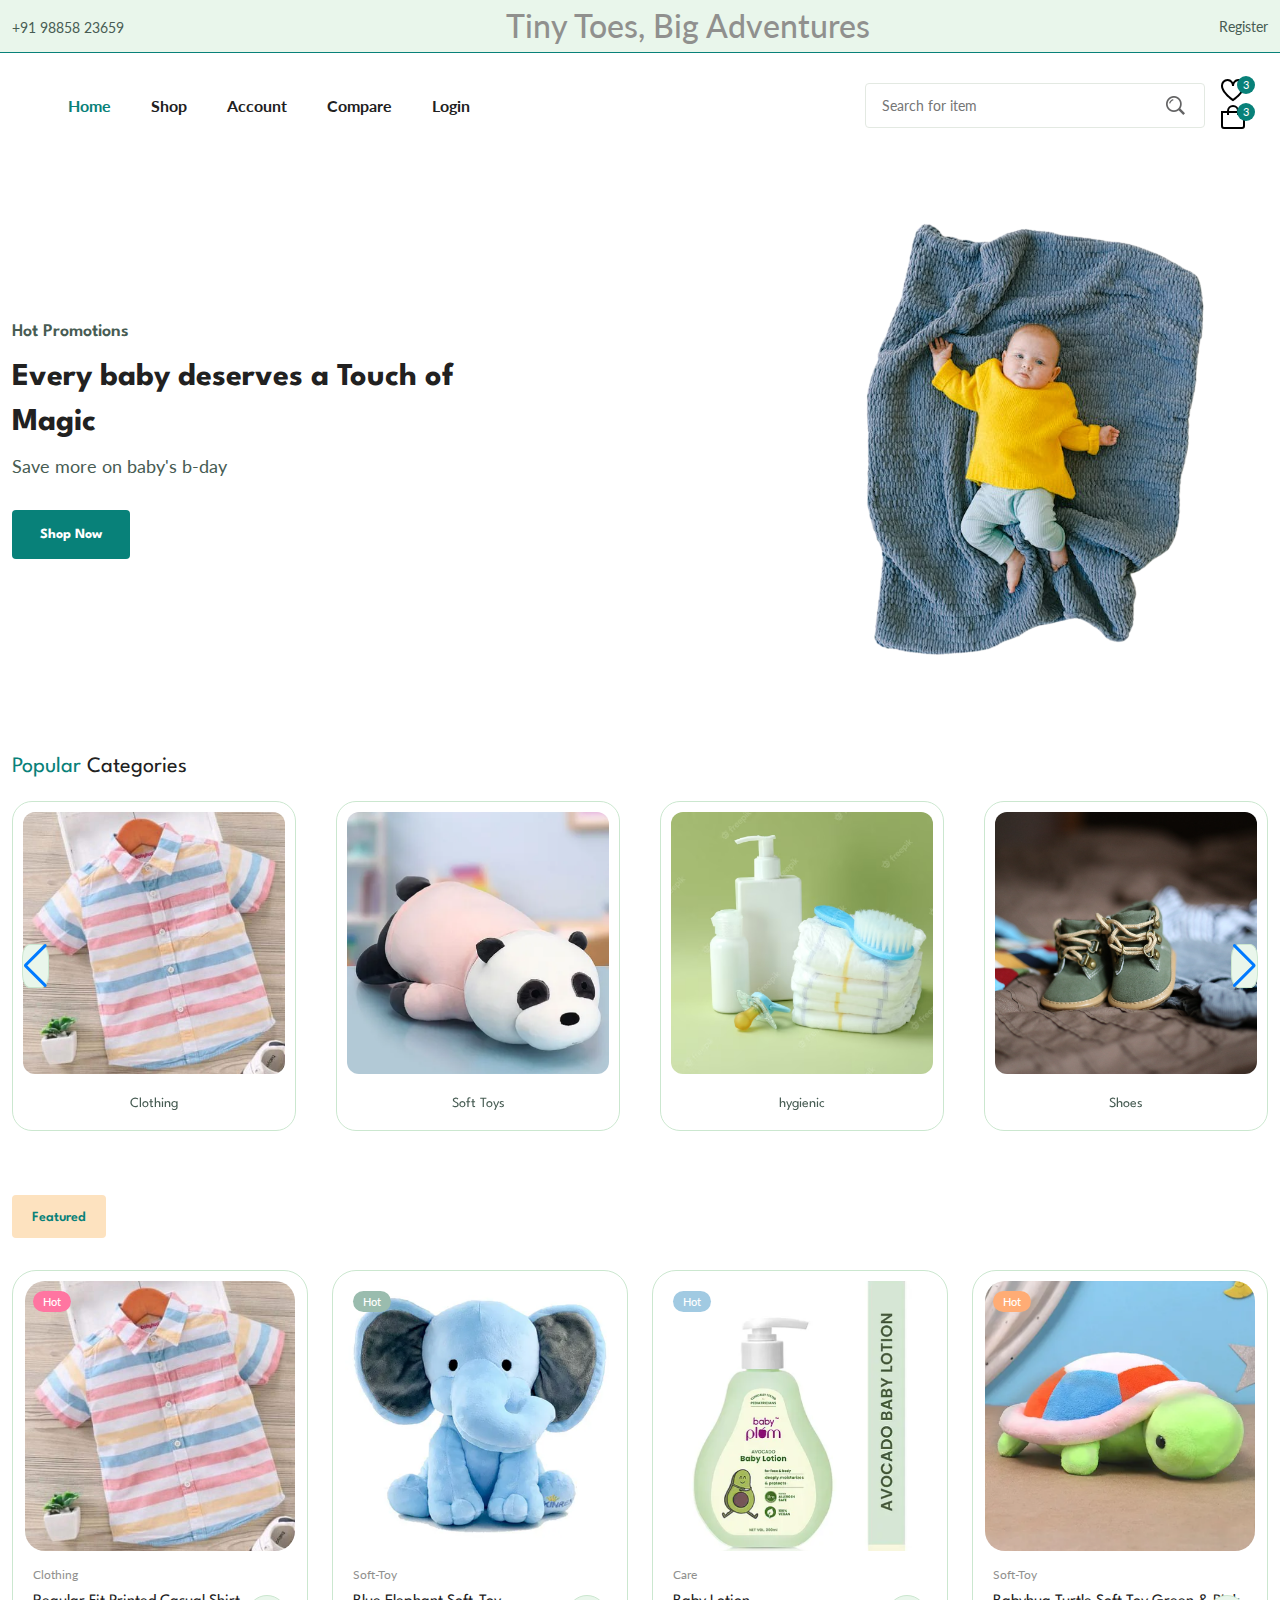
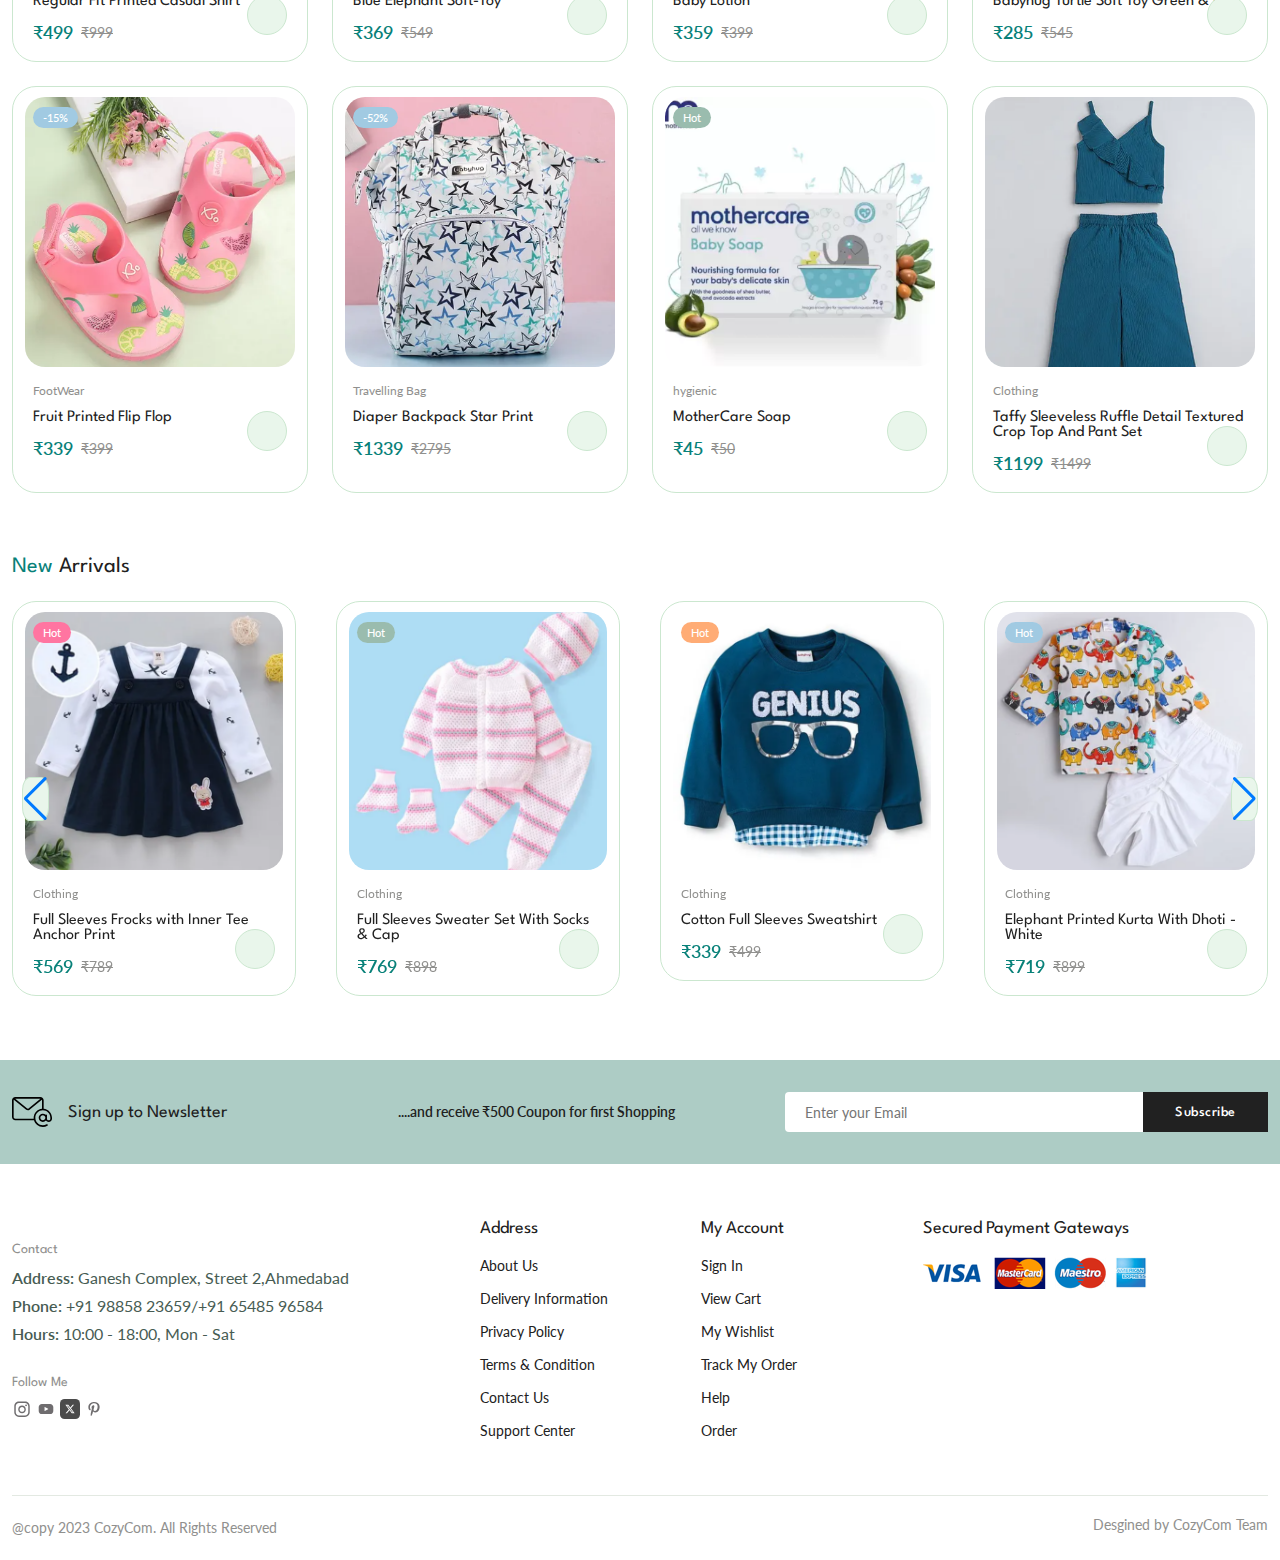
==== index.html @ a5d4d5eb "pages" ====
<!DOCTYPE html>
<html>
    <head>
        <!--CSS-->
        <link rel="stylesheet" href="CSS/style.css"/>

        <!--Swiper CSS-->
        <link
            rel="stylesheet"
            href="https://cdn.jsdelivr.net/npm/swiper@9/swiper-bundle.min.css"/>

        <!---->
        <link rel="stylesheet" 
        href="https://cdn-uicons.flaticon.com/uicons-regular-straight/css/uicons-regular-straight.css"/>

        <title>Cozycom</title>
    </head>
    <body>
        <!--Main JS-->
        <script src="JS/main.js"></script>

        <header class="header">
            <div class="header__top">
                <div class="header__container container">
                    <div class="header__contact">
                        <span>+91 98858 23659</span>

                        <!--<span>Our Location</span>-->
                    </div>
                    <p class="header__alert-news">
                        Tiny Toes, Big Adventures
                    </p>

                    <a href="login-register.html" class="header__top-action">
                        Register
                    </a>
                </div>
            </div>
            <!-- logo-->
            <nav class="nav container">
                <a href="" class="nav__logo">
                    <img src="" alt="" class="nav__log-img">
                </a>

                <!-- All pages-->
                <div class="nav__menu" id="nav-menu">

                    <ul class="nav__list">
                        <li class="nav__items">
                            <a href="index.html" class="nav__link active-link">Home</a>
                        </li>

                        <li class="nav__items">
                            <a href="shop.html" class="nav__link">Shop</a>
                        </li>

                        <li class="nav__items">
                            <a href="accounts.html" class="nav__link">Account</a>
                        </li>

                        <li class="nav__items">
                            <a href="compare.html" class="nav__link">Compare</a>
                        </li>

                        <li class="nav__items">
                            <a href="login.html" class="nav__link">Login</a>
                        </li>
                    </ul>

                    <!--Search Box-->
                    <div class="header__search">
                        <input type="text" class="form__input" placeholder="Search for item"/>

                        <button class="search__btn">
                            <img src="IMG/search.png" alt=""/>
                        </button>
                    </div>
                </div>

                <!--Wishlist-->
                <div class="header__user-actions">
                    <a href="wishlist.html" class="header__action-btn">
                        <img src="IMG/icon-heart.svg" alt="">
                        <span class="count">3</span>
                    </a>

                    <a href="cart.html" class="header__action-btn">
                        <img src="IMG/icon-cart.svg" alt="">
                        <span class="count">3</span>
                    </a>
                </div>
            </nav>
        </header>

        <main class="main">

            <!--Home Section-->
            <section class="home section--lg">
                <div class="home__container container grid">
                    <div class="home__content">
                        <span class="home__subtitle">Hot Promotions</span>
                        <h1 class="home__title">Every baby deserves a Touch of Magic</h1>
                    
                    <p class="home__description">Save more on baby's b-day</p>
                    <a href="shop.html" class="btn">Shop Now</a>
                    </div>

                    <img src="New folder/Coverpage.png" alt="" class="home__img"/>
                </div>
            </section>

            <!--Category Section-->
            <section class="categories container section">
                <h3 class="section__title"><span>Popular</span> Categories</h3>

                <div class="categories__container swiper">
                    <div class="swiper-wrapper">
                        <!--Category 1-->
                        <a href="shop.html" class="category__items swiper-slide">
                            <img src="New folder/Category/category-1.jpg" alt="" class="category__img">

                            <h3 class="category__title">Clothing</h3>
                        </a>

                        <!--Category 2-->
                        <a href="shop.html" class="category__items swiper-slide">
                            <img src="New folder/Category/Category-2.jpg" alt="" class="category__img">

                            <h3 class="category__title">Soft Toys</h3>
                        </a>

                        <!--Category 3-->
                        <a href="shop.html" class="category__items swiper-slide">
                            <img src="New folder/Category/Category-3.jpg" alt="" class="category__img">

                            <h3 class="category__title">hygienic</h3>
                        </a>

                        <!--Category 4-->
                        <a href="shop.html" class="category__items swiper-slide">
                            <img src="New folder/Category/Category-4.png" alt="" class="category__img">

                            <h3 class="category__title">Shoes</h3>
                        </a>

                        <!--Category 5-->
                        <a href="shop.html" class="category__items swiper-slide">
                            <img src="New folder/Category/Category-5.jpg" alt="" class="category__img">

                            <h3 class="category__title">Care</h3>
                        </a>

                        <!--Category 6-->
                        <a href="shop.html" class="category__items swiper-slide">
                            <img src="New folder/Category/Category-6.jpg" alt="" class="category__img">

                            <h3 class="category__title">Travelling Bags</h3>
                        </a>

                        <!--Category 7-->
                        <!--<a href="shop.html" class="category__items swiper-slide">
                            <img src="" alt="" class="category__img">

                            <h3 class="category__title"></h3>
                        </a>

                        Category 8
                        <a href="shop.html" class="category__items swiper-slide">
                            <img src="" alt="" class="category__img">

                            <h3 class="category__title"></h3>
                        </a>-->
                    </div>

                    <div class="swiper-button-next">
                        <!--<i class="fi fi-rs-angle-small-right"></i>-->
                        <i class="fi fi-rs-angle-right"></i>
                    </div>
                    <div class="swiper-button-prev">
                        <!--<i class="fi fi-rs-angle-small-left"></i>-->
                        <i class="fi fi-rs-angle-left"></i>
                    </div>
                </div>
            </section>

            <!--Products Section-->
            <section class="products section container">
                <div class="tab__btns">
                    <span class="tab__btn active-tab" data-target="#featured">Featured</span>
                    <!--<span class="tab__btn" data-target="#popular">Popular</span>
                    <span class="tab__btn" data-target="#new-added">New added</span>-->
                </div>

                <div class="tab__items">
                    <div class="tab__item active-tab" content id="featured">
                        <div class="product__container grid">
                            <!--Product 1-->
                            <div class="product__item">
                                <div class="product__banner">
                                    <a href="details.html" class="product__images">

                                        <!--Product1-->
                                        <img src="New folder/Product/Product-1-1.jpg" alt="" class="product__img default">
                                        <img src="New folder/Product/Product-1-2.jpg" alt="" class="product__img hover">
                                    </a>

                                    <div class="product__actions">
                                        <a href="#" class="action__btn" aria-label="Quick view">
                                            <i class="fi fi-rs-eye"></i>
                                        </a>

                                        <a href="#" class="action__btn" aria-label="Add to Wishlist">
                                            <i class="fi fi-rs-heart"></i>
                                        </a>

                                        <a href="#" class="action__btn" aria-label="Compare">
                                            <i class="fi fi-rs-shuffle"></i>
                                        </a>
                                    </div>

                                    <div class="product__badge light-pink">Hot</div>
                                </div>

                                <div class="product__content">
                                    <span class="product__category">Clothing</span>
                                    <a href="details.html">
                                        <h3 class="product__title">Regular Fit Printed Casual Shirt</h3>
                                    </a>
                                    <div class="product__rating">
                                        <i class="fi fi-rs-star"></i>
                                        <i class="fi fi-rs-star"></i>
                                        <i class="fi fi-rs-star"></i>
                                        <i class="fi fi-rs-star"></i>
                                        <i class="fi fi-rs-star"></i>
                                    </div>
                                    <div class="product__price flex">
                                        <span class="new__price">₹499</span>
                                        <span class="old__price">₹999</span>
                                    </div>

                                    <a href="#" class="action__btn cart__btn" aria-label="Add to Cart">
                                        <i class="fi fi-rs-shopping-bag-add"></i>
                                    </a>
                                </div>
                            </div>

                            <!--Product 2-->
                            <div class="product__item">
                                <div class="product__banner">
                                    <a href="details.html" class="product__images">

                                        <!--Product1-->
                                        <img src="New folder/Product/Product-2-1.jpg" alt="" class="product__img default">
                                        <img src="New folder/Product/Product-2-2.jpg" alt="" class="product__img hover">
                                    </a>

                                    <div class="product__actions">
                                        <a href="#" class="action__btn" aria-label="Quick view">
                                            <i class="fi fi-rs-eye"></i>
                                        </a>

                                        <a href="#" class="action__btn" aria-label="Add to Wishlist">
                                            <i class="fi fi-rs-heart"></i>
                                        </a>

                                        <a href="#" class="action__btn" aria-label="Compare">
                                            <i class="fi fi-rs-shuffle"></i>
                                        </a>
                                    </div>

                                    <div class="product__badge light-green">Hot</div>
                                </div>

                                <div class="product__content">
                                    <span class="product__category">Soft-Toy</span>
                                    <a href="details.html">
                                        <h3 class="product__title"> Blue Elephant Soft-Toy</h3>
                                    </a>
                                    <div class="product__rating">
                                        <i class="fi fi-rs-star"></i>
                                        <i class="fi fi-rs-star"></i>
                                        <i class="fi fi-rs-star"></i>
                                        <i class="fi fi-rs-star"></i>
                                        <i class="fi fi-rs-star"></i>
                                    </div>
                                    <div class="product__price flex">
                                        <span class="new__price">₹369</span>
                                        <span class="old__price">₹549</span>
                                    </div>

                                    <a href="#" class="action__btn cart__btn" aria-label="Add to Cart">
                                        <i class="fi fi-rs-shopping-bag-add"></i>
                                    </a>
                                </div>
                            </div>

                            <!--Product 3-->
                            <div class="product__item">
                                <div class="product__banner">
                                    <a href="details.html" class="product__images">

                                        <!--Product1-->
                                        <img src="New folder/Product/Product-8-1.jpg" alt="" class="product__img default">
                                        <img src="New folder/Product/Product-8-2.jpg" alt="" class="product__img hover">
                                    </a>

                                    <div class="product__actions">
                                        <a href="#" class="action__btn" aria-label="Quick view">
                                            <i class="fi fi-rs-eye"></i>
                                        </a>

                                        <a href="#" class="action__btn" aria-label="Add to Wishlist">
                                            <i class="fi fi-rs-heart"></i>
                                        </a>

                                        <a href="#" class="action__btn" aria-label="Compare">
                                            <i class="fi fi-rs-shuffle"></i>
                                        </a>
                                    </div>

                                    <div class="product__badge light-blue">Hot</div>
                                </div>

                                <div class="product__content">
                                    <span class="product__category">Care</span>
                                    <a href="details.html">
                                        <h3 class="product__title">Baby Lotion</h3>
                                    </a>
                                    <div class="product__rating">
                                        <i class="fi fi-rs-star"></i>
                                        <i class="fi fi-rs-star"></i>
                                        <i class="fi fi-rs-star"></i>
                                        <i class="fi fi-rs-star"></i>
                                        <i class="fi fi-rs-star"></i>
                                    </div>
                                    <div class="product__price flex">
                                        <span class="new__price">₹359</span>
                                        <span class="old__price">₹399</span>
                                    </div>

                                    <a href="#" class="action__btn cart__btn" aria-label="Add to Cart">
                                        <i class="fi fi-rs-shopping-bag-add"></i>
                                    </a>
                                </div>
                            </div>

                            <!--Product 4-->
                            <div class="product__item">
                                <div class="product__banner">
                                    <a href="details.html" class="product__images">

                                        <!--Product1-->
                                        <img src="New folder/Product/Product-4-1.jpg" alt="" class="product__img default">
                                        <img src="New folder/Product/Product-4-2.jpg" alt="" class="product__img hover">
                                    </a>

                                    <div class="product__actions">
                                        <a href="#" class="action__btn" aria-label="Quick view">
                                            <i class="fi fi-rs-eye"></i>
                                        </a>

                                        <a href="#" class="action__btn" aria-label="Add to Wishlist">
                                            <i class="fi fi-rs-heart"></i>
                                        </a>

                                        <a href="#" class="action__btn" aria-label="Compare">
                                            <i class="fi fi-rs-shuffle"></i>
                                        </a>
                                    </div>

                                    <div class="product__badge light-orange">Hot</div>
                                </div>

                                <div class="product__content">
                                    <span class="product__category">Soft-Toy</span>
                                    <a href="details.html">
                                        <h3 class="product__title">Babyhug Turtle Soft Toy Green & Pink </h3>
                                    </a>
                                    <div class="product__rating">
                                        <i class="fi fi-rs-star"></i>
                                        <i class="fi fi-rs-star"></i>
                                        <i class="fi fi-rs-star"></i>
                                        <i class="fi fi-rs-star"></i>
                                        <i class="fi fi-rs-star"></i>
                                    </div>
                                    <div class="product__price flex">
                                        <span class="new__price">₹285</span>
                                        <span class="old__price">₹545</span>
                                    </div>

                                    <a href="#" class="action__btn cart__btn" aria-label="Add to Cart">
                                        <i class="fi fi-rs-shopping-bag-add"></i>
                                    </a>
                                </div>
                            </div>

                            <!--Product 5-->
                            <div class="product__item">
                                <div class="product__banner">
                                    <a href="details.html" class="product__images">

                                        <!--Product1-->
                                        <img src="New folder/Product/Product-9-1.jpg" alt="" class="product__img default">
                                        <img src="New folder/Product/Product-9-2.jpg" alt="" class="product__img hover">
                                    </a>

                                    <div class="product__actions">
                                        <a href="#" class="action__btn" aria-label="Quick view">
                                            <i class="fi fi-rs-eye"></i>
                                        </a>

                                        <a href="#" class="action__btn" aria-label="Add to Wishlist">
                                            <i class="fi fi-rs-heart"></i>
                                        </a>

                                        <a href="#" class="action__btn" aria-label="Compare">
                                            <i class="fi fi-rs-shuffle"></i>
                                        </a>
                                    </div>

                                    <div class="product__badge light-blue">-15%</div>
                                </div>

                                <div class="product__content">
                                    <span class="product__category">FootWear</span>
                                    <a href="details.html">
                                        <h3 class="product__title">Fruit Printed Flip Flop</h3>
                                    </a>
                                    <div class="product__rating">
                                        <i class="fi fi-rs-star"></i>
                                        <i class="fi fi-rs-star"></i>
                                        <i class="fi fi-rs-star"></i>
                                        <i class="fi fi-rs-star"></i>
                                        <i class="fi fi-rs-star"></i>
                                    </div>
                                    <div class="product__price flex">
                                        <span class="new__price">₹339</span>
                                        <span class="old__price">₹399</span>
                                    </div>

                                    <a href="#" class="action__btn cart__btn" aria-label="Add to Cart">
                                        <i class="fi fi-rs-shopping-bag-add"></i>
                                    </a>
                                </div>
                            </div>

                            <!--Product 6-->
                            <div class="product__item">
                                <div class="product__banner">
                                    <a href="details.html" class="product__images">

                                        <!--Product1-->
                                        <img src="New folder/Product/Product-11-1.jpg" alt="" class="product__img default">
                                        <img src="New folder/Product/Product-11-2.jpg" alt="" class="product__img hover">
                                    </a>

                                    <div class="product__actions">
                                        <a href="#" class="action__btn" aria-label="Quick view">
                                            <i class="fi fi-rs-eye"></i>
                                        </a>

                                        <a href="#" class="action__btn" aria-label="Add to Wishlist">
                                            <i class="fi fi-rs-heart"></i>
                                        </a>

                                        <a href="#" class="action__btn" aria-label="Compare">
                                            <i class="fi fi-rs-shuffle"></i>
                                        </a>
                                    </div>

                                    <div class="product__badge light-blue">-52%</div>
                                </div>

                                <div class="product__content">
                                    <span class="product__category">Travelling Bag</span>
                                    <a href="details.html">
                                        <h3 class="product__title">Diaper Backpack Star Print</h3>
                                    </a>
                                    <div class="product__rating">
                                        <i class="fi fi-rs-star"></i>
                                        <i class="fi fi-rs-star"></i>
                                        <i class="fi fi-rs-star"></i>
                                        <i class="fi fi-rs-star"></i>
                                        <i class="fi fi-rs-star"></i>
                                    </div>
                                    <div class="product__price flex">
                                        <span class="new__price">₹1339</span>
                                        <span class="old__price">₹2795</span>
                                    </div>

                                    <a href="#" class="action__btn cart__btn" aria-label="Add to Cart">
                                        <i class="fi fi-rs-shopping-bag-add"></i>
                                    </a>
                                </div>
                            </div>

                            <!--Product 7-->
                            <div class="product__item">
                                <div class="product__banner">
                                    <a href="details.html" class="product__images">

                                        <!--Product1-->
                                        <img src="New folder/Product/Product-14-1.jpg" alt="" class="product__img default">
                                        <img src="New folder/Product/Product-14-1.jpg" alt="" class="product__img hover">
                                    </a>

                                    <div class="product__actions">
                                        <a href="#" class="action__btn" aria-label="Quick view">
                                            <i class="fi fi-rs-eye"></i>
                                        </a>

                                        <a href="#" class="action__btn" aria-label="Add to Wishlist">
                                            <i class="fi fi-rs-heart"></i>
                                        </a>

                                        <a href="#" class="action__btn" aria-label="Compare">
                                            <i class="fi fi-rs-shuffle"></i>
                                        </a>
                                    </div>

                                    <div class="product__badge light-green">Hot</div>
                                </div>

                                <div class="product__content">
                                    <span class="product__category">hygienic</span>
                                    <a href="details.html">
                                        <h3 class="product__title">MotherCare Soap</h3>
                                    </a>
                                    <div class="product__rating">
                                        <i class="fi fi-rs-star"></i>
                                        <i class="fi fi-rs-star"></i>
                                        <i class="fi fi-rs-star"></i>
                                        <i class="fi fi-rs-star"></i>
                                        <i class="fi fi-rs-star"></i>
                                    </div>
                                    <div class="product__price flex">
                                        <span class="new__price">₹45</span>
                                        <span class="old__price">₹50</span>
                                    </div>

                                    <a href="#" class="action__btn cart__btn" aria-label="Add to Cart">
                                        <i class="fi fi-rs-shopping-bag-add"></i>
                                    </a>
                                </div>
                            </div>

                            <!--Product 8-->
                            <div class="product__item">
                                <div class="product__banner">
                                    <a href="details.html" class="product__images">

                                        <!--Product1-->
                                        <img src="New folder/Product/Product-18-1.jpg" class="product__img default">
                                        <img src="New folder/Product/Product-18-2.jpg" class="product__img hover">
                                    </a>

                                    <div class="product__actions">
                                        <a href="#" class="action__btn" aria-label="Quick view">
                                            <i class="fi fi-rs-eye"></i>
                                        </a>

                                        <a href="#" class="action__btn" aria-label="Add to Wishlist">
                                            <i class="fi fi-rs-heart"></i>
                                        </a>

                                        <a href="#" class="action__btn" aria-label="Compare">
                                            <i class="fi fi-rs-shuffle"></i>
                                        </a>
                                    </div>

                                    <!--<div class="product__badge light-blue">-32%</div>-->
                                </div>

                                <div class="product__content">
                                    <span class="product__category">Clothing</span>
                                    <a href="details.html">
                                        <h3 class="product__title">Taffy Sleeveless Ruffle Detail Textured Crop Top And Pant Set </h3>
                                    </a>
                                    <div class="product__rating">
                                        <i class="fi fi-rs-star"></i>
                                        <i class="fi fi-rs-star"></i>
                                        <i class="fi fi-rs-star"></i>
                                        <i class="fi fi-rs-star"></i>
                                        <i class="fi fi-rs-star"></i>
                                    </div>
                                    <div class="product__price flex">
                                        <span class="new__price">₹1199</span>
                                        <span class="old__price">₹1499</span>
                                    </div>

                                    <a href="#" class="action__btn cart__btn" aria-label="Add to Cart">
                                        <i class="fi fi-rs-shopping-bag-add"></i>
                                    </a>
                                </div>
                            </div>
                        </div>
                    </div>

                    <div class="tab__item" content id="popular">
                        <div class="product__container grid">
                            <!--Product 1-->
                            <div class="product__item">
                                <div class="product__banner">
                                    <a href="details.html" class="product__images">

                                        <!--Product1-->
                                        <img src="IMG/product-10-1.jpg" alt="" class="product__img default">
                                        <img src="IMG/product-10-2.jpg" alt="" class="product__img hover">
                                    </a>

                                    <div class="product__actions">
                                        <a href="#" class="action__btn" aria-label="Quick view">
                                            <i class="fi fi-rs-eye"></i>
                                        </a>

                                        <a href="#" class="action__btn" aria-label="Add to Wishlist">
                                            <i class="fi fi-rs-heart"></i>
                                        </a>

                                        <a href="#" class="action__btn" aria-label="Compare">
                                            <i class="fi fi-rs-shuffle"></i>
                                        </a>
                                    </div>

                                    <div class="product__badge light-pink">Hot</div>
                                </div>

                                <div class="product__content">
                                    <span class="product__category">Clothing</span>
                                    <a href="details.html">
                                        <h3 class="product__title">Colorful Shirt</h3>
                                    </a>
                                    <div class="product__rating">
                                        <i class="fi fi-rs-star"></i>
                                        <i class="fi fi-rs-star"></i>
                                        <i class="fi fi-rs-star"></i>
                                        <i class="fi fi-rs-star"></i>
                                        <i class="fi fi-rs-star"></i>
                                    </div>
                                    <div class="product__price flex">
                                        <span class="new__price">₹999</span>
                                        <span class="old__price">₹1499</span>
                                    </div>

                                    <a href="#" class="action__btn cart__btn" aria-label="Add to Cart">
                                        <i class="fi fi-rs-shopping-bag-add"></i>
                                    </a>
                                </div>
                            </div>

                            <!--Product 2-->
                            <div class="product__item">
                                <div class="product__banner">
                                    <a href="details.html" class="product__images">

                                        <!--Product1-->
                                        <img src="IMG/product-2-1.jpg" alt="" class="product__img default">
                                        <img src="IMG/product-2-2.jpg" alt="" class="product__img hover">
                                    </a>

                                    <div class="product__actions">
                                        <a href="#" class="action__btn" aria-label="Quick view">
                                            <i class="fi fi-rs-eye"></i>
                                        </a>

                                        <a href="#" class="action__btn" aria-label="Add to Wishlist">
                                            <i class="fi fi-rs-heart"></i>
                                        </a>

                                        <a href="#" class="action__btn" aria-label="Compare">
                                            <i class="fi fi-rs-shuffle"></i>
                                        </a>
                                    </div>

                                    <div class="product__badge light-green">Hot</div>
                                </div>

                                <div class="product__content">
                                    <span class="product__category">Clothing</span>
                                    <a href="details.html">
                                        <h3 class="product__title">Colorful Shirt</h3>
                                    </a>
                                    <div class="product__rating">
                                        <i class="fi fi-rs-star"></i>
                                        <i class="fi fi-rs-star"></i>
                                        <i class="fi fi-rs-star"></i>
                                        <i class="fi fi-rs-star"></i>
                                        <i class="fi fi-rs-star"></i>
                                    </div>
                                    <div class="product__price flex">
                                        <span class="new__price">₹999</span>
                                        <span class="old__price">₹1499</span>
                                    </div>

                                    <a href="#" class="action__btn cart__btn" aria-label="Add to Cart">
                                        <i class="fi fi-rs-shopping-bag-add"></i>
                                    </a>
                                </div>
                            </div>

                            <!--Product 3-->
                            <div class="product__item">
                                <div class="product__banner">
                                    <a href="details.html" class="product__images">

                                        <!--Product1-->
                                        <img src="IMG/product-3-1.jpg" alt="" class="product__img default">
                                        <img src="IMG/product-3-2.jpg" alt="" class="product__img hover">
                                    </a>

                                    <div class="product__actions">
                                        <a href="#" class="action__btn" aria-label="Quick view">
                                            <i class="fi fi-rs-eye"></i>
                                        </a>

                                        <a href="#" class="action__btn" aria-label="Add to Wishlist">
                                            <i class="fi fi-rs-heart"></i>
                                        </a>

                                        <a href="#" class="action__btn" aria-label="Compare">
                                            <i class="fi fi-rs-shuffle"></i>
                                        </a>
                                    </div>

                                    <div class="product__badge light-orange">Hot</div>
                                </div>

                                <div class="product__content">
                                    <span class="product__category">Clothing</span>
                                    <a href="details.html">
                                        <h3 class="product__title">Colorful Shirt</h3>
                                    </a>
                                    <div class="product__rating">
                                        <i class="fi fi-rs-star"></i>
                                        <i class="fi fi-rs-star"></i>
                                        <i class="fi fi-rs-star"></i>
                                        <i class="fi fi-rs-star"></i>
                                        <i class="fi fi-rs-star"></i>
                                    </div>
                                    <div class="product__price flex">
                                        <span class="new__price">₹999</span>
                                        <span class="old__price">₹1499</span>
                                    </div>

                                    <a href="#" class="action__btn cart__btn" aria-label="Add to Cart">
                                        <i class="fi fi-rs-shopping-bag-add"></i>
                                    </a>
                                </div>
                            </div>

                            <!--Product 4-->
                            <div class="product__item">
                                <div class="product__banner">
                                    <a href="details.html" class="product__images">

                                        <!--Product1-->
                                        <img src="IMG/product-4-1.jpg" alt="" class="product__img default">
                                        <img src="IMG/product-4-2.jpg" alt="" class="product__img hover">
                                    </a>

                                    <div class="product__actions">
                                        <a href="#" class="action__btn" aria-label="Quick view">
                                            <i class="fi fi-rs-eye"></i>
                                        </a>

                                        <a href="#" class="action__btn" aria-label="Add to Wishlist">
                                            <i class="fi fi-rs-heart"></i>
                                        </a>

                                        <a href="#" class="action__btn" aria-label="Compare">
                                            <i class="fi fi-rs-shuffle"></i>
                                        </a>
                                    </div>

                                    <div class="product__badge light-blue">Hot</div>
                                </div>

                                <div class="product__content">
                                    <span class="product__category">Clothing</span>
                                    <a href="details.html">
                                        <h3 class="product__title">Colorful Shirt</h3>
                                    </a>
                                    <div class="product__rating">
                                        <i class="fi fi-rs-star"></i>
                                        <i class="fi fi-rs-star"></i>
                                        <i class="fi fi-rs-star"></i>
                                        <i class="fi fi-rs-star"></i>
                                        <i class="fi fi-rs-star"></i>
                                    </div>
                                    <div class="product__price flex">
                                        <span class="new__price">₹999</span>
                                        <span class="old__price">₹1499</span>
                                    </div>

                                    <a href="#" class="action__btn cart__btn" aria-label="Add to Cart">
                                        <i class="fi fi-rs-shopping-bag-add"></i>
                                    </a>
                                </div>
                            </div>

                            <!--Product 5-->
                            <div class="product__item">
                                <div class="product__banner">
                                    <a href="details.html" class="product__images">

                                        <!--Product1-->
                                        <img src="IMG/product-5-1.jpg" alt="" class="product__img default">
                                        <img src="IMG/product-5-2.jpg" alt="" class="product__img hover">
                                    </a>

                                    <div class="product__actions">
                                        <a href="#" class="action__btn" aria-label="Quick view">
                                            <i class="fi fi-rs-eye"></i>
                                        </a>

                                        <a href="#" class="action__btn" aria-label="Add to Wishlist">
                                            <i class="fi fi-rs-heart"></i>
                                        </a>

                                        <a href="#" class="action__btn" aria-label="Compare">
                                            <i class="fi fi-rs-shuffle"></i>
                                        </a>
                                    </div>

                                    <div class="product__badge light-blue">-30%</div>
                                </div>

                                <div class="product__content">
                                    <span class="product__category">Clothing</span>
                                    <a href="details.html">
                                        <h3 class="product__title">Colorful Shirt</h3>
                                    </a>
                                    <div class="product__rating">
                                        <i class="fi fi-rs-star"></i>
                                        <i class="fi fi-rs-star"></i>
                                        <i class="fi fi-rs-star"></i>
                                        <i class="fi fi-rs-star"></i>
                                        <i class="fi fi-rs-star"></i>
                                    </div>
                                    <div class="product__price flex">
                                        <span class="new__price">₹999</span>
                                        <span class="old__price">₹1499</span>
                                    </div>

                                    <a href="#" class="action__btn cart__btn" aria-label="Add to Cart">
                                        <i class="fi fi-rs-shopping-bag-add"></i>
                                    </a>
                                </div>
                            </div>

                            <!--Product 6-->
                            <div class="product__item">
                                <div class="product__banner">
                                    <a href="details.html" class="product__images">

                                        <!--Product1-->
                                        <img src="IMG/product-6-1.jpg" alt="" class="product__img default">
                                        <img src="IMG/product-6-2.jpg" alt="" class="product__img hover">
                                    </a>

                                    <div class="product__actions">
                                        <a href="#" class="action__btn" aria-label="Quick view">
                                            <i class="fi fi-rs-eye"></i>
                                        </a>

                                        <a href="#" class="action__btn" aria-label="Add to Wishlist">
                                            <i class="fi fi-rs-heart"></i>
                                        </a>

                                        <a href="#" class="action__btn" aria-label="Compare">
                                            <i class="fi fi-rs-shuffle"></i>
                                        </a>
                                    </div>

                                    <div class="product__badge light-blue">-32%</div>
                                </div>

                                <div class="product__content">
                                    <span class="product__category">Clothing</span>
                                    <a href="details.html">
                                        <h3 class="product__title">Colorful Shirt</h3>
                                    </a>
                                    <div class="product__rating">
                                        <i class="fi fi-rs-star"></i>
                                        <i class="fi fi-rs-star"></i>
                                        <i class="fi fi-rs-star"></i>
                                        <i class="fi fi-rs-star"></i>
                                        <i class="fi fi-rs-star"></i>
                                    </div>
                                    <div class="product__price flex">
                                        <span class="new__price">₹999</span>
                                        <span class="old__price">₹1499</span>
                                    </div>

                                    <a href="#" class="action__btn cart__btn" aria-label="Add to Cart">
                                        <i class="fi fi-rs-shopping-bag-add"></i>
                                    </a>
                                </div>
                            </div>

                            <!--Product 7-->
                            <div class="product__item">
                                <div class="product__banner">
                                    <a href="details.html" class="product__images">

                                        <!--Product1-->
                                        <img src="IMG/product-7-1.jpg" alt="" class="product__img default">
                                        <img src="IMG/product-7-2.jpg" alt="" class="product__img hover">
                                    </a>

                                    <div class="product__actions">
                                        <a href="#" class="action__btn" aria-label="Quick view">
                                            <i class="fi fi-rs-eye"></i>
                                        </a>

                                        <a href="#" class="action__btn" aria-label="Add to Wishlist">
                                            <i class="fi fi-rs-heart"></i>
                                        </a>

                                        <a href="#" class="action__btn" aria-label="Compare">
                                            <i class="fi fi-rs-shuffle"></i>
                                        </a>
                                    </div>

                                    <div class="product__badge light-green">Hot</div>
                                </div>

                                <div class="product__content">
                                    <span class="product__category">Clothing</span>
                                    <a href="details.html">
                                        <h3 class="product__title">Colorful Shirt</h3>
                                    </a>
                                    <div class="product__rating">
                                        <i class="fi fi-rs-star"></i>
                                        <i class="fi fi-rs-star"></i>
                                        <i class="fi fi-rs-star"></i>
                                        <i class="fi fi-rs-star"></i>
                                        <i class="fi fi-rs-star"></i>
                                    </div>
                                    <div class="product__price flex">
                                        <span class="new__price">₹999</span>
                                        <span class="old__price">₹1499</span>
                                    </div>

                                    <a href="#" class="action__btn cart__btn" aria-label="Add to Cart">
                                        <i class="fi fi-rs-shopping-bag-add"></i>
                                    </a>
                                </div>
                            </div>

                            <!--Product 8-->
                            <div class="product__item">
                                <div class="product__banner">
                                    <a href="details.html" class="product__images">

                                        <!--Product1-->
                                        <img src="IMG/product-8-1.jpg" class="product__img default">
                                        <img src="IMG/product-8-2.jpg" class="product__img hover">
                                    </a>

                                    <div class="product__actions">
                                        <a href="#" class="action__btn" aria-label="Quick view">
                                            <i class="fi fi-rs-eye"></i>
                                        </a>

                                        <a href="#" class="action__btn" aria-label="Add to Wishlist">
                                            <i class="fi fi-rs-heart"></i>
                                        </a>

                                        <a href="#" class="action__btn" aria-label="Compare">
                                            <i class="fi fi-rs-shuffle"></i>
                                        </a>
                                    </div>

                                    <!--<div class="product__badge light-blue">-32%</div>-->
                                </div>

                                <div class="product__content">
                                    <span class="product__category">Clothing</span>
                                    <a href="details.html">
                                        <h3 class="product__title">Colorful Shirt</h3>
                                    </a>
                                    <div class="product__rating">
                                        <i class="fi fi-rs-star"></i>
                                        <i class="fi fi-rs-star"></i>
                                        <i class="fi fi-rs-star"></i>
                                        <i class="fi fi-rs-star"></i>
                                        <i class="fi fi-rs-star"></i>
                                    </div>
                                    <div class="product__price flex">
                                        <span class="new__price">₹999</span>
                                        <span class="old__price">₹1499</span>
                                    </div>

                                    <a href="#" class="action__btn cart__btn" aria-label="Add to Cart">
                                        <i class="fi fi-rs-shopping-bag-add"></i>
                                    </a>
                                </div>
                            </div>
                        </div>
                    </div>
                    
                    <div class="tab__item" content id="new-added">
                        <div class="product__container grid">
                            <!--Product 1-->
                            <div class="product__item">
                                <div class="product__banner">
                                    <a href="details.html" class="product__images">

                                        <!--Product1-->
                                        <img src="IMG/product-1-1.jpg" alt="" class="product__img default">
                                        <img src="IMG/product-1-2.jpg" alt="" class="product__img hover">
                                    </a>

                                    <div class="product__actions">
                                        <a href="#" class="action__btn" aria-label="Quick view">
                                            <i class="fi fi-rs-eye"></i>
                                        </a>

                                        <a href="#" class="action__btn" aria-label="Add to Wishlist">
                                            <i class="fi fi-rs-heart"></i>
                                        </a>

                                        <a href="#" class="action__btn" aria-label="Compare">
                                            <i class="fi fi-rs-shuffle"></i>
                                        </a>
                                    </div>

                                    <div class="product__badge light-pink">Hot</div>
                                </div>

                                <div class="product__content">
                                    <span class="product__category">Clothing</span>
                                    <a href="details.html">
                                        <h3 class="product__title">Colorful Shirt</h3>
                                    </a>
                                    <div class="product__rating">
                                        <i class="fi fi-rs-star"></i>
                                        <i class="fi fi-rs-star"></i>
                                        <i class="fi fi-rs-star"></i>
                                        <i class="fi fi-rs-star"></i>
                                        <i class="fi fi-rs-star"></i>
                                    </div>
                                    <div class="product__price flex">
                                        <span class="new__price">₹999</span>
                                        <span class="old__price">₹1499</span>
                                    </div>

                                    <a href="#" class="action__btn cart__btn" aria-label="Add to Cart">
                                        <i class="fi fi-rs-shopping-bag-add"></i>
                                    </a>
                                </div>
                            </div>

                            <!--Product 2-->
                            <div class="product__item">
                                <div class="product__banner">
                                    <a href="details.html" class="product__images">

                                        <!--Product1-->
                                        <img src="IMG/product-2-1.jpg" alt="" class="product__img default">
                                        <img src="IMG/product-2-2.jpg" alt="" class="product__img hover">
                                    </a>

                                    <div class="product__actions">
                                        <a href="#" class="action__btn" aria-label="Quick view">
                                            <i class="fi fi-rs-eye"></i>
                                        </a>

                                        <a href="#" class="action__btn" aria-label="Add to Wishlist">
                                            <i class="fi fi-rs-heart"></i>
                                        </a>

                                        <a href="#" class="action__btn" aria-label="Compare">
                                            <i class="fi fi-rs-shuffle"></i>
                                        </a>
                                    </div>

                                    <div class="product__badge light-green">Hot</div>
                                </div>

                                <div class="product__content">
                                    <span class="product__category">Clothing</span>
                                    <a href="details.html">
                                        <h3 class="product__title">Colorful Shirt</h3>
                                    </a>
                                    <div class="product__rating">
                                        <i class="fi fi-rs-star"></i>
                                        <i class="fi fi-rs-star"></i>
                                        <i class="fi fi-rs-star"></i>
                                        <i class="fi fi-rs-star"></i>
                                        <i class="fi fi-rs-star"></i>
                                    </div>
                                    <div class="product__price flex">
                                        <span class="new__price">₹999</span>
                                        <span class="old__price">₹1499</span>
                                    </div>

                                    <a href="#" class="action__btn cart__btn" aria-label="Add to Cart">
                                        <i class="fi fi-rs-shopping-bag-add"></i>
                                    </a>
                                </div>
                            </div>

                            <!--Product 3-->
                            <div class="product__item">
                                <div class="product__banner">
                                    <a href="details.html" class="product__images">

                                        <!--Product1-->
                                        <img src="IMG/product-3-1.jpg" alt="" class="product__img default">
                                        <img src="IMG/product-3-2.jpg" alt="" class="product__img hover">
                                    </a>

                                    <div class="product__actions">
                                        <a href="#" class="action__btn" aria-label="Quick view">
                                            <i class="fi fi-rs-eye"></i>
                                        </a>

                                        <a href="#" class="action__btn" aria-label="Add to Wishlist">
                                            <i class="fi fi-rs-heart"></i>
                                        </a>

                                        <a href="#" class="action__btn" aria-label="Compare">
                                            <i class="fi fi-rs-shuffle"></i>
                                        </a>
                                    </div>

                                    <div class="product__badge light-orange">Hot</div>
                                </div>

                                <div class="product__content">
                                    <span class="product__category">Clothing</span>
                                    <a href="details.html">
                                        <h3 class="product__title">Colorful Shirt</h3>
                                    </a>
                                    <div class="product__rating">
                                        <i class="fi fi-rs-star"></i>
                                        <i class="fi fi-rs-star"></i>
                                        <i class="fi fi-rs-star"></i>
                                        <i class="fi fi-rs-star"></i>
                                        <i class="fi fi-rs-star"></i>
                                    </div>
                                    <div class="product__price flex">
                                        <span class="new__price">₹999</span>
                                        <span class="old__price">₹1499</span>
                                    </div>

                                    <a href="#" class="action__btn cart__btn" aria-label="Add to Cart">
                                        <i class="fi fi-rs-shopping-bag-add"></i>
                                    </a>
                                </div>
                            </div>

                            <!--Product 4-->
                            <div class="product__item">
                                <div class="product__banner">
                                    <a href="details.html" class="product__images">

                                        <!--Product1-->
                                        <img src="IMG/product-4-1.jpg" alt="" class="product__img default">
                                        <img src="IMG/product-4-2.jpg" alt="" class="product__img hover">
                                    </a>

                                    <div class="product__actions">
                                        <a href="#" class="action__btn" aria-label="Quick view">
                                            <i class="fi fi-rs-eye"></i>
                                        </a>

                                        <a href="#" class="action__btn" aria-label="Add to Wishlist">
                                            <i class="fi fi-rs-heart"></i>
                                        </a>

                                        <a href="#" class="action__btn" aria-label="Compare">
                                            <i class="fi fi-rs-shuffle"></i>
                                        </a>
                                    </div>

                                    <div class="product__badge light-blue">Hot</div>
                                </div>

                                <div class="product__content">
                                    <span class="product__category">Clothing</span>
                                    <a href="details.html">
                                        <h3 class="product__title">Colorful Shirt</h3>
                                    </a>
                                    <div class="product__rating">
                                        <i class="fi fi-rs-star"></i>
                                        <i class="fi fi-rs-star"></i>
                                        <i class="fi fi-rs-star"></i>
                                        <i class="fi fi-rs-star"></i>
                                        <i class="fi fi-rs-star"></i>
                                    </div>
                                    <div class="product__price flex">
                                        <span class="new__price">₹999</span>
                                        <span class="old__price">₹1499</span>
                                    </div>

                                    <a href="#" class="action__btn cart__btn" aria-label="Add to Cart">
                                        <i class="fi fi-rs-shopping-bag-add"></i>
                                    </a>
                                </div>
                            </div>

                            <!--Product 5-->
                            <div class="product__item">
                                <div class="product__banner">
                                    <a href="details.html" class="product__images">

                                        <!--Product1-->
                                        <img src="IMG/product-5-1.jpg" alt="" class="product__img default">
                                        <img src="IMG/product-5-2.jpg" alt="" class="product__img hover">
                                    </a>

                                    <div class="product__actions">
                                        <a href="#" class="action__btn" aria-label="Quick view">
                                            <i class="fi fi-rs-eye"></i>
                                        </a>

                                        <a href="#" class="action__btn" aria-label="Add to Wishlist">
                                            <i class="fi fi-rs-heart"></i>
                                        </a>

                                        <a href="#" class="action__btn" aria-label="Compare">
                                            <i class="fi fi-rs-shuffle"></i>
                                        </a>
                                    </div>

                                    <div class="product__badge light-blue">-30%</div>
                                </div>

                                <div class="product__content">
                                    <span class="product__category">Clothing</span>
                                    <a href="details.html">
                                        <h3 class="product__title">Colorful Shirt</h3>
                                    </a>
                                    <div class="product__rating">
                                        <i class="fi fi-rs-star"></i>
                                        <i class="fi fi-rs-star"></i>
                                        <i class="fi fi-rs-star"></i>
                                        <i class="fi fi-rs-star"></i>
                                        <i class="fi fi-rs-star"></i>
                                    </div>
                                    <div class="product__price flex">
                                        <span class="new__price">₹999</span>
                                        <span class="old__price">₹1499</span>
                                    </div>

                                    <a href="#" class="action__btn cart__btn" aria-label="Add to Cart">
                                        <i class="fi fi-rs-shopping-bag-add"></i>
                                    </a>
                                </div>
                            </div>

                            <!--Product 6-->
                            <div class="product__item">
                                <div class="product__banner">
                                    <a href="details.html" class="product__images">

                                        <!--Product1-->
                                        <img src="IMG/product-6-1.jpg" alt="" class="product__img default">
                                        <img src="IMG/product-6-2.jpg" alt="" class="product__img hover">
                                    </a>

                                    <div class="product__actions">
                                        <a href="#" class="action__btn" aria-label="Quick view">
                                            <i class="fi fi-rs-eye"></i>
                                        </a>

                                        <a href="#" class="action__btn" aria-label="Add to Wishlist">
                                            <i class="fi fi-rs-heart"></i>
                                        </a>

                                        <a href="#" class="action__btn" aria-label="Compare">
                                            <i class="fi fi-rs-shuffle"></i>
                                        </a>
                                    </div>

                                    <div class="product__badge light-blue">-32%</div>
                                </div>

                                <div class="product__content">
                                    <span class="product__category">Clothing</span>
                                    <a href="details.html">
                                        <h3 class="product__title">Colorful Shirt</h3>
                                    </a>
                                    <div class="product__rating">
                                        <i class="fi fi-rs-star"></i>
                                        <i class="fi fi-rs-star"></i>
                                        <i class="fi fi-rs-star"></i>
                                        <i class="fi fi-rs-star"></i>
                                        <i class="fi fi-rs-star"></i>
                                    </div>
                                    <div class="product__price flex">
                                        <span class="new__price">₹999</span>
                                        <span class="old__price">₹1499</span>
                                    </div>

                                    <a href="#" class="action__btn cart__btn" aria-label="Add to Cart">
                                        <i class="fi fi-rs-shopping-bag-add"></i>
                                    </a>
                                </div>
                            </div>

                            <!--Product 7-->
                            <div class="product__item">
                                <div class="product__banner">
                                    <a href="details.html" class="product__images">

                                        <!--Product1-->
                                        <img src="IMG/product-7-1.jpg" alt="" class="product__img default">
                                        <img src="IMG/product-7-2.jpg" alt="" class="product__img hover">
                                    </a>

                                    <div class="product__actions">
                                        <a href="#" class="action__btn" aria-label="Quick view">
                                            <i class="fi fi-rs-eye"></i>
                                        </a>

                                        <a href="#" class="action__btn" aria-label="Add to Wishlist">
                                            <i class="fi fi-rs-heart"></i>
                                        </a>

                                        <a href="#" class="action__btn" aria-label="Compare">
                                            <i class="fi fi-rs-shuffle"></i>
                                        </a>
                                    </div>

                                    <div class="product__badge light-green">Hot</div>
                                </div>

                                <div class="product__content">
                                    <span class="product__category">Clothing</span>
                                    <a href="details.html">
                                        <h3 class="product__title">Colorful Shirt</h3>
                                    </a>
                                    <div class="product__rating">
                                        <i class="fi fi-rs-star"></i>
                                        <i class="fi fi-rs-star"></i>
                                        <i class="fi fi-rs-star"></i>
                                        <i class="fi fi-rs-star"></i>
                                        <i class="fi fi-rs-star"></i>
                                    </div>
                                    <div class="product__price flex">
                                        <span class="new__price">₹999</span>
                                        <span class="old__price">₹1499</span>
                                    </div>

                                    <a href="#" class="action__btn cart__btn" aria-label="Add to Cart">
                                        <i class="fi fi-rs-shopping-bag-add"></i>
                                    </a>
                                </div>
                            </div>

                            <!--Product 8-->
                            <div class="product__item">
                                <div class="product__banner">
                                    <a href="details.html" class="product__images">

                                        <!--Product1-->
                                        <img src="IMG/product-8-1.jpg" class="product__img default">
                                        <img src="IMG/product-8-2.jpg" class="product__img hover">
                                    </a>

                                    <div class="product__actions">
                                        <a href="#" class="action__btn" aria-label="Quick view">
                                            <i class="fi fi-rs-eye"></i>
                                        </a>

                                        <a href="#" class="action__btn" aria-label="Add to Wishlist">
                                            <i class="fi fi-rs-heart"></i>
                                        </a>

                                        <a href="#" class="action__btn" aria-label="Compare">
                                            <i class="fi fi-rs-shuffle"></i>
                                        </a>
                                    </div>

                                    <!--<div class="product__badge light-blue">-32%</div>-->
                                </div>

                                <div class="product__content">
                                    <span class="product__category">Clothing</span>
                                    <a href="details.html">
                                        <h3 class="product__title">Colorful Shirt</h3>
                                    </a>
                                    <div class="product__rating">
                                        <i class="fi fi-rs-star"></i>
                                        <i class="fi fi-rs-star"></i>
                                        <i class="fi fi-rs-star"></i>
                                        <i class="fi fi-rs-star"></i>
                                        <i class="fi fi-rs-star"></i>
                                    </div>
                                    <div class="product__price flex">
                                        <span class="new__price">₹999</span>
                                        <span class="old__price">₹1499</span>
                                    </div>

                                    <a href="#" class="action__btn cart__btn" aria-label="Add to Cart">
                                        <i class="fi fi-rs-shopping-bag-add"></i>
                                    </a>
                                </div>
                            </div>
                        </div>
                    </div>
                </div>
            </section>

            <!--Deals Section-->
            <!--<section class="deals section">
                <div class="details__container container grid">
                    <div class="deals__item">
                        <div class="deals__group">
                            <h3 class="deals__brand">Deal of the Day</h3>
                            <span class="deals__category">Limited Quantities</span>    
                        </div>
                        
                        <h4 class="deals__title">Summer Collection New Modern Design</h4>

                        <div class="deals__price flex">
                            <span class="new__price">₹599</span>
                            <span class="old__price">₹999</span>
                        </div>

                        <div class="deals__group">
                            <p class="deals__countdown-text">Hurry Up! Offer End In:</p>

                            <div class="countdown">
                                <div class="countdown__amount">
                                    <p class="countdown__period">02</p>
                                    <span class="unit">Days</span>
                                </div>

                                <div class="countdown__amount">
                                    <p class="countdown__period">22</p>
                                    <span class="unit">Hours</span>
                                </div>


                                <div class="countdown__amount">
                                    <p class="countdown__period">57</p>
                                    <span class="unit">Mins</span>
                                </div>

                                <div class="countdown__amount">
                                    <p class="countdown__period">24</p>
                                    <span class="unit">Second</span>
                                </div>
                            </div>
                        </div>

                        <div class="deals__btn">
                            <a href="details.html" class="btn btn--md">Shop Now</a>
                        </div>
                    </div>

                    <div class="deals__item">
                        <div class="deals__group">
                            <h3 class="deals__brand">Baby Collection</h3>
                            <span class="deals__category">Limited Quantities</span>    
                        </div>
                        
                        <h4 class="deals__title">Try Something New</h4>

                        <div class="deals__price flex">
                            <span class="new__price">₹599</span>
                            <span class="old__price">₹999</span>
                        </div>

                        <div class="deals__group">
                            <p class="deals__countdown-text">Hurry Up! Offer End In:</p>

                            <div class="countdown">
                                <div class="countdown__amount">
                                    <p class="countdown__period">02</p>
                                    <span class="unit">Days</span>
                                </div>

                                <div class="countdown__amount">
                                    <p class="countdown__period">22</p>
                                    <span class="unit">Hours</span>
                                </div>


                                <div class="countdown__amount">
                                    <p class="countdown__period">57</p>
                                    <span class="unit">Mins</span>
                                </div>

                                <div class="countdown__amount">
                                    <p class="countdown__period">24</p>
                                    <span class="unit">Second</span>
                                </div>
                            </div>
                        </div>

                        <div class="deals__btn">
                            <a href="details.html" class="btn btn--md">Shop Now</a>
                        </div>
                    </div>
                </div>
            </section>-->

            <!--New Arrivals-->
            <section class="new__arrivals container section">
                <h3 class="section__title"><span>New</span> Arrivals</h3>

                <div class="new__container swiper">
                    <div class="swiper-wrapper">
                        <div class="product__item swiper-slide">
                            <div class="product__banner">
                                <a href="details.html" class="product__images">

                                    <!--Product1-->
                                    <img src="New folder/Newarrivals/new_arrivals1.jpg" alt="" class="product__img default">
                                    <img src="New folder/Newarrivals/new_arrivals1.jpg" alt="" class="product__img hover">
                                </a>

                                <div class="product__actions">
                                    <a href="#" class="action__btn" aria-label="Quick view">
                                        <i class="fi fi-rs-eye"></i>
                                    </a>

                                    <a href="#" class="action__btn" aria-label="Add to Wishlist">
                                        <i class="fi fi-rs-heart"></i>
                                    </a>

                                    <a href="#" class="action__btn" aria-label="Compare">
                                        <i class="fi fi-rs-shuffle"></i>
                                    </a>
                                </div>

                                <div class="product__badge light-pink">Hot</div>
                            </div>

                            <div class="product__content">
                                <span class="product__category">Clothing</span>
                                <a href="details.html">
                                    <h3 class="product__title">Full Sleeves Frocks with Inner Tee Anchor Print</h3>
                                </a>
                                <div class="product__rating">
                                    <i class="fi fi-rs-star"></i>
                                    <i class="fi fi-rs-star"></i>
                                    <i class="fi fi-rs-star"></i>
                                    <i class="fi fi-rs-star"></i>
                                    <i class="fi fi-rs-star"></i>
                                </div>
                                <div class="product__price flex">
                                    <span class="new__price">₹569</span>
                                    <span class="old__price">₹789</span>
                                </div>

                                <a href="#" class="action__btn cart__btn" aria-label="Add to Cart">
                                    <i class="fi fi-rs-shopping-bag-add"></i>
                                </a>
                            </div>
                        </div>

                        <!--Product 2-->
                        <div class="product__item swiper-slide">
                            <div class="product__banner">
                                <a href="details.html" class="product__images">

                                    <!--Product1-->
                                    <img src="New folder/Newarrivals/new_arrivals2.jpg" alt="" class="product__img default">
                                    <img src="New folder/Newarrivals/new_arrivals2.jpg" alt="" class="product__img hover">
                                </a>

                                <div class="product__actions">
                                    <a href="#" class="action__btn" aria-label="Quick view">
                                        <i class="fi fi-rs-eye"></i>
                                    </a>

                                    <a href="#" class="action__btn" aria-label="Add to Wishlist">
                                        <i class="fi fi-rs-heart"></i>
                                    </a>

                                    <a href="#" class="action__btn" aria-label="Compare">
                                        <i class="fi fi-rs-shuffle"></i>
                                    </a>
                                </div>

                                <div class="product__badge light-green">Hot</div>
                            </div>

                            <div class="product__content">
                                <span class="product__category">Clothing</span>
                                <a href="details.html">
                                    <h3 class="product__title">Full Sleeves Sweater Set With Socks & Cap</h3>
                                </a>
                                <div class="product__rating">
                                    <i class="fi fi-rs-star"></i>
                                    <i class="fi fi-rs-star"></i>
                                    <i class="fi fi-rs-star"></i>
                                    <i class="fi fi-rs-star"></i>
                                    <i class="fi fi-rs-star"></i>
                                </div>
                                <div class="product__price flex">
                                    <span class="new__price">₹769</span>
                                    <span class="old__price">₹898</span>
                                </div>

                                <a href="#" class="action__btn cart__btn" aria-label="Add to Cart">
                                    <i class="fi fi-rs-shopping-bag-add"></i>
                                </a>
                            </div>
                        </div>

                        <!--Product 3-->
                        <div class="product__item swiper-slide">
                            <div class="product__banner">
                                <a href="details.html" class="product__images">

                                    <!--Product1-->
                                    <img src="New folder/Newarrivals/new_arrivals3.jpg" alt="" class="product__img default">
                                    <img src="New folder/Newarrivals/new_arrivals3.jpg" alt="" class="product__img hover">
                                </a>

                                <div class="product__actions">
                                    <a href="#" class="action__btn" aria-label="Quick view">
                                        <i class="fi fi-rs-eye"></i>
                                    </a>

                                    <a href="#" class="action__btn" aria-label="Add to Wishlist">
                                        <i class="fi fi-rs-heart"></i>
                                    </a>

                                    <a href="#" class="action__btn" aria-label="Compare">
                                        <i class="fi fi-rs-shuffle"></i>
                                    </a>
                                </div>

                                <div class="product__badge light-orange">Hot</div>
                            </div>

                            <div class="product__content">
                                <span class="product__category">Clothing</span>
                                <a href="details.html">
                                    <h3 class="product__title">Cotton Full Sleeves Sweatshirt</h3>
                                </a>
                                <div class="product__rating">
                                    <i class="fi fi-rs-star"></i>
                                    <i class="fi fi-rs-star"></i>
                                    <i class="fi fi-rs-star"></i>
                                    <i class="fi fi-rs-star"></i>
                                    <i class="fi fi-rs-star"></i>
                                </div>
                                <div class="product__price flex">
                                    <span class="new__price">₹339</span>
                                    <span class="old__price">₹499</span>
                                </div>

                                <a href="#" class="action__btn cart__btn" aria-label="Add to Cart">
                                    <i class="fi fi-rs-shopping-bag-add"></i>
                                </a>
                            </div>
                        </div>

                        <!--Product 4-->
                        <div class="product__item swiper-slide">
                            <div class="product__banner">
                                <a href="details.html" class="product__images">

                                    <!--Product1-->
                                    <img src="New folder/Newarrivals/new_arrivals4.jpg" alt="" class="product__img default">
                                    <img src="New folder/Newarrivals/new_arrivals4.jpg" alt="" class="product__img hover">
                                </a>

                                <div class="product__actions">
                                    <a href="#" class="action__btn" aria-label="Quick view">
                                        <i class="fi fi-rs-eye"></i>
                                    </a>

                                    <a href="#" class="action__btn" aria-label="Add to Wishlist">
                                        <i class="fi fi-rs-heart"></i>
                                    </a>

                                    <a href="#" class="action__btn" aria-label="Compare">
                                        <i class="fi fi-rs-shuffle"></i>
                                    </a>
                                </div>

                                <div class="product__badge light-blue">Hot</div>
                            </div>

                            <div class="product__content">
                                <span class="product__category">Clothing</span>
                                <a href="details.html">
                                    <h3 class="product__title">Elephant Printed Kurta With Dhoti - White</h3>
                                </a>
                                <div class="product__rating">
                                    <i class="fi fi-rs-star"></i>
                                    <i class="fi fi-rs-star"></i>
                                    <i class="fi fi-rs-star"></i>
                                    <i class="fi fi-rs-star"></i>
                                    <i class="fi fi-rs-star"></i>
                                </div>
                                <div class="product__price flex">
                                    <span class="new__price">₹719</span>
                                    <span class="old__price">₹899</span>
                                </div>

                                <a href="#" class="action__btn cart__btn" aria-label="Add to Cart">
                                    <i class="fi fi-rs-shopping-bag-add"></i>
                                </a>
                            </div>
                        </div>

                        <!--Product 5-->
                        <div class="product__item swiper-slide">
                            <div class="product__banner">
                                <a href="details.html" class="product__images">

                                    <!--Product1-->
                                    <img src="New folder/Newarrivals/new_arrivals5.jpg" alt="" class="product__img default">
                                    <img src="New folder/Newarrivals/new_arrivals5.jpg" alt="" class="product__img hover">
                                </a>

                                <div class="product__actions">
                                    <a href="#" class="action__btn" aria-label="Quick view">
                                        <i class="fi fi-rs-eye"></i>
                                    </a>

                                    <a href="#" class="action__btn" aria-label="Add to Wishlist">
                                        <i class="fi fi-rs-heart"></i>
                                    </a>

                                    <a href="#" class="action__btn" aria-label="Compare">
                                        <i class="fi fi-rs-shuffle"></i>
                                    </a>
                                </div>

                                <div class="product__badge light-blue">Hot</div>
                            </div>

                            <div class="product__content">
                                <span class="product__category"></span>
                                <a href="details.html">
                                    <h3 class="product__title">Full Sleeves Vests Animals Printed &  Blue Baby Peach</h3>
                                </a>
                                <div class="product__rating">
                                    <i class="fi fi-rs-star"></i>
                                    <i class="fi fi-rs-star"></i>
                                    <i class="fi fi-rs-star"></i>
                                    <i class="fi fi-rs-star"></i>
                                    <i class="fi fi-rs-star"></i>
                                </div>
                                <div class="product__price flex">
                                    <span class="new__price">₹399</span>
                                    <span class="old__price">₹699</span>
                                </div>

                                <a href="#" class="action__btn cart__btn" aria-label="Add to Cart">
                                    <i class="fi fi-rs-shopping-bag-add"></i>
                                </a>
                            </div>
                        </div>

                        <!--Product 6-->
                        <div class="product__item swiper-slide">
                            <div class="product__banner">
                                <a href="details.html" class="product__images">

                                    <!--Product1-->
                                    <img src="New folder/Newarrivals/new_arrivals6.jpg" alt="" class="product__img default">
                                    <img src="New folder/Newarrivals/new_arrivals6.jpg" alt="" class="product__img hover">
                                </a>

                                <div class="product__actions">
                                    <a href="#" class="action__btn" aria-label="Quick view">
                                        <i class="fi fi-rs-eye"></i>
                                    </a>

                                    <a href="#" class="action__btn" aria-label="Add to Wishlist">
                                        <i class="fi fi-rs-heart"></i>
                                    </a>

                                    <a href="#" class="action__btn" aria-label="Compare">
                                        <i class="fi fi-rs-shuffle"></i>
                                    </a>
                                </div>

                                <div class="product__badge light-blue">-50%</div>
                            </div>

                            <div class="product__content">
                                <span class="product__category">Clothing</span>
                                <a href="details.html">
                                    <h3 class="product__title">Full Sleeves Night Suit Giraffe & Elephant</h3>
                                </a>
                                <div class="product__rating">
                                    <i class="fi fi-rs-star"></i>
                                    <i class="fi fi-rs-star"></i>
                                    <i class="fi fi-rs-star"></i>
                                    <i class="fi fi-rs-star"></i>
                                    <i class="fi fi-rs-star"></i>
                                </div>
                                <div class="product__price flex">
                                    <span class="new__price">₹249</span>
                                    <span class="old__price">₹499</span>
                                </div>

                                <a href="#" class="action__btn cart__btn" aria-label="Add to Cart">
                                    <i class="fi fi-rs-shopping-bag-add"></i>
                                </a>
                            </div>
                        </div>

                        <!--Product 7-->
                        <div class="product__item swiper-slide">
                            <div class="product__banner">
                                <a href="details.html" class="product__images">

                                    <img src="New folder/Newarrivals/new_arrivals7.jpg" alt="" class="product__img default">
                                    <img src="New folder/Newarrivals/new_arrivals7.jpg" alt="" class="product__img hover">
                                </a>

                                <div class="product__actions">
                                    <a href="#" class="action__btn" aria-label="Quick view">
                                        <i class="fi fi-rs-eye"></i>
                                    </a>

                                    <a href="#" class="action__btn" aria-label="Add to Wishlist">
                                        <i class="fi fi-rs-heart"></i>
                                    </a>

                                    <a href="#" class="action__btn" aria-label="Compare">
                                        <i class="fi fi-rs-shuffle"></i>
                                    </a>
                                </div>

                                <div class="product__badge light-green">Hot</div>
                            </div>

                            <div class="product__content">
                                <span class="product__category">Clothing</span>
                                <a href="details.html">
                                    <h3 class="product__title">Full Sleeves Footed Sleep Suits</h3>
                                </a>
                                <div class="product__rating">
                                    <i class="fi fi-rs-star"></i>
                                    <i class="fi fi-rs-star"></i>
                                    <i class="fi fi-rs-star"></i>
                                    <i class="fi fi-rs-star"></i>
                                    <i class="fi fi-rs-star"></i>
                                </div>
                                <div class="product__price flex">
                                    <span class="new__price">₹1449</span>
                                    <span class="old__price">₹1999</span>
                                </div>

                                <a href="#" class="action__btn cart__btn" aria-label="Add to Cart">
                                    <i class="fi fi-rs-shopping-bag-add"></i>
                                </a>
                            </div>
                        </div>
                    </div>
                        
                    <div class="swiper-button-next">
                        <!--<i class="fi fi-rs-angle-small-right"></i>-->
                        <i class="fi fi-rs-angle-right"></i>
                    </div>
                    <div class="swiper-button-prev">
                        <!--<i class="fi fi-rs-angle-small-left"></i>-->
                        <i class="fi fi-rs-angle-left"></i>
                    </div>
                </div>
            </section>

            <!--Showcase Section-->
            <!--<section class="showcase section">
                <div class="showcase__container container grid">
                    <div class="showcase__wrapper">
                        <h3 class="section__title">Hot Releases</h3>

                        <div class="showcase__item">
                            <a href="details.html" class="showcase___img-box">
                                <img src="IMG/showcase-img-1.jpg" alt="" class="showcase__img"/>
                            </a>

                            <div class="showcase__content">
                                <a href="details.html">
                                    <h4 class="showcase__title">Bag</h4>
                                </a>

                                <div class="showcase__price flex">
                                    <span class="new__price">₹599</span>
                                    <span class="old__price">₹999</span>
                                </div>
                            </div>
                        </div>

                        <div class="showcase__item">
                            <a href="details.html" class="showcase___img-box">
                                <img src="IMG/showcase-img-2.jpg" alt="" class="showcase__img"/>
                            </a>

                            <div class="showcase__content">
                                <a href="details.html">
                                    <h4 class="showcase__title">PillowCase</h4>
                                </a>

                                <div class="showcase__price flex">
                                    <span class="new__price">₹599</span>
                                    <span class="old__price">₹999</span>
                                </div>
                            </div>
                        </div>

                        <div class="showcase__item">
                            <a href="details.html" class="showcase___img-box">
                                <img src="IMG/showcase-img-3.jpg" alt="" class="showcase__img"/>
                            </a>

                            <div class="showcase__content">
                                <a href="details.html">
                                    <h4 class="showcase__title">Bags</h4>
                                </a>

                                <div class="showcase__price flex">
                                    <span class="new__price">₹599</span>
                                    <span class="old__price">₹999</span>
                                </div>
                            </div>
                        </div>
                    </div>

                    <div class="showcase__wrapper">
                        <h3 class="section__title">Deals & Outlet</h3>

                        <div class="showcase__item">
                            <a href="details.html" class="showcase___img-box">
                                <img src="IMG/showcase-img-4.jpg" alt="" class="showcase__img"/>
                            </a>

                            <div class="showcase__content">
                                <a href="details.html">
                                    <h4 class="showcase__title">Bag</h4>
                                </a>

                                <div class="showcase__price flex">
                                    <span class="new__price">₹599</span>
                                    <span class="old__price">₹999</span>
                                </div>
                            </div>
                        </div>

                        <div class="showcase__item">
                            <a href="details.html" class="showcase___img-box">
                                <img src="IMG/showcase-img-5.jpg" alt="" class="showcase__img"/>
                            </a>

                            <div class="showcase__content">
                                <a href="details.html">
                                    <h4 class="showcase__title">PillowCase</h4>
                                </a>

                                <div class="showcase__price flex">
                                    <span class="new__price">₹599</span>
                                    <span class="old__price">₹999</span>
                                </div>
                            </div>
                        </div>

                        <div class="showcase__item">
                            <a href="details.html" class="showcase___img-box">
                                <img src="IMG/showcase-img-6.jpg" alt="" class="showcase__img"/>
                            </a>

                            <div class="showcase__content">
                                <a href="details.html">
                                    <h4 class="showcase__title">Bags</h4>
                                </a>

                                <div class="showcase__price flex">
                                    <span class="new__price">₹599</span>
                                    <span class="old__price">₹999</span>
                                </div>
                            </div>
                        </div>
                    </div>

                    <div class="showcase__wrapper">
                        <h3 class="section__title">Top Selling</h3>

                        <div class="showcase__item">
                            <a href="details.html" class="showcase___img-box">
                                <img src="IMG/showcase-img-7.jpg" alt="" class="showcase__img"/>
                            </a>

                            <div class="showcase__content">
                                <a href="details.html">
                                    <h4 class="showcase__title">Bag</h4>
                                </a>

                                <div class="showcase__price flex">
                                    <span class="new__price">₹599</span>
                                    <span class="old__price">₹999</span>
                                </div>
                            </div>
                        </div>

                        <div class="showcase__item">
                            <a href="details.html" class="showcase___img-box">
                                <img src="IMG/showcase-img-8.jpg" alt="" class="showcase__img"/>
                            </a>

                            <div class="showcase__content">
                                <a href="details.html">
                                    <h4 class="showcase__title">PillowCase</h4>
                                </a>

                                <div class="showcase__price flex">
                                    <span class="new__price">₹599</span>
                                    <span class="old__price">₹999</span>
                                </div>
                            </div>
                        </div>

                        <div class="showcase__item">
                            <a href="details.html" class="showcase___img-box">
                                <img src="IMG/showcase-img-9.jpg" alt="" class="showcase__img"/>
                            </a>

                            <div class="showcase__content">
                                <a href="details.html">
                                    <h4 class="showcase__title">Bags</h4>
                                </a>

                                <div class="showcase__price flex">
                                    <span class="new__price">₹599</span>
                                    <span class="old__price">₹999</span>
                                </div>
                            </div>
                        </div>
                    </div>

                    <div class="showcase__wrapper">
                        <h3 class="section__title">Trendy</h3>

                        <div class="showcase__item">
                            <a href="details.html" class="showcase___img-box">
                                <img src="IMG/showcase-img-7.jpg" alt="" class="showcase__img"/>
                            </a>

                            <div class="showcase__content">
                                <a href="details.html">
                                    <h4 class="showcase__title">Bag</h4>
                                </a>

                                <div class="showcase__price flex">
                                    <span class="new__price">₹599</span>
                                    <span class="old__price">₹999</span>
                                </div>
                            </div>
                        </div>

                        <div class="showcase__item">
                            <a href="details.html" class="showcase___img-box">
                                <img src="IMG/showcase-img-8.jpg" alt="" class="showcase__img"/>
                            </a>

                            <div class="showcase__content">
                                <a href="details.html">
                                    <h4 class="showcase__title">PillowCase</h4>
                                </a>

                                <div class="showcase__price flex">
                                    <span class="new__price">₹599</span>
                                    <span class="old__price">₹999</span>
                                </div>
                            </div>
                        </div>

                        <div class="showcase__item">
                            <a href="details.html" class="showcase___img-box">
                                <img src="IMG/showcase-img-9.jpg" alt="" class="showcase__img"/>
                            </a>

                            <div class="showcase__content">
                                <a href="details.html">
                                    <h4 class="showcase__title">Bags</h4>
                                </a>

                                <div class="showcase__price flex">
                                    <span class="new__price">₹599</span>
                                    <span class="old__price">₹999</span>
                                </div>
                            </div>
                        </div>
                    </div>

                </div>
            </section>-->        

            <!--Newsletter Section-->
            <section class="newsletter section home__newsletter">
                <div class="newsletter__container container grid">
                    <h3 class="newsletter__title flex">
                        <img src="IMG/icon-email.svg" class="newsletter__icon">Sign up to Newsletter
                    </h3>

                    <p class="newsletter__description">
                        ....and receive ₹500 Coupon for first Shopping
                    </p>

                    <form action="" class="newsletter__form">
                        <input type="text" class="newsletter__input" 
                        placeholder="Enter your Email"/>

                        <button type="submit" class="newsletter__btn">Subscribe</button>
                    </form>
                </div>
            </section>
        </main>

            <!--Footer Section-->
            <footer class="footer container">
                <div class="footer__container grid">
                    <div class="footer__content">
                        <a href="index.html" class="footer__logo">
                            <img src="" alt="" class="footer__logo">
                        </a>

                        <h4 class="footer__subtitle">Contact</h4>

                        <p class="footer__description">
                            <span>Address:</span> Ganesh Complex, Street 2,Ahmedabad
                        </p>

                        <p class="footer__description">
                            <span>Phone:</span> +91 98858 23659/+91 65485 96584
                        </p>

                        <p class="footer__description">
                            <span>Hours:</span> 10:00 - 18:00, Mon - Sat
                        </p>

                        <div class="footer__social">
                            <h4 class="footer__subtitle">Follow Me</h4>

                            <div class="footer__social-links flex">
                                <a href="" >
                                    <img src="IMG/icon-instagram.svg" alt="" class="footer__social-icon">
                                </a>
                            
                                <a href="" >
                                    <img src="IMG/icon-youtube.svg" alt="" class="footer__social-icon">
                                </a>
                
                                <a href="" >
                                    <img src="IMG/icon-x.svg" alt="" class="footer__social-icon ">
                                </a>

                                <a href="" >
                                    <img src="IMG/icon-pinterest.svg" alt="" class="footer__social-icon ">
                                </a>

                            </div>
                        </div>

                    </div>

                    <div class="footer__content">
                        <h3 class="footer__title">Address</h3>

                        <ul class="footer__links">
                            <li><a href="" class="footer___link">About Us</a></li>
                            <li><a href="" class="footer___link">Delivery Information</a></li>
                            <li><a href="" class="footer___link">Privacy Policy</a></li>
                            <li><a href="" class="footer___link">Terms & Condition</a></li>
                            <li><a href="" class="footer___link">Contact Us</a></li>
                            <li><a href="" class="footer___link">Support Center</a></li>
                        </ul>
                    </div>

                    <div class="footer__content">
                        <h3 class="footer__title">My Account</h3>

                        <ul class="footer__links">
                            <li><a href="" class="footer___link">Sign In</a></li>
                            <li><a href="" class="footer___link">View Cart</a></li>
                            <li><a href="" class="footer___link">My Wishlist</a></li>
                            <li><a href="" class="footer___link">Track My Order</a></li>
                            <li><a href="" class="footer___link">Help</a></li>
                            <li><a href="" class="footer___link">Order</a></li>
                        </ul>
                    </div>

                    <div class="footer__content">
                        <h3 class="footer__title">Secured Payment Gateways</h3>

                        <img src="IMG/payment-method.png" alt="" class="payment__img">
                    </div>
                </div>

                <div class="footer__bottom">
                    <p class="copyright">@copy 2023 CozyCom. All Rights Reserved</p>
                    <span class="designer">Desgined by CozyCom Team</span>
                </div>
            </footer>
        

        <!--Swiper JS-->
        <script src="https://cdn.jsdelivr.net/npm/swiper@9/swiper-bundle.min.js"></script>

        <!--Swiper JS-->
        <script>
        var swiperCategories = new Swiper(".categories__container", {
            spaceBetween: 24,
            loop: true,
            
            navigation: {
                nextEl: ".swiper-button-next",
                prevEl: ".swiper-button-prev",
            },

            breakpoints: {
            640: {
                slidesPerView: 2,
                spaceBetween: 20,
             },
            768: {
                slidesPerView: 4,
                spaceBetween: 40,
            },
            1400: {
                slidesPerView: 6,
                spaceBetween: 24,
            },
        }
    });

    //Product JS
        const tabs = document.querySelectorAll('[data-target]'),
            tabContents = document.querySelectorAll('[content]');

        tabs.forEach((tab) =>{
            tab.addEventListener('click', () =>{
                const target = document.querySelector(tab.dataset.target);
                tabContents.forEach((tabContent) => {
                    tabContent.classList.remove('active-tab');
                });

                target.classList.add('active-tab');

                tabs.forEach((tab) => {
                    tab.classList.remove('active-tab');
                });
                tab.classList.add('active-tab');

            });
        });

        var swiperProducts = new Swiper(".new__container", {
            spaceBetween: 24,
            loop: true,
            
            navigation: {
                nextEl: ".swiper-button-next",
                prevEl: ".swiper-button-prev",
            },

            breakpoints: {
            640: {
                slidesPerView: 2,
                spaceBetween: 20,
             },
            768: {
                slidesPerView: 4,
                spaceBetween: 40,
            },
            1400: {
                slidesPerView: 5,
                spaceBetween: 24,
            },
        }
    });
        </script>
    </body>
</html>
---- CSS/style.css ----
/*Font*/
@import url('https://fonts.googleapis.com/css2?family=Lato:wght@400;700&family=Spartan:wght@400;500;600;700&display=swap');
/*Css Variable*/
/*hsl(176, 88% ,27%)*/
:root{

    --header-height: 4rem;

    --first-color: hsl(176, 88% ,27%);
    --first-color-alt: hsl(129, 44% ,94%);
    --second-color: hsl(34, 94% ,87%);
    --title-color: hsl(0, 0% ,13%);
    --text-color: hsl(154, 13% ,32%);
    --text-color-light: hsl(60, 1% ,56%);
    --body-color: hsl(0, 0% ,100%);
    --container-color: hsl(0, 0% ,93%);
    --border-color: hsl(129, 36% ,85%);
    --border-color-alt: hsl(113, 15% ,90%);

    --body-font: 'Lato', sans-serif;
    --second-font: 'Spartan', sans-serif;
    --big-font-size: 3.5rem;
    --h1-font-size: 2.75rem;
    --h2-font-size: 2rem;
    --h3-font-size: 1.75rem;
    --h4-font-size: 1.378rem;
    --large-font-size: 1.125rem;
    --normal-font-size: 1rem;
    --small-font-size: 0.875rem;
    --smaller-font-size: 0.75rem;
    --tiny-font-size: 0.6875rem;

    --weight-400: 400;
    --weight-500: 500;
    --weight-600: 600;
    --weight-700: 700;

    --transition: cubic-bezier(0,0,0.05,1);
}

/*Responsive Typography*/
@media screen and (max-width: 1200px){
    :root {
        --big-font-size: 3.5rem;
        --h1-font-size: 2.75rem;
        --h2-font-size: 2rem;
        --h3-font-size: 1.75rem;
        --h4-font-size: 1.378rem;
        --large-font-size: 1.125rem;
        --normal-font-size: 1rem;
        --small-font-size: 0.875rem;
        --smaller-font-size: 0.75rem;
        --tiny-font-size: 0.6875rem;
        
    }
}

/*BASE*/
*{
    margin: 0;
    padding: 0;
    box-sizing: border-box;
}

input,textarea,
body{
    color: var(--text-color);
    font-family: var(--body-font);
    font-size: var(--normal-font-size);
    font-weight: var(--weight-400);
}

body{
    background-color: var(--body-color);
}

h1,h2,h3,h4{
    font-family: var(--second-font);
    color: var(--title-color);
    font-weight: var(--weight-400);
}

ul{
    list-style: none;
}

a{
    text-decoration: none;
}

p{
    line-height: 1.5rem;
}

img{
    max-width: 100%;
}

button,textarea,
input{
    background-color: transparent;
    border: none;
    outline: none;
}

.header__top{
    background-color: var(--first-color-alt);
    border-bottom: 1px solid var(--first-color);
    padding-block: 0.875rem;
}

.header__container{
    display: flex;
    align-items: center;
    justify-content: space-between;
}

.header__contact span:first-child{
    margin-right: 2rem;
}

.header__contact span,
.header__top-action{
    font-size: var(--small-font-size);
}

.header__alert-news{
    font-size: 2rem;
}

.header__alert-news{
    color: var(--text-color-light);
    font-weight: var(--weight-500);
}

.header__top-action{
    color: var(--text-color);
}

.form__input{
    border: 1px solid var(--border-color-alt);
    padding-inline: 1rem;
    height: 45px;
    border-radius: .25rem;
    font-size: var(--small-font-size);
}

.container{
    /*background-color: var(--first-color);*/
    max-width: 1320px;
    margin-inline: auto;
    padding-inline: .75rem;
}

.nav,
.nav__menu,
.nav__list,
.header__user-action{
    display: flex;
    align-items: center;
}

.nav{
    /*background-color: var(--first-color);*/
    height: 6.5rem;
    justify-content: space-between;
    column-gap: 1rem;
}

.nav__logo-img{
    width: 150px;
}

.nav__menu{
    /*background-color: var(--first-color);*/
    flex-grow: 1;
    width: 100%;
    margin-left: 2.5rem;
}

.nav__list{
    column-gap: 2.5rem;
    margin-right: auto;
}

.nav__link{
    color: var(--title-color);
    font-weight: var(--weight-700);
    transition: all 0.2s var(--transition);
}

.header__search{
    width: 340px;
    position: relative;
}

.header__search .form__input{
    /*border: 1px solid var(--border-color-alt);*/
    width: 100%;
}

.search__btn{
    position: absolute;
    top: 24%;
    right: 1.25rem;
    cursor: pointer;
}

.header__user-actions {
    column-gap: 1.25rem;
}

.header__action-btn{
    position: relative;
}

.header__action-btn img {
    width: 24px;
}

.header__action-btn .count{
    position: absolute;
    top: -0.625rem;
    right: -0.625rem;
    background-color: var(--first-color);
    color: var(--body-color);
    height: 18px;
    width: 18px;
    line-height: 18px;
    border-radius: 50%;
    text-align: center;
    font-size: var(--tiny-font-size);
}

/*link*/
.active-link,
.nav__link:hover{
    color: var(--first-color);
}

/*Home Css*/
.grid{
    display: grid;
    gap: 1.5rem;
}

.section{
    padding-block: 2rem;
}

.section--lg{
    padding-block: 4rem;
}

.section__title{
    font-size: var(--h4-font-size);
    margin-bottom: 1.5rem;
}

.section__title span{
    color: var(--first-color);
}

.home__container{
    grid-template-columns: 5fr 7fr;
    align-items: center;
}

.home__subtitle,
.home__description{
    font-size: var(--large-font-size);
}

.home__subtitle{
    font-family: var(--second-font);
    font-weight: var(--weight-600);
    margin-bottom: 1rem;
    display: block;
}

.home__title{
    font-size: var(--h2-font-size);
    font-weight: var(--weight-700);
    line-height: 1.4;
}

.home__title span{
    color: var(--first-color);
    font-size: var(--big-font-size);
}

.home__description{
    margin-block: .5rem 2rem;
}

.home__img{
    justify-self: flex-end;
}

.btn{
    display: inline-block;
    background-color: var(--first-color);
    border: var(--first-color);
    color: var(--body-color);
    padding-inline: 1.75rem;
    height: 49px;
    line-height: 49px;
    border-radius: .25rem;
    font-family: var(--second-font);
    font-size: var(--small-font-size);
    font-weight: var(--weight-700);
    transition: all 0.4s var(--transition);
}

.btn:hover{
    background-color: transparent;
    color: var(--first-color);
}

/*Category CSS*/
.categories{
    overflow: hidden;
}

.category__items{
    text-align: center;
    border: 1px solid var(--border-color);
    padding: 0.625rem 0.625rem 1.25rem;
    border-radius: 1.25rem;
}

.category__img{
    border-radius: 0.75rem;
    margin-bottom: 1.25rem;
}

.category__title{
    color: var(--text-color);
    font-size: var(--small-font-size);
}

.swiper-button-next::after,
.swiper-button-prev::after{
    content: '';
}

.swiper-button-next,
.swiper-button-prev{
    top: -1.875rem;
    background-color: var(--first-color-alt);
    border: 1px solid var(--border-color);
    width: 30px;
    height: 30px;
    border-radius: 30%;
    color: var(--first-color);
    font-size: var(--tiny-font-size);
}

.swiper-button-prev{
    left: initial;
    right: 2.5rem;
}

.tab__btns{
    display: flex;
    column-gap: 0.75rem;
    margin-bottom: 2rem;
}

.tab__btn{
    background-color: var(--container-color);
    color: var(--title-color);
    padding: 1rem 1.25rem .875rem;
    border-radius: .25rem;
    font-family: var(--second-font);
    font-size: var(--small-font-size);
    font-weight: var(--weight-600);
    cursor: pointer;
}

.product__container{
    grid-template-columns: repeat(4, 1fr);
}

.product__item{
    border: 1px solid var(--border-color);
    border-radius: 1.5rem;
    transition: all 0.2s var(--transition);
}

.product__banner{
    padding: 0.625rem 0.75rem 0.75rem;
}

.product__banner,
.product__images{
    position: relative;
}

.product__images{
    display: block;
    overflow: hidden;
    border-radius: 1.25rem;
}

.product__img{
    vertical-align: middle;
    transition: all 1.5s var(--transition);
}

.product__img.hover .product__img{
    transform: scale(1.1);
}

.product__img.hover{
    position: absolute;
    top: 0;
    left: 0;
}

.product__actions{
    position: absolute;
    top: 50%;
    left: 50%;
    transform: translate(-50%,-50%);
    display: flex;
    column-gap: 0.5rem;
    transition: all .2s var(--transition);
}

.action__btn{
    width: 40px;
    height: 40px;
    line-height: 42px;
    text-align: center;
    border-radius: 50%;
    background-color: var(--first-color-alt);
    border: 1px solid var(--border-color);
    color: var(--text-color);
    position: relative;
    
}

.action__btn::before,
.action__btn::after{
    position: absolute;
    left: 50%;
    transform: translateX(-50%);
    transition: all .3s cubic-bezier(0.71, 1.7, 0.77, 1.24);
}

.action__btn::before{
    content: '';
    top: -2px;
    border: .5rem solid transparent;/*--border-color*/
    border-top-color: var(--first-color);
}

.action__btn::after{
    content: attr(aria-label);
    bottom: 100%;
    background-color: var(--first-color);
    color: var(--body-color);
    font-size: var(--tiny-font-size);
    /*font-weight: var(--weight-500);*/
    white-space: nowrap;
    padding-inline: .625rem ;
    border-radius: 0.25rem;
    line-height: 2.58;
}

.tab__btn.active-tab{
    color: var(--first-color);
    background-color: var(--second-color);
}

.tab__item:not(.active-tab){
    display: none;
}

.product__img.hover,
.product__actions,
.action__btn::before,
.action__btn::after,
.product__item:hover .product__img.default {
    opacity: 0;
}

.product__badge{
    position: absolute;
    left: 1.25rem;
    top: 1.25rem;
    background-color: var(--first-color);
    color: var(--body-color);
    padding: .25rem .625rem;
    border-radius: 2.5rem;
    font-size: var(--tiny-font-size);
    font-weight: var(--weight-500);
}

.product__badge.light-pink{
    background-color: hsl(341,100%,73%);
}

.product__badge.light-green{
    background-color: hsl(155,20%,67%);
}

.product__badge.light-orange{
    background-color: hsl(24,100%,73%);
}

.product__badge.light-blue{
    background-color: hsl(202,53%,76%);
}

.product__content{
    padding: 0 1.25rem 1.125rem;
    position: relative;
}

.product__category{
    color: var(--text-color-light);
    font-size: var(--smaller-font-size);
}

.product__title{
    font-size: var(--normal-font-size);
    margin-block: .75rem .5rem;
}

.product__rating{
    color: hsl(42,100%,50%);
    font-size: var(--smaller-font-size);
    margin-bottom: 0.75rem;
}

.cart__btn{
    position: absolute;
    bottom: 1.6rem;
    right: 1.25rem;
}

.flex{
    display: flex;
    align-items: center;
    column-gap: .5rem;
}

.new__price{
    color: var(--first-color);
    font-weight: var(--weight-600);
}

.old__price{
    color: var(--text-color-light);
    font-size: var(--small-font-size);
    text-decoration: line-through;
}

.product__price .new__price{
    font-size: var(--large-font-size);
}

.product__item:hover{
    box-shadow: 0 0 10px hsla(0%,0%,0%,0.1);

}

.product__item:hover .product__img.hover,
.product__item:hover .product__actions,
.action__btn:hover::before,
.action__btn:hover::after{
    opacity: 1;
}

.action__btn:hover::after,
.action__btn:hover::before{
    transform: translateX(-50%) translateY(-0.5rem);
}

.action__btn:hover{
    background-color: var(--first-color);
    border-color: var(--first-color);
    color: var(--body-color);
}

.details__container{
    grid-template-columns: repeat(2, 1fr);
}

.deals__item:nth-child(1){
    background-image: url(../IMG/deals-1.jpg);
}

.deals__item:nth-child(2){
    background-image: url(../IMG/deals-2.png);
}

.deals__item{
    padding: 3rem;
    background-size: cover;
    background-position: center;
    display: flex;
    row-gap: 1.5rem;
    flex-direction: column;
}

.deals__brand{
    color: var(--first-color);
    font-size: var(--h3-font-size);
    margin-bottom: .25rem;
}

.deals__category{
    font-family: var(--second-color);
    font-size: var(--small-font-size);
}

.deals__title{
    max-width: 240px;
    font-size: var(--large-font-size);
    font-weight: var(--weight-400);
    line-height: 1.3;
}

.deals__price .new__price,
.deals__price .old__price{
    font-size: var(--large-font-size);
}

.deals__price .new__price{
    color: hsl(352, 100%, 60%);
}

.deals__countdown-text{
    margin-bottom: 0.25rem;
}

.countdown{
    display: flex;
    column-gap: 1.5rem;
}

.countdown__amount{
    position: relative;
}

.countdown__amount::after{
    content: ':';
    color: var(--title-color);
    font-size: var(--large-font-size);
    position: absolute;
    right: -25%;
    top: 20%;
}

.countdown__period{
    background-color: var(--first-color);
    color: var(--body-color);
    width: 60px;
    height: 50px;
    text-align: center;
    line-height: 50px;
    border-radius: .25rem;
    font-size: var(--large-font-size);
    font-weight: var(--weight-600);
    margin-bottom: .5rem;
}

.unit{
    font-size: var(--small-font-size);
    text-align: center;
    display: block;
}

.deals__btn .btn{
    background-color: transparent;
    color: var(--first-color);
}

.btn--md{
    font-family: var(--body-font);
    height: 45px;
    line-height: 42px;
}

.new__arrivals{
    overflow: hidden;
}

/*Showcase*/
.showcase__container{
    grid-template-columns: repeat(4,1fr);
}
.showcase__wrapper .section__title{
    font-size: var(--normal-font-size);
    border-bottom: 1px solid var(--border-color-alt);
    padding-bottom: .75rem;
    margin-bottom: 2rem;
    position: relative;
}

.showcase__wrapper .section__title::before{
    content: '';
    position: absolute;
    left: 0;
    bottom: -1.3px;
    width: 50px;
    height: 2px;
    background-color: var(--first-color);
}

.showcase__item{
    display: flex;
    align-items: center;
    column-gap: 1.5rem;
}

.showcase__item:not(:last-child){
    margin-bottom: 1.5rem;

}

.showcase__img{
    width: 86px;
}

.showcase__content{
    width: calc(100% - 110px);
}

.showcase__title{
    font-size: var(--small-font-size);
    font-weight: var(--weight-500);
    white-space: nowrap;
    overflow: hidden;
    text-overflow: ellipsis;
    margin-bottom: .5rem;
}

/*Newsletter CSS*/
.newsletter{
    background-color: hsl(166,23%,74%);
}

.home__newsletter{
    margin-top: 2rem;
}

.newsletter__container{
    grid-template-columns: repeat(2, 3.5fr) 5fr;
    align-items: center;
    column-gap: 3rem;
}

.newsletter__title{
    column-gap: 1rem;
    font-size: var(--large-font-size);
}

.newsletter__icon{
    width: 40px;
}

.newsletter__description{
    color: var(--title-color);
    font-family: var(--second-color);
    font-size: var(--small-font-size);
    font-weight: var(--weight-600);
}

.newsletter__form{
    display: flex;
}

.newsletter__input{
    background-color: var(--body-color);
    padding-inline: 1.25rem;
    width: 100%;
    height: 40px;
    border-radius: .25rem 0 0 .25rem;
}

.newsletter__input,
.newsletter__btn{
    font-size: var(--small-font-size);
}

.newsletter__btn{
    background-color: var(--title-color);
    color: var(--body-color);
    padding-inline: 2rem;
    border-radius: 0 0 .25rem .25rem 0;
    font-family: var(--second-font);
    font-weight: var(--weight-500);
    letter-spacing: .5px;
    cursor: pointer;
    transition: all .3s var(--transition);
}

.newsletter__btn:hover{
    background-color: var(--first-color);
}

.footer__container{
    grid-template-columns: 4.5fr repeat(2, 2fr) 3.5fr;
    padding-block: 2.5rem;
}

.footer__logo-img{
    width: 120px;
}

.footer__subtitle{
    color: var(--text-color-light);
    font-size: var(--small-font-size);
    margin-block: 1.25rem 0.625rem;
}

.footer__description{
    margin-bottom: 0.25rem;
}

.footer__description span{
    font-weight: var(--weight-600);
}

.footer__social .footer__subtitle{
    margin-top: 1.875rem;
}

.footer__social-links{
    column-gap: 0.25rem;
}

.footer__social-icon{
    width: 20px;
    opacity: 0.7;
}

.footer__title{
    font-size: var(--large-font-size);
    margin-block: 1rem 1.25rem;
}

.footer___link{
    color: var(--title-color);
    font-size: var(--small-font-size);
    margin-bottom: 1rem;
    display: block;
    transition: all .3s var(--transition);
}

.footer___link:hover{
    color: var(--first-color);
    margin-left: .25rem;
}

.footer__bottom{
    display: flex;
    justify-content: space-between;
    padding-block: 1.25rem;
    border-top: 1px solid var(--border-color-alt);
}

.copyright,
.designer{
    color: var(--text-color-light);
    font-size: var(--small-font-size);
}

/*Breadcrumb*/
.breadcrumb{
    background-color: var(--container-color);
    padding-block: 1.5rem;
}

.breadcrumb__list{
    column-gap: .75rem;
}

.breadcrumb__link{
    color: var(--text-color);
    font-size: var(--small-font-size);
}

/*Shop*/
.total__products{
    margin-bottom: 2.5rem;
}

.total__products span{
    color: var(--first-color);
    font: var(--weight-600);
}

.pagination{
    display: flex;
    column-gap: 0.625rem;
    margin-top: 2.75rem;
}

.pagination__link{
    display: inline-block;
    width: 34px;
    height: 34px;
    line-height: 34px;
    text-align: center;
    border-radius: .25rem;
    color: var(--text-color);
    font-size: var(--small-font-size);
    font-weight: var(--weight-700);
    transition: all 0.15s var(--transition);
}

.pagination__link.active,
.pagination__link:hover{
    background-color: var(--first-color);
    color: var(--body-color);
}

.pagination__link.icon{
    border-top-right-radius: 50%;
    border-bottom-right-radius: 50%;
}

.details__container{
    grid-template-columns: 5.5fr 6.5fr;
}

.details__img{
    margin-bottom: 0.5rem;
}

.details_small-images{
    grid-template-columns: repeat(4,1fr);
    column-gap: .625rem;
}

.details__small-img {
    cursor: pointer;
}

.details__title{
    font-size: var(--h2-font-size);
}

.details__brand{
    font-size: var(--small-font-size);
    margin-block: 1rem;
}

.details__brand span{
    color: var(--first-color);
}

.details__price {
    border-top: 1px solid var(--border-color-alt);
    border-bottom: 1px solid var(--border-color-alt);
    padding-block: 1rem;
    column-gap: 1rem;
}

.details__price .new__price {
    font-size: var(--h3-font-size);
}

.details__price .old__price {
    font-size: var(--normal-font-size);
    font-weight: var(--weight-500);
}

.short__description {
    margin-block: 1rem 2rem;
}

.list__item,
.meta__list{
    font-size: var(--small-font-size);
    margin-bottom: 0.75rem;
}

.details__color,
.details__size{
    column-gap: .75rem;
}

.details__color {
    margin-block: 2rem 1.5rem;
}

.details__size{
    margin-bottom: 2.5rem;
}

.details_color-title,
.details_size-title{
    font-size: var(--small-font-size);
    font-weight: var(--weight-600);
}

.color__list,
.size__list {
    display: flex;
    column-gap: .25rem;
}

.color__link{
    width: 26px;
    height: 26px;
    border-radius: 50%;
    display: block;
}

.size__link{
    border: 1px solid var(--border-color-alt);
    padding: 0.375rem 0.75rem 0.5rem;
    color: var(--text-color);
    font-size: var(--small-font-size);
}

.size-active{
    background-color: var(--first-color);
    color: var(--body-color);
}

.details__action {
    display: flex;
    column-gap: 0.357rem;
    margin-bottom: 3.25rem;
}

.quantity,
.details__action-btn{
    border: 1px solid var(--border-color-alt);
    font-size: var(--small-font-size);
}

.quantity {
    max-width: 80px;
    padding-block: .5rem;
    padding-inline: 1rem 0.5rem;
    border-radius: .25rem;
}

.details__action-btn{
    color: var(--text-color);
    line-height: 50px;
    padding-inline: 0.75rem;
}

.btn--sm{
    height: 40px;
    line-height: 40px;
}

.btn--md,
.btn--sm{
    font-family: var(--body-font);
}

.details__meta{
    border-top: 1px solid var(--border-color-alt);
    padding-top: 1rem;
}

.detail__tabs{
    display: flex;
    column-gap: 1.75rem;
    margin-bottom: 3rem;
}

.details__tab {
    font-family: var(--second-color);
    font-size: var(--large-font-size);
    font-weight: var(--weight-600);
    cursor: pointer;
}

.detail__tab.active-tab {
    color: var(--first-color);
}

.details__tab-content:not(.active-tab) {
    display: none;
}

.info__table tr th,
.info__table tr td{
    border: 1px solid var(--border-color-alt);
    padding: .625rem 1.25rem;
}

table{
    width: 100%;
    border-collapse: collapse;
}

.info__table tr th{
    font-weight: var(--weight-500);
    text-align: left;
}

.info__table tr td{
    columns: var(--text-color-light);
}

.reviews__container{
    padding: 3rem;
    row-gap: 1.2rem;
}

.reviews__single{
    border-bottom: 1px solid var(--border-color-alt);
    padding-bottom: 1.25rem;
    display: flex;
    align-items: flex-start;
    column-gap: 1.5rem;
}

.reviews__single:last-child{
    padding-bottom: 3rem;
    
}

.reviews__img{
    width: 70px;
    border-radius: 50%;
    margin-bottom: 0.5rem;
}

.review__title {
    font-size: var(--tiny-font-size);
}

.review__data {
    width: calc(100% - 94px);
}

.review__description{
    margin-bottom: 0.5rem;
}

.review__rating {
    color: hsl(42, 100%, 50%);
    margin-bottom: 0.25rem;
}

.review__rating,
.review__date{
    font-size: var(--small-font-size);
}

.review__form-title {
    font-size: var(--large-font-size);
    margin-bottom: 1rem;
}

.rate__Product{
    margin-bottom: 2rem;
}

.form {
    row-gap: 1rrem;
}

.form__group{
    grid-template-columns: repeat(2,1fr);
    gap: 1rem;
}

.textarea{
    height: 200px;
    padding-block: 1rem;
    resize: none;
}
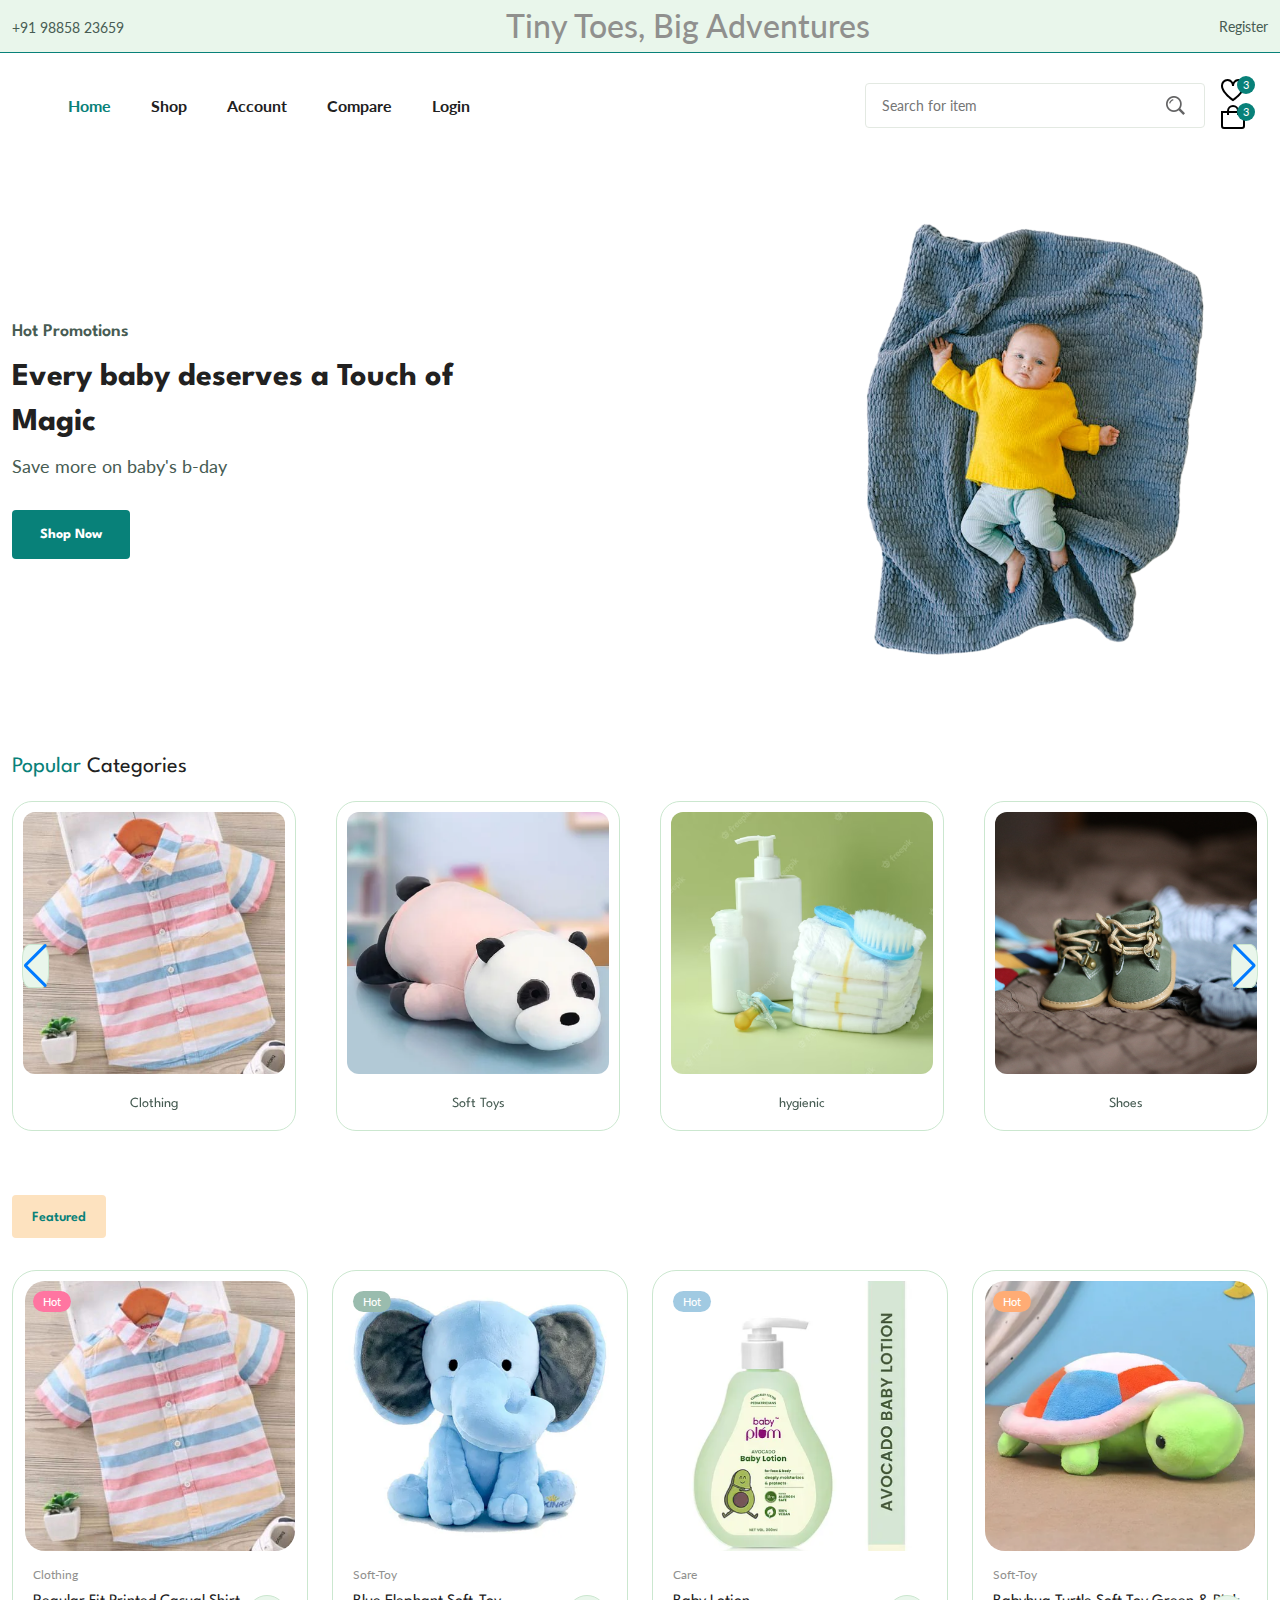
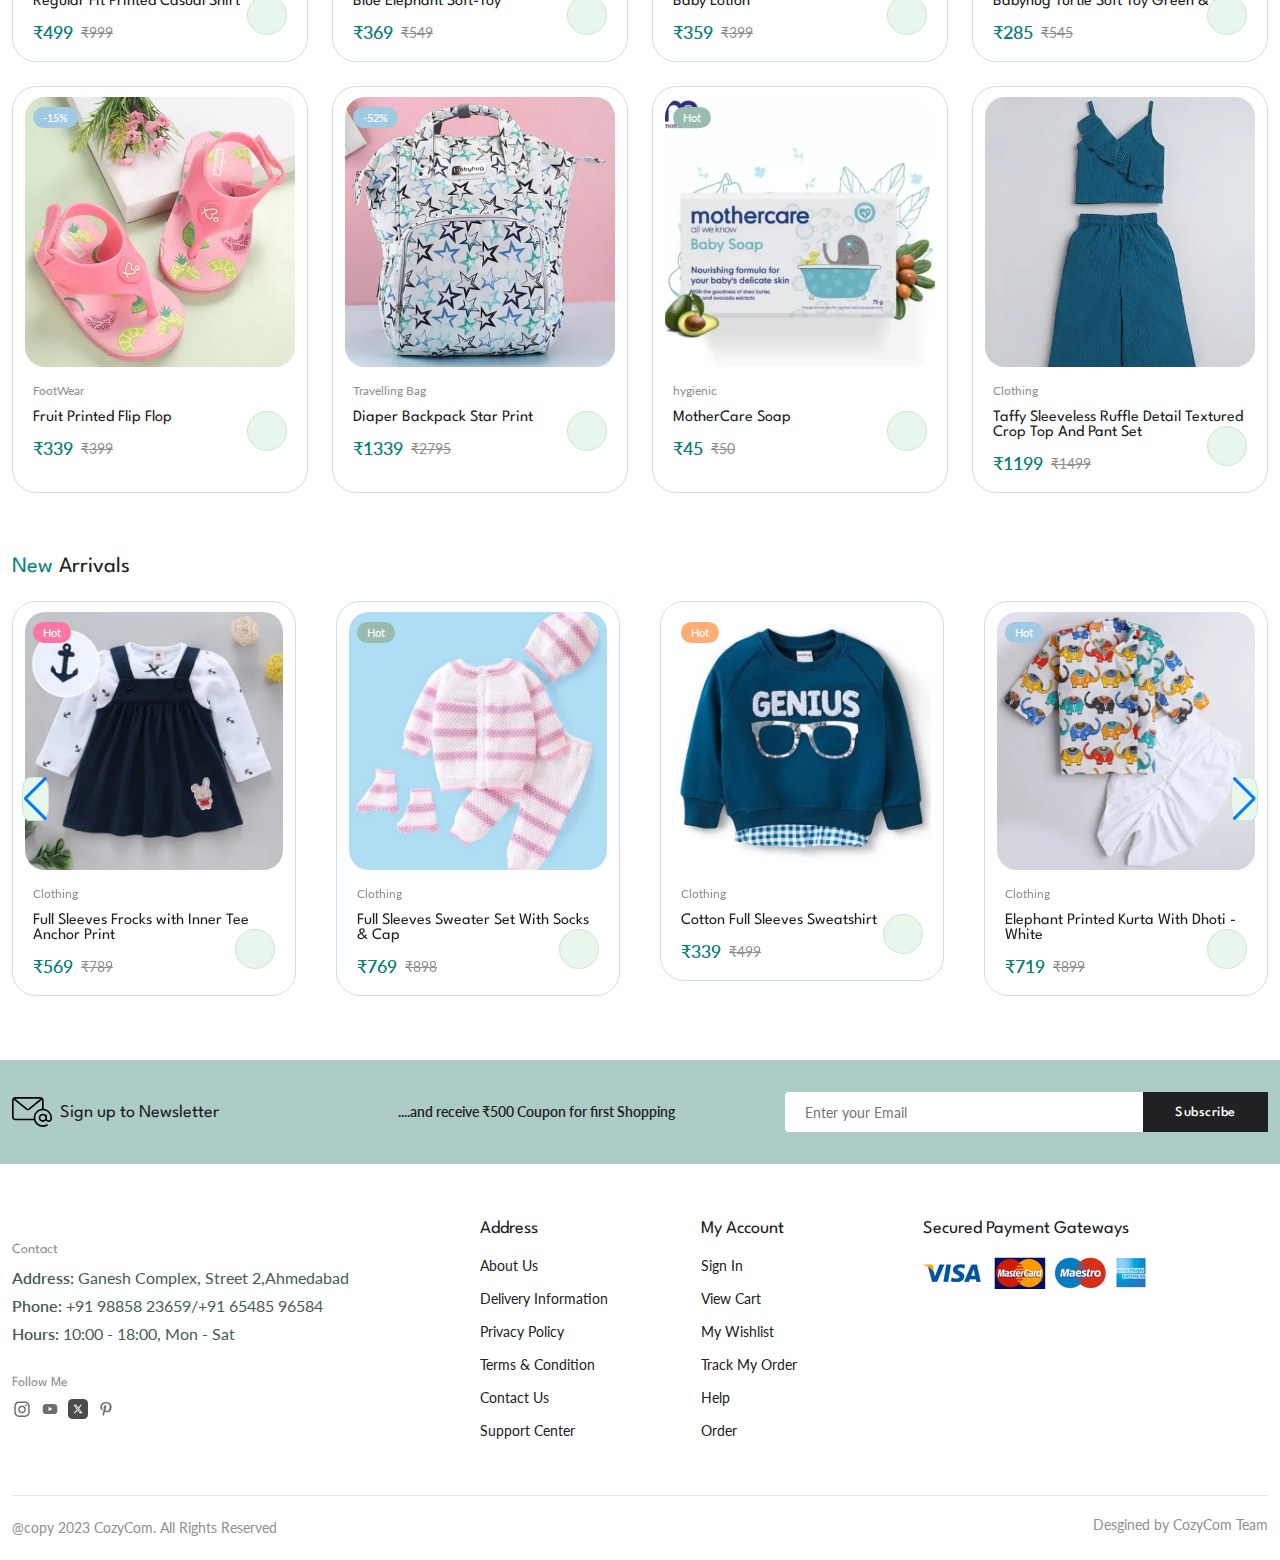
==== commit 44580b3d: "cart" ====
--- a/index.html
+++ b/index.html
@@ -238,7 +238,7 @@
                                         <span class="old__price">₹999</span>
                                     </div>
 
-                                    <a href="#" class="action__btn cart__btn" aria-label="Add to Cart">
+                                    <a href="cart.html" class="action__btn cart__btn" aria-label="Add to Cart">
                                         <i class="fi fi-rs-shopping-bag-add"></i>
                                     </a>
                                 </div>
--- a/CSS/style.css
+++ b/CSS/style.css
@@ -541,12 +541,6 @@
     right: 1.25rem;
 }
 
-.flex{
-    display: flex;
-    align-items: center;
-    column-gap: .5rem;
-}
-
 .new__price{
     color: var(--first-color);
     font-weight: var(--weight-600);
@@ -886,6 +880,7 @@
 }
 
 /*Shop*/
+
 .total__products{
     margin-bottom: 2.5rem;
 }
@@ -1055,6 +1050,11 @@
     line-height: 40px;
 }
 
+.flex{
+    display: flex;
+    align-items: center;
+    column-gap: .5rem;
+}
 .btn--md,
 .btn--sm{
     font-family: var(--body-font);
@@ -1174,4 +1174,114 @@
     height: 200px;
     padding-block: 1rem;
     resize: none;
+}
+
+/*Cart*/
+.table__container{
+    overflow-x: auto;
+}
+
+.table{
+    table-layout: fixed;
+    margin-bottom: 2rem;
+}
+
+.table tr {
+    border-top: 1px solid var(--border-color-alt);
+}
+
+.table tr:last-child{
+    border-bottom: 1px solid var(--border-color-alt);
+}
+
+.table tr th:nth-child(1),
+.table tr td:nth-child(1) {
+    width: 216px;
+}
+
+.table tr th:nth-child(2),
+.table tr td:nth-child(2) {
+    width: 400px;
+}
+
+.table tr th:nth-child(3),
+.table tr td:nth-child(3) {
+    width: 108px;
+}
+
+.table tr th:nth-child(4),
+.table tr td:nth-child(4) {
+    width: 220px;
+}
+
+.table tr th:nth-child(5),
+.table tr td:nth-child(5) {
+    width: 200px;
+}
+
+.table tr th:nth-child(6),
+.table tr td:nth-child(6) {
+    width: 152px;
+}
+
+.table__img {
+    width: 80px;
+}
+
+.table tr th,
+.table tr td {
+    padding: .5rem;
+    text-align: center;
+}
+
+.table__title,
+.table__description,
+.table__price,
+.table__subtotal,
+.table__trash {
+    font-size: var(--small-font-size);
+}
+
+.table__title{
+    color: var(--first-color);
+}
+
+.table__description{
+    max-width: 250px;
+    margin-inline: auto;
+}
+
+.tanle__trash{
+    color: var(--text-color-light);
+}
+
+.cart__actions{
+    display: flex;
+    justify-content: flex-end;
+    gap: .75rem;
+    margin-top: 1.5rem;
+}
+
+.divider{
+    position: relative;
+    text-align: center;
+    margin-block: 3rem;
+}
+
+.divider::before{
+    content: '';
+    position: absolute;
+    top: 50%;
+    left: 0;
+    width: 100%;
+    border-top: 2px solid var(--border-color-alt);
+}
+
+.divider i{
+    color: var(--text-color-light);
+    background-color: var(--body-color);
+    font-size: 1.25rem;
+    padding-inline: 1.25rem;
+    position: relative;
+    z-index: 10;
 }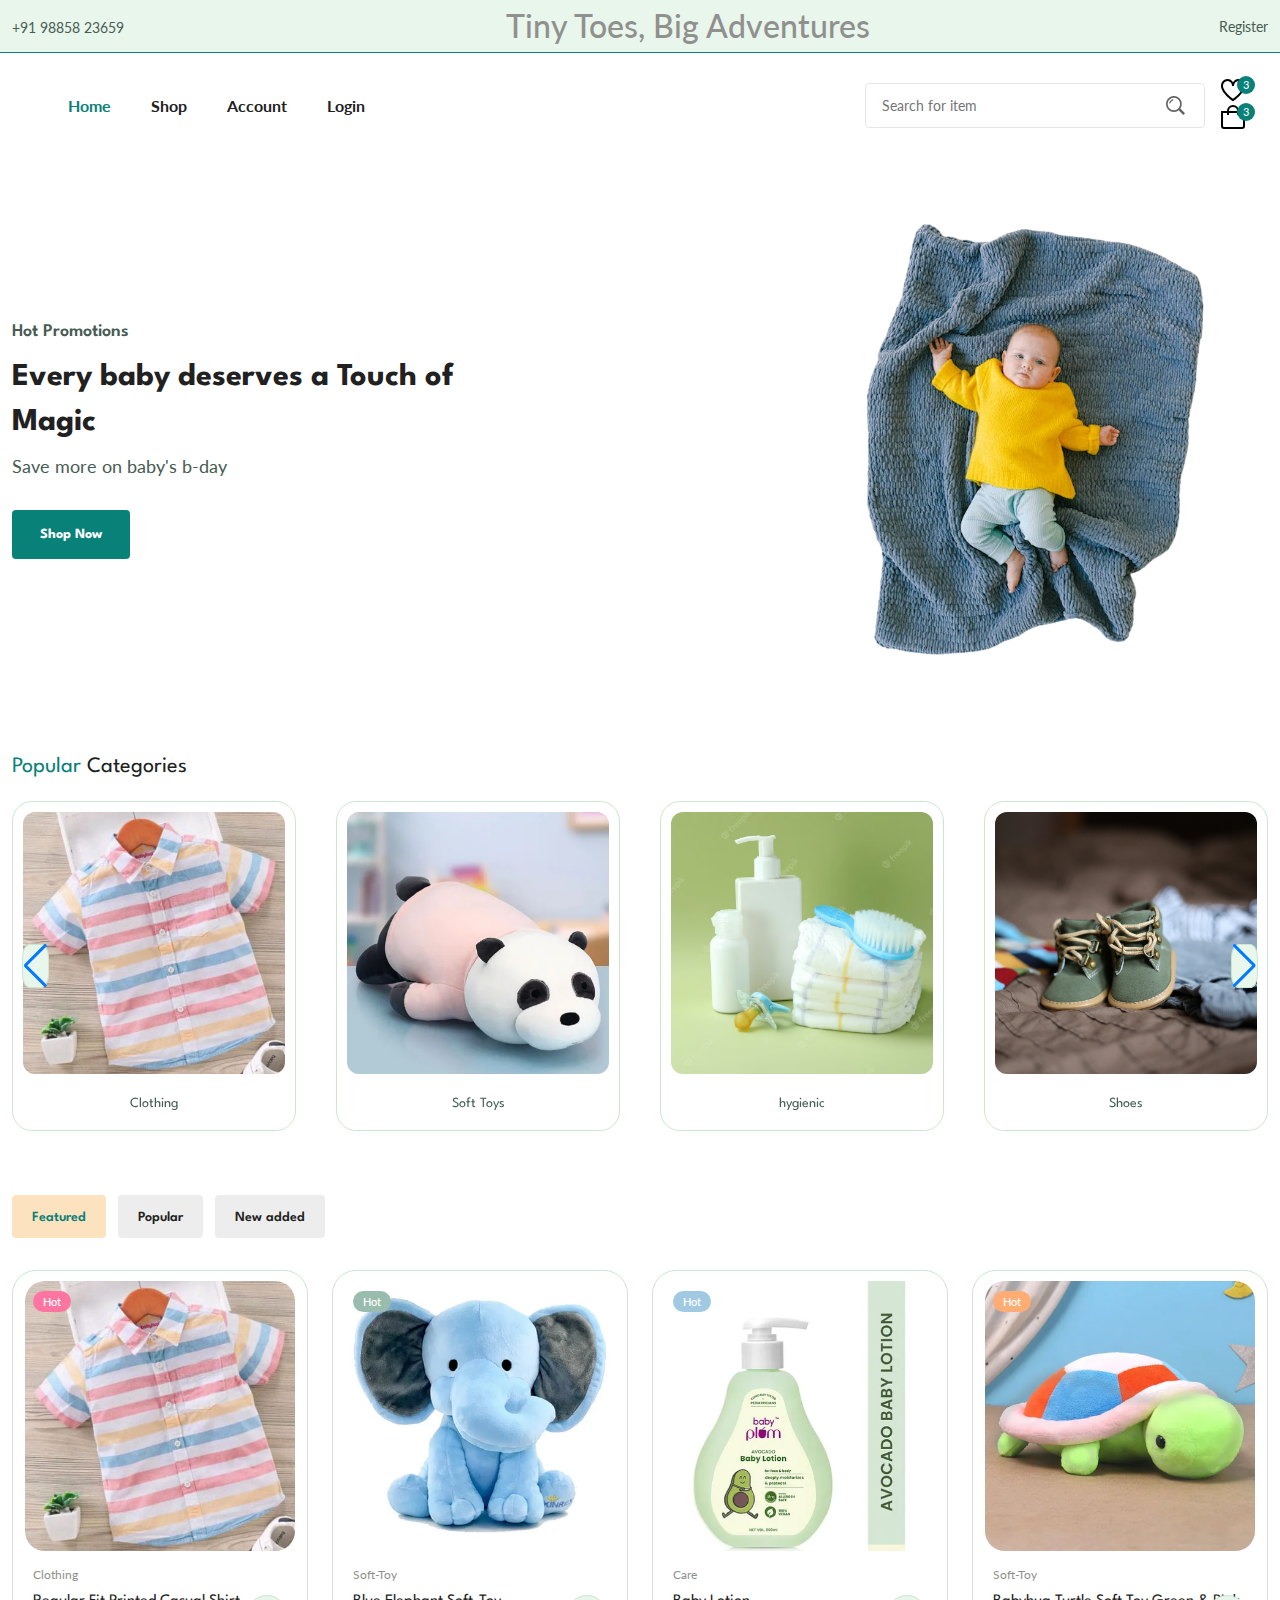
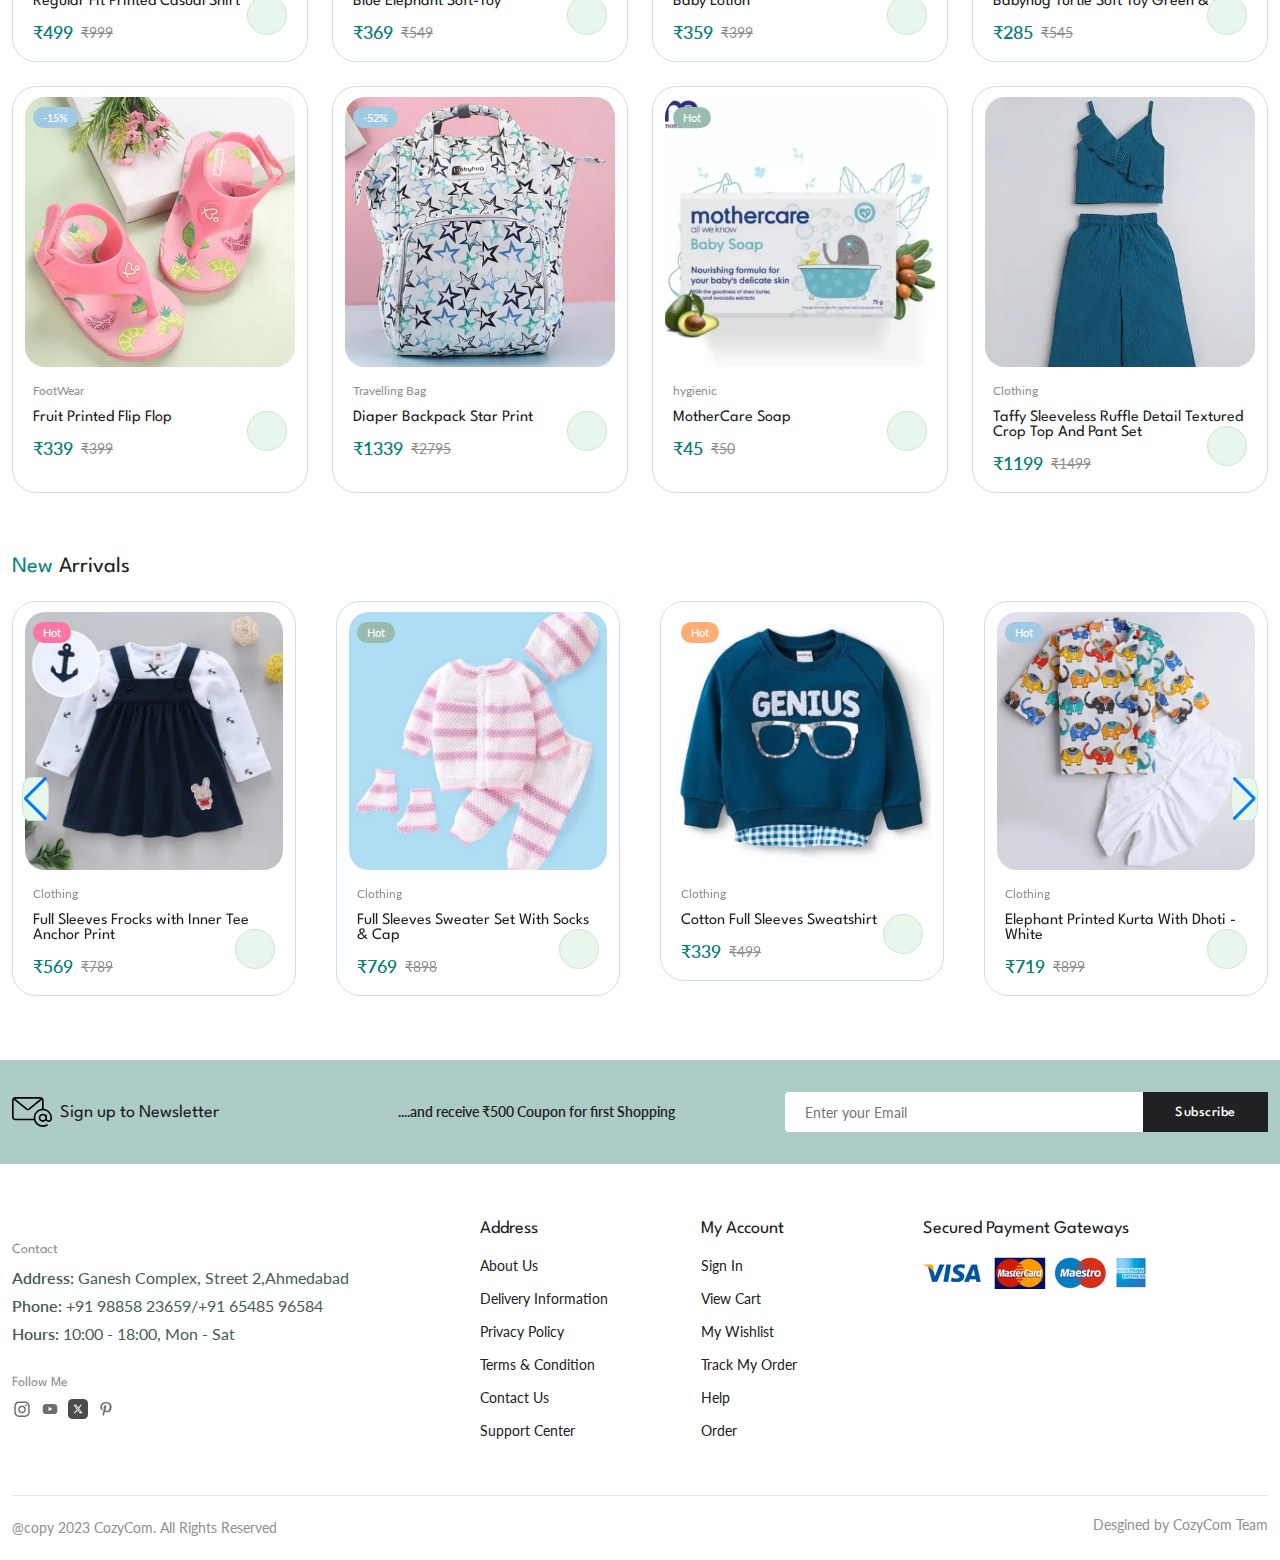
==== commit 6241516a: "accounts & deleted a compare" ====
--- a/index.html
+++ b/index.html
@@ -13,19 +13,15 @@
         <link rel="stylesheet" 
         href="https://cdn-uicons.flaticon.com/uicons-regular-straight/css/uicons-regular-straight.css"/>
 
-        <title>Cozycom</title>
+        <title>Dashboard - Cozycom</title>
     </head>
     <body>
         <!--Main JS-->
-        <script src="JS/main.js"></script>
-
         <header class="header">
             <div class="header__top">
                 <div class="header__container container">
                     <div class="header__contact">
                         <span>+91 98858 23659</span>
-
-                        <!--<span>Our Location</span>-->
                     </div>
                     <p class="header__alert-news">
                         Tiny Toes, Big Adventures
@@ -58,9 +54,9 @@
                             <a href="accounts.html" class="nav__link">Account</a>
                         </li>
 
-                        <li class="nav__items">
+                        <!--<li class="nav__items">
                             <a href="compare.html" class="nav__link">Compare</a>
-                        </li>
+                        </li>-->
 
                         <li class="nav__items">
                             <a href="login.html" class="nav__link">Login</a>
@@ -100,11 +96,9 @@
                     <div class="home__content">
                         <span class="home__subtitle">Hot Promotions</span>
                         <h1 class="home__title">Every baby deserves a Touch of Magic</h1>
-                    
-                    <p class="home__description">Save more on baby's b-day</p>
-                    <a href="shop.html" class="btn">Shop Now</a>
+                        <p class="home__description">Save more on baby's b-day</p>
+                        <a href="shop.html" class="btn">Shop Now</a>
                     </div>
-
                     <img src="New folder/Coverpage.png" alt="" class="home__img"/>
                 </div>
             </section>
@@ -156,28 +150,12 @@
 
                             <h3 class="category__title">Travelling Bags</h3>
                         </a>
-
-                        <!--Category 7-->
-                        <!--<a href="shop.html" class="category__items swiper-slide">
-                            <img src="" alt="" class="category__img">
-
-                            <h3 class="category__title"></h3>
-                        </a>
-
-                        Category 8
-                        <a href="shop.html" class="category__items swiper-slide">
-                            <img src="" alt="" class="category__img">
-
-                            <h3 class="category__title"></h3>
-                        </a>-->
                     </div>
 
                     <div class="swiper-button-next">
-                        <!--<i class="fi fi-rs-angle-small-right"></i>-->
                         <i class="fi fi-rs-angle-right"></i>
                     </div>
                     <div class="swiper-button-prev">
-                        <!--<i class="fi fi-rs-angle-small-left"></i>-->
                         <i class="fi fi-rs-angle-left"></i>
                     </div>
                 </div>
@@ -187,8 +165,8 @@
             <section class="products section container">
                 <div class="tab__btns">
                     <span class="tab__btn active-tab" data-target="#featured">Featured</span>
-                    <!--<span class="tab__btn" data-target="#popular">Popular</span>
-                    <span class="tab__btn" data-target="#new-added">New added</span>-->
+                    <span class="tab__btn" data-target="#popular">Popular</span>
+                    <span class="tab__btn" data-target="#new-added">New added</span>
                 </div>
 
                 <div class="tab__items">
@@ -198,8 +176,6 @@
                             <div class="product__item">
                                 <div class="product__banner">
                                     <a href="details.html" class="product__images">
-
-                                        <!--Product1-->
                                         <img src="New folder/Product/Product-1-1.jpg" alt="" class="product__img default">
                                         <img src="New folder/Product/Product-1-2.jpg" alt="" class="product__img hover">
                                     </a>
@@ -248,8 +224,6 @@
                             <div class="product__item">
                                 <div class="product__banner">
                                     <a href="details.html" class="product__images">
-
-                                        <!--Product1-->
                                         <img src="New folder/Product/Product-2-1.jpg" alt="" class="product__img default">
                                         <img src="New folder/Product/Product-2-2.jpg" alt="" class="product__img hover">
                                     </a>
@@ -298,8 +272,6 @@
                             <div class="product__item">
                                 <div class="product__banner">
                                     <a href="details.html" class="product__images">
-
-                                        <!--Product1-->
                                         <img src="New folder/Product/Product-8-1.jpg" alt="" class="product__img default">
                                         <img src="New folder/Product/Product-8-2.jpg" alt="" class="product__img hover">
                                     </a>
@@ -348,8 +320,6 @@
                             <div class="product__item">
                                 <div class="product__banner">
                                     <a href="details.html" class="product__images">
-
-                                        <!--Product1-->
                                         <img src="New folder/Product/Product-4-1.jpg" alt="" class="product__img default">
                                         <img src="New folder/Product/Product-4-2.jpg" alt="" class="product__img hover">
                                     </a>
@@ -398,8 +368,6 @@
                             <div class="product__item">
                                 <div class="product__banner">
                                     <a href="details.html" class="product__images">
-
-                                        <!--Product1-->
                                         <img src="New folder/Product/Product-9-1.jpg" alt="" class="product__img default">
                                         <img src="New folder/Product/Product-9-2.jpg" alt="" class="product__img hover">
                                     </a>
@@ -448,8 +416,6 @@
                             <div class="product__item">
                                 <div class="product__banner">
                                     <a href="details.html" class="product__images">
-
-                                        <!--Product1-->
                                         <img src="New folder/Product/Product-11-1.jpg" alt="" class="product__img default">
                                         <img src="New folder/Product/Product-11-2.jpg" alt="" class="product__img hover">
                                     </a>
@@ -498,8 +464,6 @@
                             <div class="product__item">
                                 <div class="product__banner">
                                     <a href="details.html" class="product__images">
-
-                                        <!--Product1-->
                                         <img src="New folder/Product/Product-14-1.jpg" alt="" class="product__img default">
                                         <img src="New folder/Product/Product-14-1.jpg" alt="" class="product__img hover">
                                     </a>
@@ -548,8 +512,6 @@
                             <div class="product__item">
                                 <div class="product__banner">
                                     <a href="details.html" class="product__images">
-
-                                        <!--Product1-->
                                         <img src="New folder/Product/Product-18-1.jpg" class="product__img default">
                                         <img src="New folder/Product/Product-18-2.jpg" class="product__img hover">
                                     </a>
@@ -1406,116 +1368,17 @@
                 </div>
             </section>
 
-            <!--Deals Section-->
-            <!--<section class="deals section">
-                <div class="details__container container grid">
-                    <div class="deals__item">
-                        <div class="deals__group">
-                            <h3 class="deals__brand">Deal of the Day</h3>
-                            <span class="deals__category">Limited Quantities</span>    
-                        </div>
-                        
-                        <h4 class="deals__title">Summer Collection New Modern Design</h4>
-
-                        <div class="deals__price flex">
-                            <span class="new__price">₹599</span>
-                            <span class="old__price">₹999</span>
-                        </div>
-
-                        <div class="deals__group">
-                            <p class="deals__countdown-text">Hurry Up! Offer End In:</p>
-
-                            <div class="countdown">
-                                <div class="countdown__amount">
-                                    <p class="countdown__period">02</p>
-                                    <span class="unit">Days</span>
-                                </div>
-
-                                <div class="countdown__amount">
-                                    <p class="countdown__period">22</p>
-                                    <span class="unit">Hours</span>
-                                </div>
-
-
-                                <div class="countdown__amount">
-                                    <p class="countdown__period">57</p>
-                                    <span class="unit">Mins</span>
-                                </div>
-
-                                <div class="countdown__amount">
-                                    <p class="countdown__period">24</p>
-                                    <span class="unit">Second</span>
-                                </div>
-                            </div>
-                        </div>
-
-                        <div class="deals__btn">
-                            <a href="details.html" class="btn btn--md">Shop Now</a>
-                        </div>
-                    </div>
-
-                    <div class="deals__item">
-                        <div class="deals__group">
-                            <h3 class="deals__brand">Baby Collection</h3>
-                            <span class="deals__category">Limited Quantities</span>    
-                        </div>
-                        
-                        <h4 class="deals__title">Try Something New</h4>
-
-                        <div class="deals__price flex">
-                            <span class="new__price">₹599</span>
-                            <span class="old__price">₹999</span>
-                        </div>
-
-                        <div class="deals__group">
-                            <p class="deals__countdown-text">Hurry Up! Offer End In:</p>
-
-                            <div class="countdown">
-                                <div class="countdown__amount">
-                                    <p class="countdown__period">02</p>
-                                    <span class="unit">Days</span>
-                                </div>
-
-                                <div class="countdown__amount">
-                                    <p class="countdown__period">22</p>
-                                    <span class="unit">Hours</span>
-                                </div>
-
-
-                                <div class="countdown__amount">
-                                    <p class="countdown__period">57</p>
-                                    <span class="unit">Mins</span>
-                                </div>
-
-                                <div class="countdown__amount">
-                                    <p class="countdown__period">24</p>
-                                    <span class="unit">Second</span>
-                                </div>
-                            </div>
-                        </div>
-
-                        <div class="deals__btn">
-                            <a href="details.html" class="btn btn--md">Shop Now</a>
-                        </div>
-                    </div>
-                </div>
-            </section>-->
-
             <!--New Arrivals-->
             <section class="new__arrivals container section">
                 <h3 class="section__title"><span>New</span> Arrivals</h3>
-
                 <div class="new__container swiper">
                     <div class="swiper-wrapper">
                         <div class="product__item swiper-slide">
                             <div class="product__banner">
                                 <a href="details.html" class="product__images">
-
-                                    <!--Product1-->
                                     <img src="New folder/Newarrivals/new_arrivals1.jpg" alt="" class="product__img default">
                                     <img src="New folder/Newarrivals/new_arrivals1.jpg" alt="" class="product__img hover">
                                 </a>
-
                                 <div class="product__actions">
                                     <a href="#" class="action__btn" aria-label="Quick view">
                                         <i class="fi fi-rs-eye"></i>
@@ -1529,7 +1392,6 @@
                                         <i class="fi fi-rs-shuffle"></i>
                                     </a>
                                 </div>
-
                                 <div class="product__badge light-pink">Hot</div>
                             </div>
 
@@ -1560,8 +1422,6 @@
                         <div class="product__item swiper-slide">
                             <div class="product__banner">
                                 <a href="details.html" class="product__images">
-
-                                    <!--Product1-->
                                     <img src="New folder/Newarrivals/new_arrivals2.jpg" alt="" class="product__img default">
                                     <img src="New folder/Newarrivals/new_arrivals2.jpg" alt="" class="product__img hover">
                                 </a>
@@ -1610,8 +1470,6 @@
                         <div class="product__item swiper-slide">
                             <div class="product__banner">
                                 <a href="details.html" class="product__images">
-
-                                    <!--Product1-->
                                     <img src="New folder/Newarrivals/new_arrivals3.jpg" alt="" class="product__img default">
                                     <img src="New folder/Newarrivals/new_arrivals3.jpg" alt="" class="product__img hover">
                                 </a>
@@ -1660,8 +1518,6 @@
                         <div class="product__item swiper-slide">
                             <div class="product__banner">
                                 <a href="details.html" class="product__images">
-
-                                    <!--Product1-->
                                     <img src="New folder/Newarrivals/new_arrivals4.jpg" alt="" class="product__img default">
                                     <img src="New folder/Newarrivals/new_arrivals4.jpg" alt="" class="product__img hover">
                                 </a>
@@ -1710,8 +1566,6 @@
                         <div class="product__item swiper-slide">
                             <div class="product__banner">
                                 <a href="details.html" class="product__images">
-
-                                    <!--Product1-->
                                     <img src="New folder/Newarrivals/new_arrivals5.jpg" alt="" class="product__img default">
                                     <img src="New folder/Newarrivals/new_arrivals5.jpg" alt="" class="product__img hover">
                                 </a>
@@ -1760,8 +1614,6 @@
                         <div class="product__item swiper-slide">
                             <div class="product__banner">
                                 <a href="details.html" class="product__images">
-
-                                    <!--Product1-->
                                     <img src="New folder/Newarrivals/new_arrivals6.jpg" alt="" class="product__img default">
                                     <img src="New folder/Newarrivals/new_arrivals6.jpg" alt="" class="product__img hover">
                                 </a>
@@ -1857,241 +1709,13 @@
                     </div>
                         
                     <div class="swiper-button-next">
-                        <!--<i class="fi fi-rs-angle-small-right"></i>-->
                         <i class="fi fi-rs-angle-right"></i>
                     </div>
                     <div class="swiper-button-prev">
-                        <!--<i class="fi fi-rs-angle-small-left"></i>-->
                         <i class="fi fi-rs-angle-left"></i>
                     </div>
                 </div>
             </section>
-
-            <!--Showcase Section-->
-            <!--<section class="showcase section">
-                <div class="showcase__container container grid">
-                    <div class="showcase__wrapper">
-                        <h3 class="section__title">Hot Releases</h3>
-
-                        <div class="showcase__item">
-                            <a href="details.html" class="showcase___img-box">
-                                <img src="IMG/showcase-img-1.jpg" alt="" class="showcase__img"/>
-                            </a>
-
-                            <div class="showcase__content">
-                                <a href="details.html">
-                                    <h4 class="showcase__title">Bag</h4>
-                                </a>
-
-                                <div class="showcase__price flex">
-                                    <span class="new__price">₹599</span>
-                                    <span class="old__price">₹999</span>
-                                </div>
-                            </div>
-                        </div>
-
-                        <div class="showcase__item">
-                            <a href="details.html" class="showcase___img-box">
-                                <img src="IMG/showcase-img-2.jpg" alt="" class="showcase__img"/>
-                            </a>
-
-                            <div class="showcase__content">
-                                <a href="details.html">
-                                    <h4 class="showcase__title">PillowCase</h4>
-                                </a>
-
-                                <div class="showcase__price flex">
-                                    <span class="new__price">₹599</span>
-                                    <span class="old__price">₹999</span>
-                                </div>
-                            </div>
-                        </div>
-
-                        <div class="showcase__item">
-                            <a href="details.html" class="showcase___img-box">
-                                <img src="IMG/showcase-img-3.jpg" alt="" class="showcase__img"/>
-                            </a>
-
-                            <div class="showcase__content">
-                                <a href="details.html">
-                                    <h4 class="showcase__title">Bags</h4>
-                                </a>
-
-                                <div class="showcase__price flex">
-                                    <span class="new__price">₹599</span>
-                                    <span class="old__price">₹999</span>
-                                </div>
-                            </div>
-                        </div>
-                    </div>
-
-                    <div class="showcase__wrapper">
-                        <h3 class="section__title">Deals & Outlet</h3>
-
-                        <div class="showcase__item">
-                            <a href="details.html" class="showcase___img-box">
-                                <img src="IMG/showcase-img-4.jpg" alt="" class="showcase__img"/>
-                            </a>
-
-                            <div class="showcase__content">
-                                <a href="details.html">
-                                    <h4 class="showcase__title">Bag</h4>
-                                </a>
-
-                                <div class="showcase__price flex">
-                                    <span class="new__price">₹599</span>
-                                    <span class="old__price">₹999</span>
-                                </div>
-                            </div>
-                        </div>
-
-                        <div class="showcase__item">
-                            <a href="details.html" class="showcase___img-box">
-                                <img src="IMG/showcase-img-5.jpg" alt="" class="showcase__img"/>
-                            </a>
-
-                            <div class="showcase__content">
-                                <a href="details.html">
-                                    <h4 class="showcase__title">PillowCase</h4>
-                                </a>
-
-                                <div class="showcase__price flex">
-                                    <span class="new__price">₹599</span>
-                                    <span class="old__price">₹999</span>
-                                </div>
-                            </div>
-                        </div>
-
-                        <div class="showcase__item">
-                            <a href="details.html" class="showcase___img-box">
-                                <img src="IMG/showcase-img-6.jpg" alt="" class="showcase__img"/>
-                            </a>
-
-                            <div class="showcase__content">
-                                <a href="details.html">
-                                    <h4 class="showcase__title">Bags</h4>
-                                </a>
-
-                                <div class="showcase__price flex">
-                                    <span class="new__price">₹599</span>
-                                    <span class="old__price">₹999</span>
-                                </div>
-                            </div>
-                        </div>
-                    </div>
-
-                    <div class="showcase__wrapper">
-                        <h3 class="section__title">Top Selling</h3>
-
-                        <div class="showcase__item">
-                            <a href="details.html" class="showcase___img-box">
-                                <img src="IMG/showcase-img-7.jpg" alt="" class="showcase__img"/>
-                            </a>
-
-                            <div class="showcase__content">
-                                <a href="details.html">
-                                    <h4 class="showcase__title">Bag</h4>
-                                </a>
-
-                                <div class="showcase__price flex">
-                                    <span class="new__price">₹599</span>
-                                    <span class="old__price">₹999</span>
-                                </div>
-                            </div>
-                        </div>
-
-                        <div class="showcase__item">
-                            <a href="details.html" class="showcase___img-box">
-                                <img src="IMG/showcase-img-8.jpg" alt="" class="showcase__img"/>
-                            </a>
-
-                            <div class="showcase__content">
-                                <a href="details.html">
-                                    <h4 class="showcase__title">PillowCase</h4>
-                                </a>
-
-                                <div class="showcase__price flex">
-                                    <span class="new__price">₹599</span>
-                                    <span class="old__price">₹999</span>
-                                </div>
-                            </div>
-                        </div>
-
-                        <div class="showcase__item">
-                            <a href="details.html" class="showcase___img-box">
-                                <img src="IMG/showcase-img-9.jpg" alt="" class="showcase__img"/>
-                            </a>
-
-                            <div class="showcase__content">
-                                <a href="details.html">
-                                    <h4 class="showcase__title">Bags</h4>
-                                </a>
-
-                                <div class="showcase__price flex">
-                                    <span class="new__price">₹599</span>
-                                    <span class="old__price">₹999</span>
-                                </div>
-                            </div>
-                        </div>
-                    </div>
-
-                    <div class="showcase__wrapper">
-                        <h3 class="section__title">Trendy</h3>
-
-                        <div class="showcase__item">
-                            <a href="details.html" class="showcase___img-box">
-                                <img src="IMG/showcase-img-7.jpg" alt="" class="showcase__img"/>
-                            </a>
-
-                            <div class="showcase__content">
-                                <a href="details.html">
-                                    <h4 class="showcase__title">Bag</h4>
-                                </a>
-
-                                <div class="showcase__price flex">
-                                    <span class="new__price">₹599</span>
-                                    <span class="old__price">₹999</span>
-                                </div>
-                            </div>
-                        </div>
-
-                        <div class="showcase__item">
-                            <a href="details.html" class="showcase___img-box">
-                                <img src="IMG/showcase-img-8.jpg" alt="" class="showcase__img"/>
-                            </a>
-
-                            <div class="showcase__content">
-                                <a href="details.html">
-                                    <h4 class="showcase__title">PillowCase</h4>
-                                </a>
-
-                                <div class="showcase__price flex">
-                                    <span class="new__price">₹599</span>
-                                    <span class="old__price">₹999</span>
-                                </div>
-                            </div>
-                        </div>
-
-                        <div class="showcase__item">
-                            <a href="details.html" class="showcase___img-box">
-                                <img src="IMG/showcase-img-9.jpg" alt="" class="showcase__img"/>
-                            </a>
-
-                            <div class="showcase__content">
-                                <a href="details.html">
-                                    <h4 class="showcase__title">Bags</h4>
-                                </a>
-
-                                <div class="showcase__price flex">
-                                    <span class="new__price">₹599</span>
-                                    <span class="old__price">₹999</span>
-                                </div>
-                            </div>
-                        </div>
-                    </div>
-
-                </div>
-            </section>-->        
 
             <!--Newsletter Section-->
             <section class="newsletter section home__newsletter">
@@ -2199,8 +1823,7 @@
                     <span class="designer">Desgined by CozyCom Team</span>
                 </div>
             </footer>
-        
-
+            
         <!--Swiper JS-->
         <script src="https://cdn.jsdelivr.net/npm/swiper@9/swiper-bundle.min.js"></script>
 
--- a/CSS/style.css
+++ b/CSS/style.css
@@ -1,5 +1,5 @@
 /*Font*/
-@import url('https://fonts.googleapis.com/css2?family=Lato:wght@400;700&family=Spartan:wght@400;500;600;700&display=swap');
+@import url('https://fonts.googleapis.com/css2?family=Lato:wght@400;700&family=League+Spartan:wght@400;500;600;700&display=swap');@import url('https://fonts.googleapis.com/css2?family=Lato:wght@400;700&family=Spartan:wght@400;500;600;700&display=swap');
 /*Css Variable*/
 /*hsl(176, 88% ,27%)*/
 :root{
@@ -1238,11 +1238,13 @@
 .table__description,
 .table__price,
 .table__subtotal,
-.table__trash {
-    font-size: var(--small-font-size);
-}
-
-.table__title{
+.table__trash,
+.table__stock {
+    font-size: var(--small-font-size);
+}
+
+.table__title,
+.table__stock{
     color: var(--first-color);
 }
 
@@ -1284,4 +1286,118 @@
     padding-inline: 1.25rem;
     position: relative;
     z-index: 10;
-}+}
+
+.cart__group{
+    grid-template-columns: repeat(2,1fr);
+    align-items: flex-start;
+}
+
+.cart__shipping .section__title,
+.cart__coupon .section__title,
+.cart__total .section__title{
+    font-size: var(--large-font-size);
+    margin-bottom: 1rem;
+}
+
+.cart__coupon{
+    margin-top: 3rem;
+}
+
+.coupon__form .form__group{
+    align-items: center;
+}
+
+.cart__total{
+    border: 1px solid var(--border-color-alt);
+    border-radius: 0.25rem;
+    padding: 1.75rem;
+}
+
+.cart__total-table{
+    margin-bottom: 1rem;
+}
+
+.cart__total-table tr td {
+    border: 1px solid var(--border-color-alt);
+    padding: .75rem .5rem;
+    width: 50%;
+}
+
+.cart__total-title{
+    font-size: var(--small-font-size);
+}
+
+.cart__total-table {
+    color: var(--first-color);
+    font-weight: var(--weight-700);
+}
+
+.cart__total .btn {
+    display: inline-flex;
+}
+
+.checkout__container {
+    grid-template-columns: repeat(2,1fr);
+}
+
+.checkout__group:nth-child(2){
+    border: 1px solid var(--border-color-alt);
+    padding: 2rem;
+    border-radius: 0.5rem;
+}
+
+.checkout__group .section__title{
+    font-size: var(--large-font-size);
+}
+.checkout__title{
+    font-size: var(--small-font-size);
+}
+
+.order__table tr th,
+.order__table tr td {
+    border: 1px solid var(--border-color-alt);
+    padding: .5rem;
+    text-align: center;
+}
+
+.order__table tr th {
+    color: var(--title-color);
+    font-size: var(--small-font-size);
+}
+
+.order__img{
+    width: 80px;
+}
+
+.table__quantity,
+.order__subtitle{
+    font-size: var(--small-font-size);
+}
+
+.order__grand-total{
+    font-variant: var(--first-color);
+    font-size: var(--large-font-size);
+    font-weight: var(--weight-700);
+}
+
+.payment__methods{
+    margin-block: 2.5rem 2.75rem;
+}
+
+.payment__title{
+    margin-bottom: 1.5rem;
+}
+
+.payment__option {
+    margin-bottom: 1rem;
+}
+
+.payment__input{
+    accent-color: var(--first-color);
+}
+
+.payment__label{
+    font-size: var(--small-font-size);
+}
+
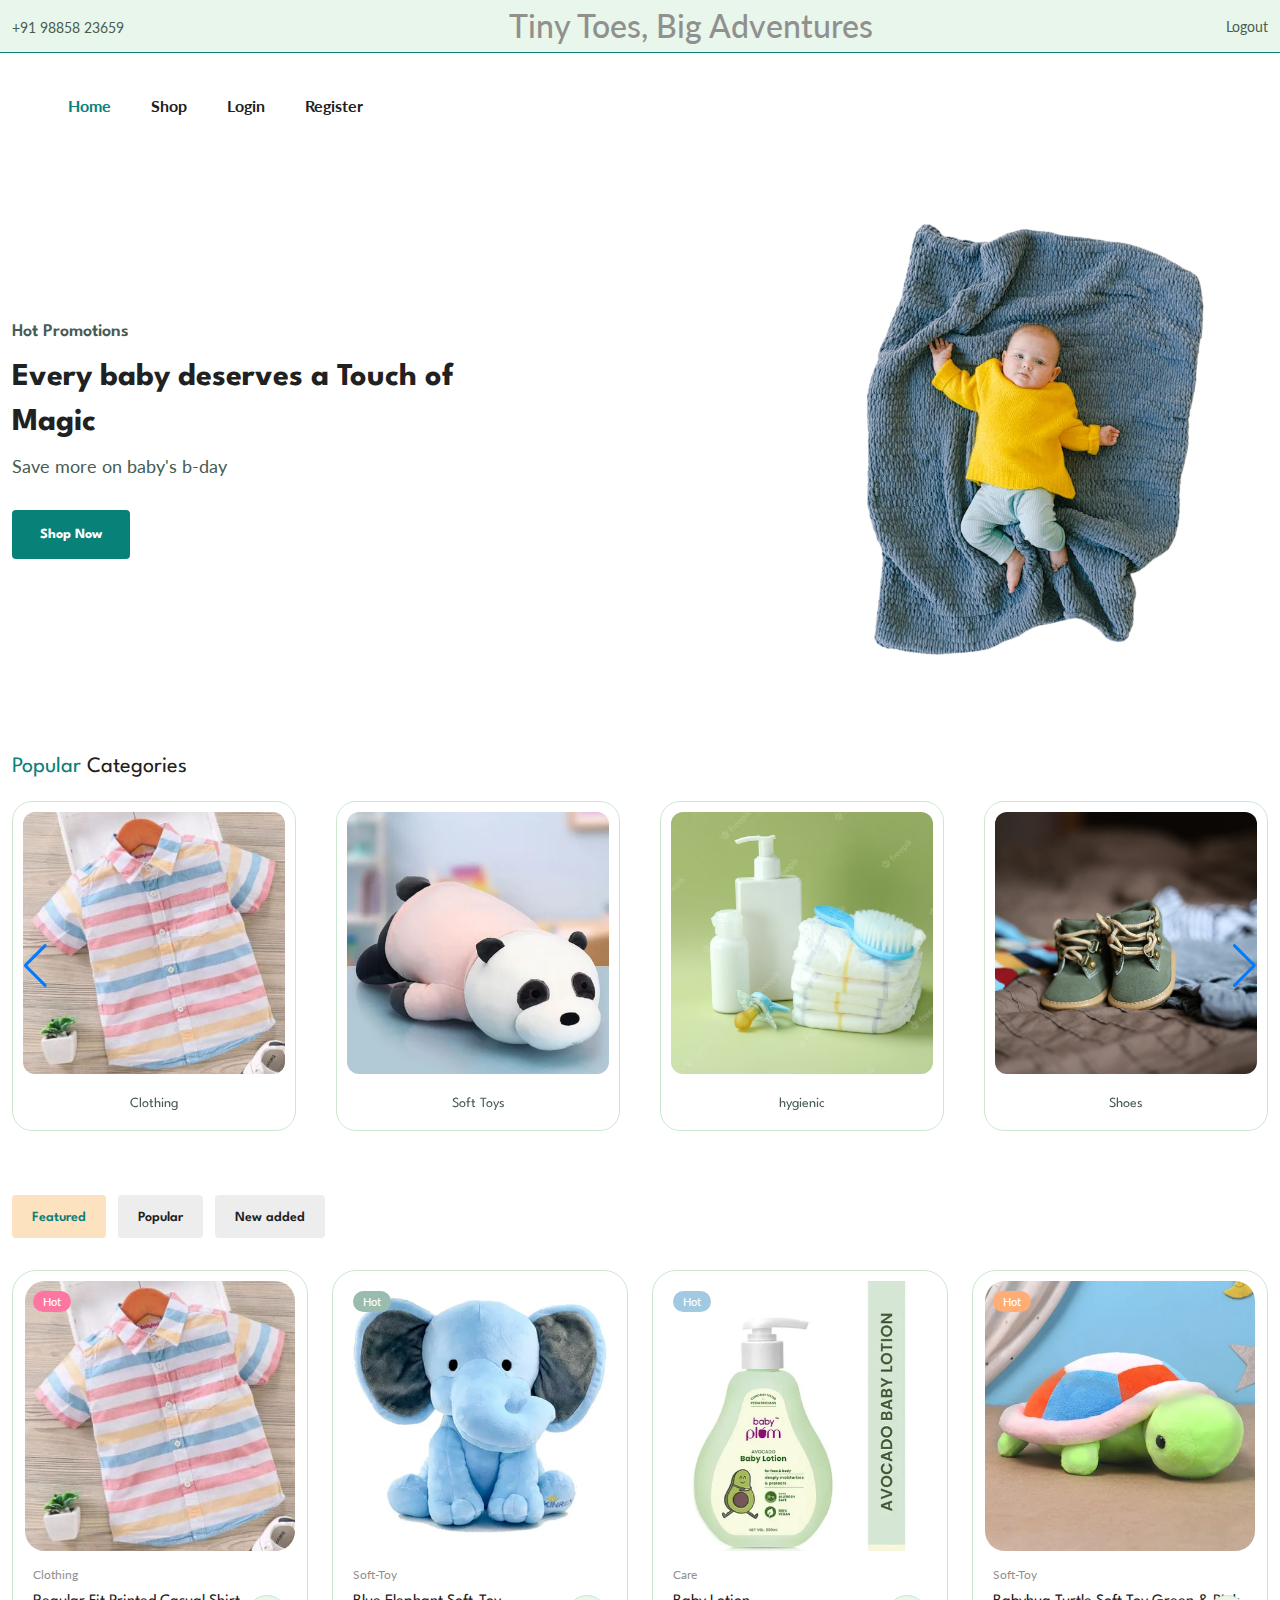
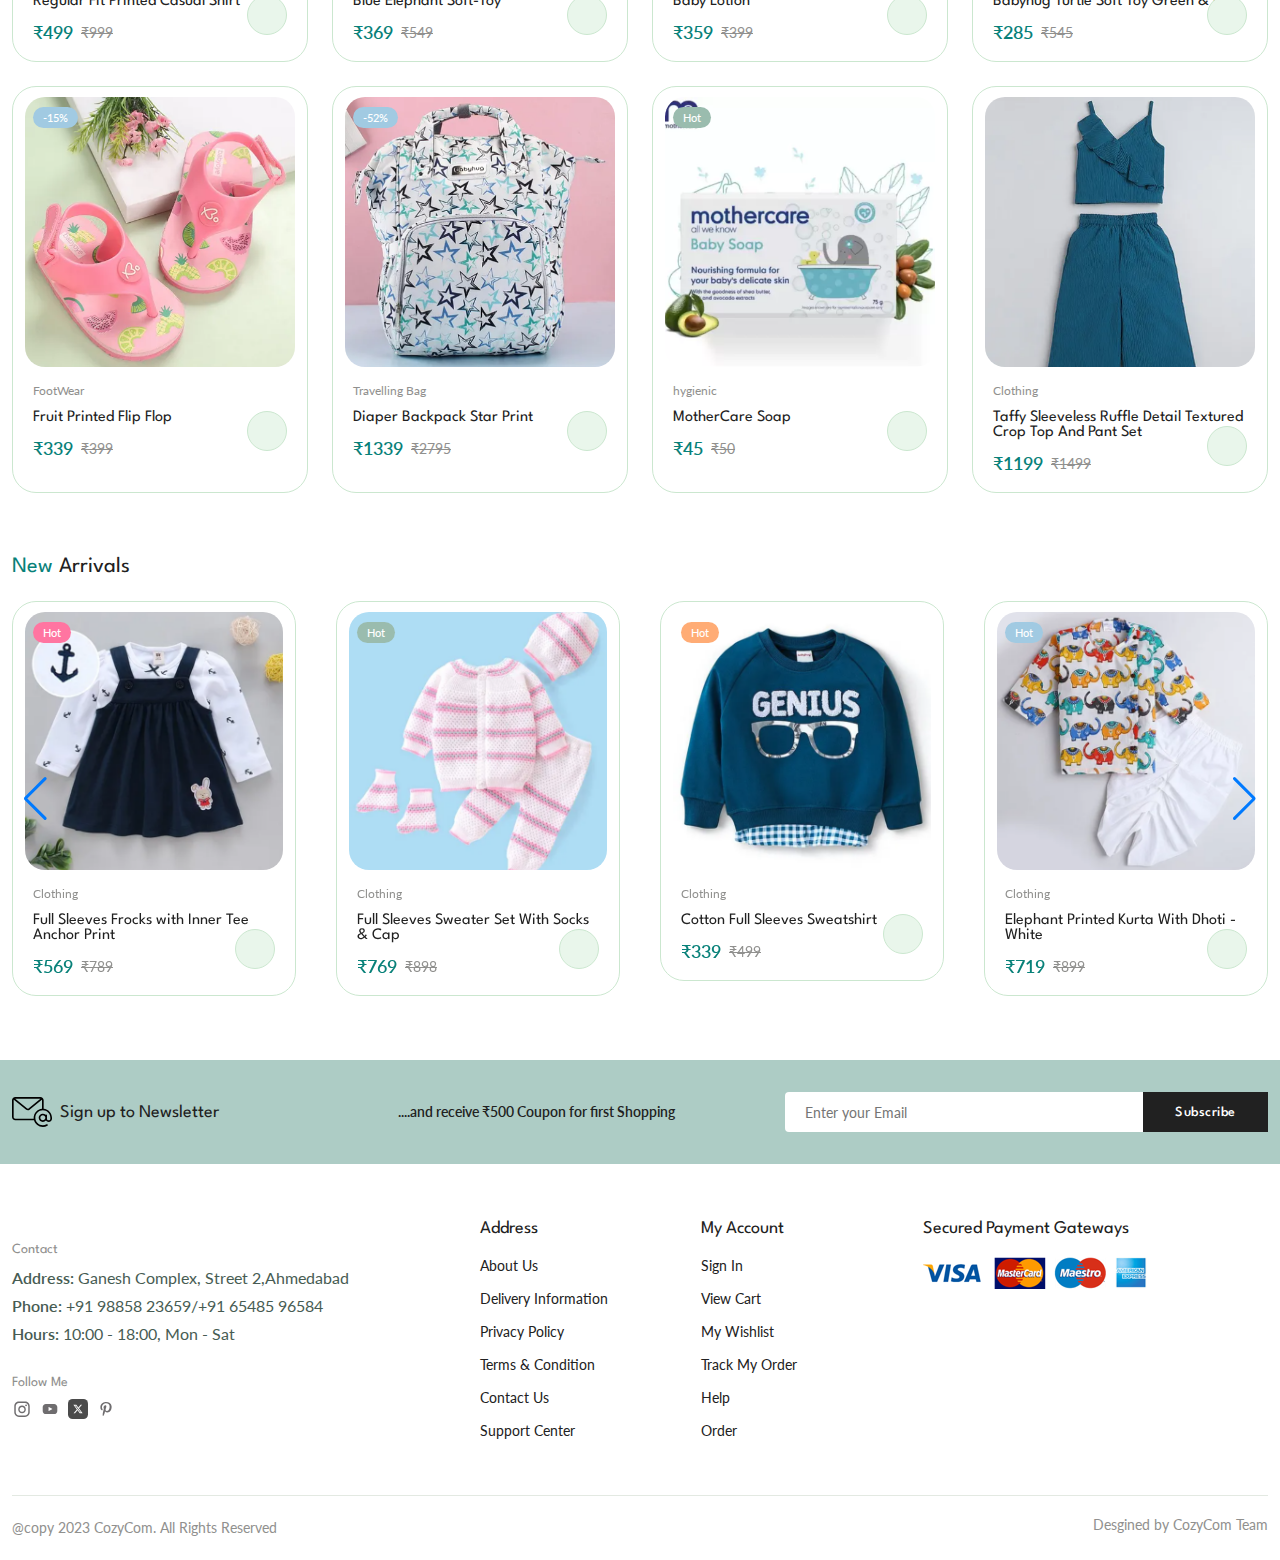
==== commit 1e7cc9aa: "delete files" ====
--- a/index.html
+++ b/index.html
@@ -27,8 +27,8 @@
                         Tiny Toes, Big Adventures
                     </p>
 
-                    <a href="login-register.html" class="header__top-action">
-                        Register
+                    <a href="logout.html" class="header__top-action">
+                       Logout
                     </a>
                 </div>
             </div>
@@ -40,7 +40,6 @@
 
                 <!-- All pages-->
                 <div class="nav__menu" id="nav-menu">
-
                     <ul class="nav__list">
                         <li class="nav__items">
                             <a href="index.html" class="nav__link active-link">Home</a>
@@ -51,39 +50,13 @@
                         </li>
 
                         <li class="nav__items">
-                            <a href="accounts.html" class="nav__link">Account</a>
+                            <a href="login-register.html" class="nav__link">Login</a>
                         </li>
 
-                        <!--<li class="nav__items">
-                            <a href="compare.html" class="nav__link">Compare</a>
-                        </li>-->
-
                         <li class="nav__items">
-                            <a href="login.html" class="nav__link">Login</a>
+                            <a href="login.html" class="nav__link">Register</a>
                         </li>
                     </ul>
-
-                    <!--Search Box-->
-                    <div class="header__search">
-                        <input type="text" class="form__input" placeholder="Search for item"/>
-
-                        <button class="search__btn">
-                            <img src="IMG/search.png" alt=""/>
-                        </button>
-                    </div>
-                </div>
-
-                <!--Wishlist-->
-                <div class="header__user-actions">
-                    <a href="wishlist.html" class="header__action-btn">
-                        <img src="IMG/icon-heart.svg" alt="">
-                        <span class="count">3</span>
-                    </a>
-
-                    <a href="cart.html" class="header__action-btn">
-                        <img src="IMG/icon-cart.svg" alt="">
-                        <span class="count">3</span>
-                    </a>
                 </div>
             </nav>
         </header>
@@ -1709,10 +1682,10 @@
                     </div>
                         
                     <div class="swiper-button-next">
-                        <i class="fi fi-rs-angle-right"></i>
+                       
                     </div>
                     <div class="swiper-button-prev">
-                        <i class="fi fi-rs-angle-left"></i>
+                        
                     </div>
                 </div>
             </section>
--- a/CSS/style.css
+++ b/CSS/style.css
@@ -347,8 +347,6 @@
 .swiper-button-next,
 .swiper-button-prev{
     top: -1.875rem;
-    background-color: var(--first-color-alt);
-    border: 1px solid var(--border-color);
     width: 30px;
     height: 30px;
     border-radius: 30%;
@@ -1401,3 +1399,6 @@
     font-size: var(--small-font-size);
 }
 
+.placed__order-table tr td .table{
+    text-align: center;
+}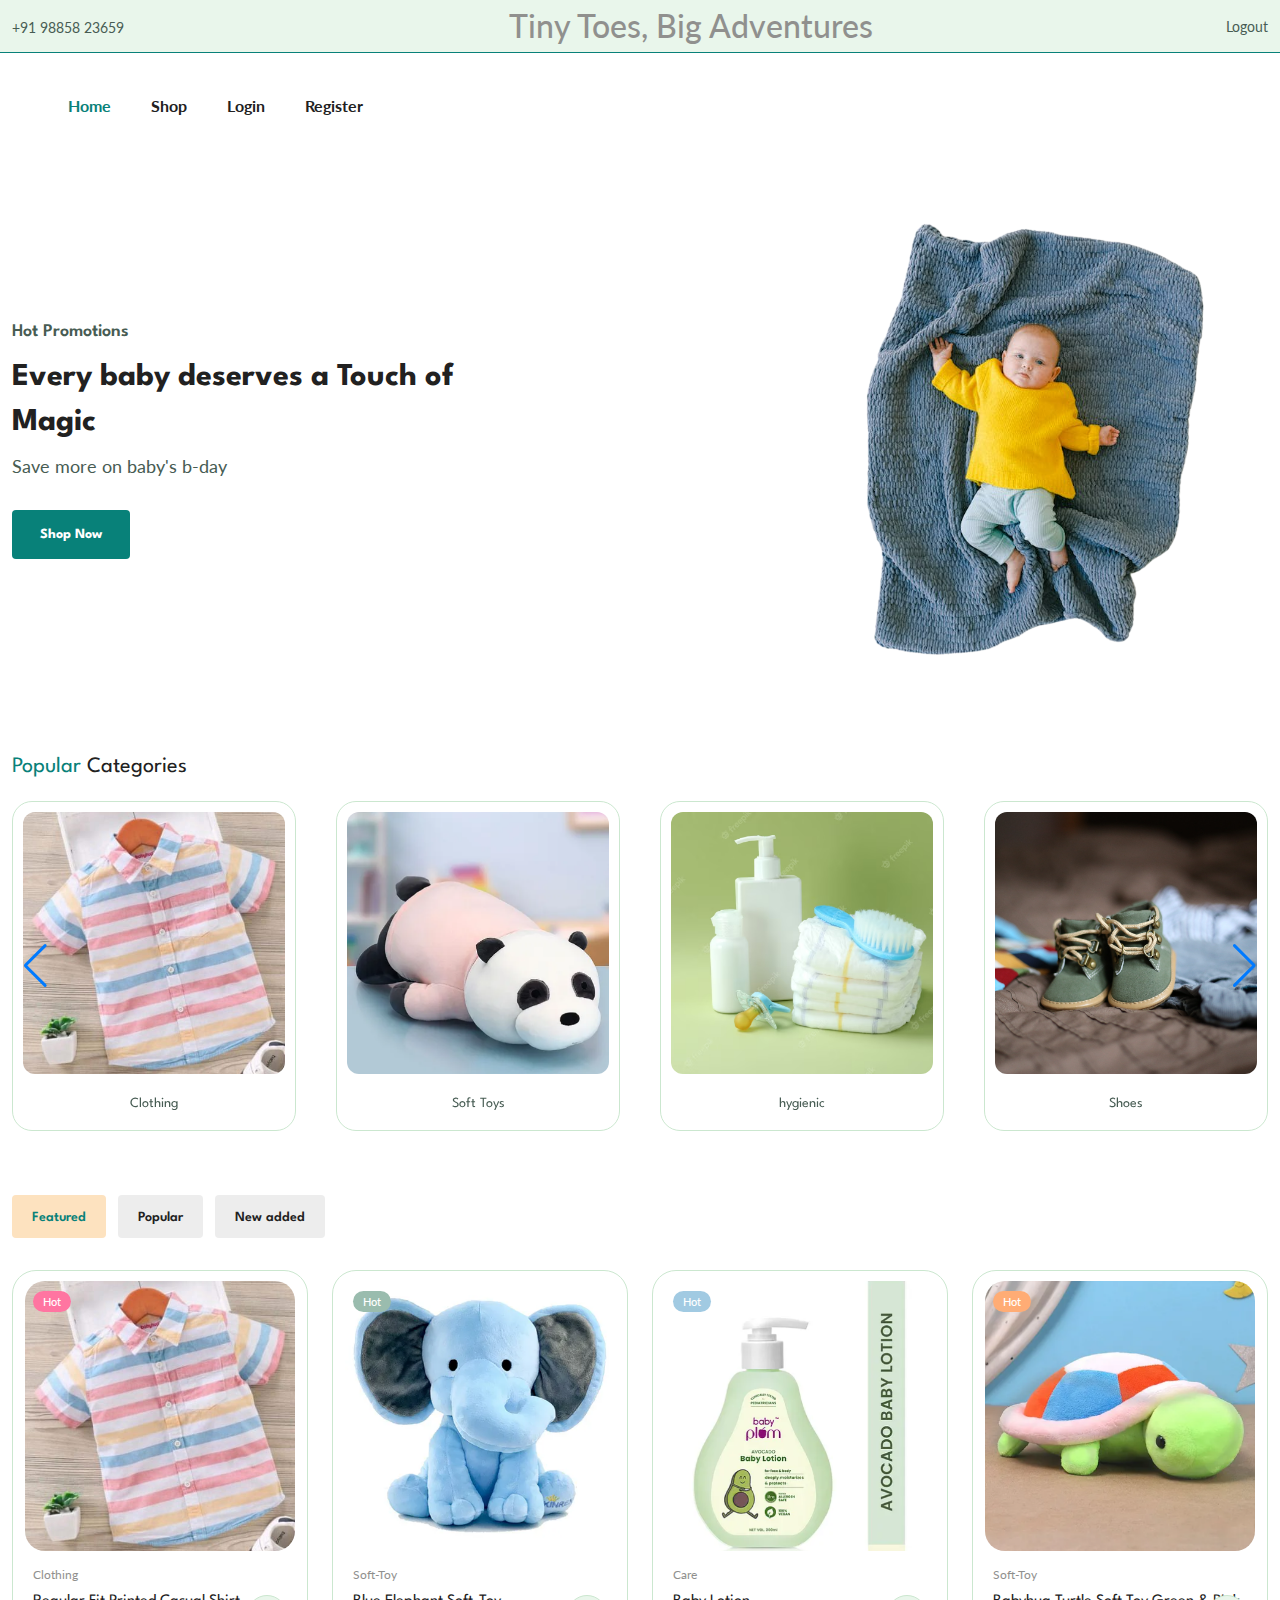
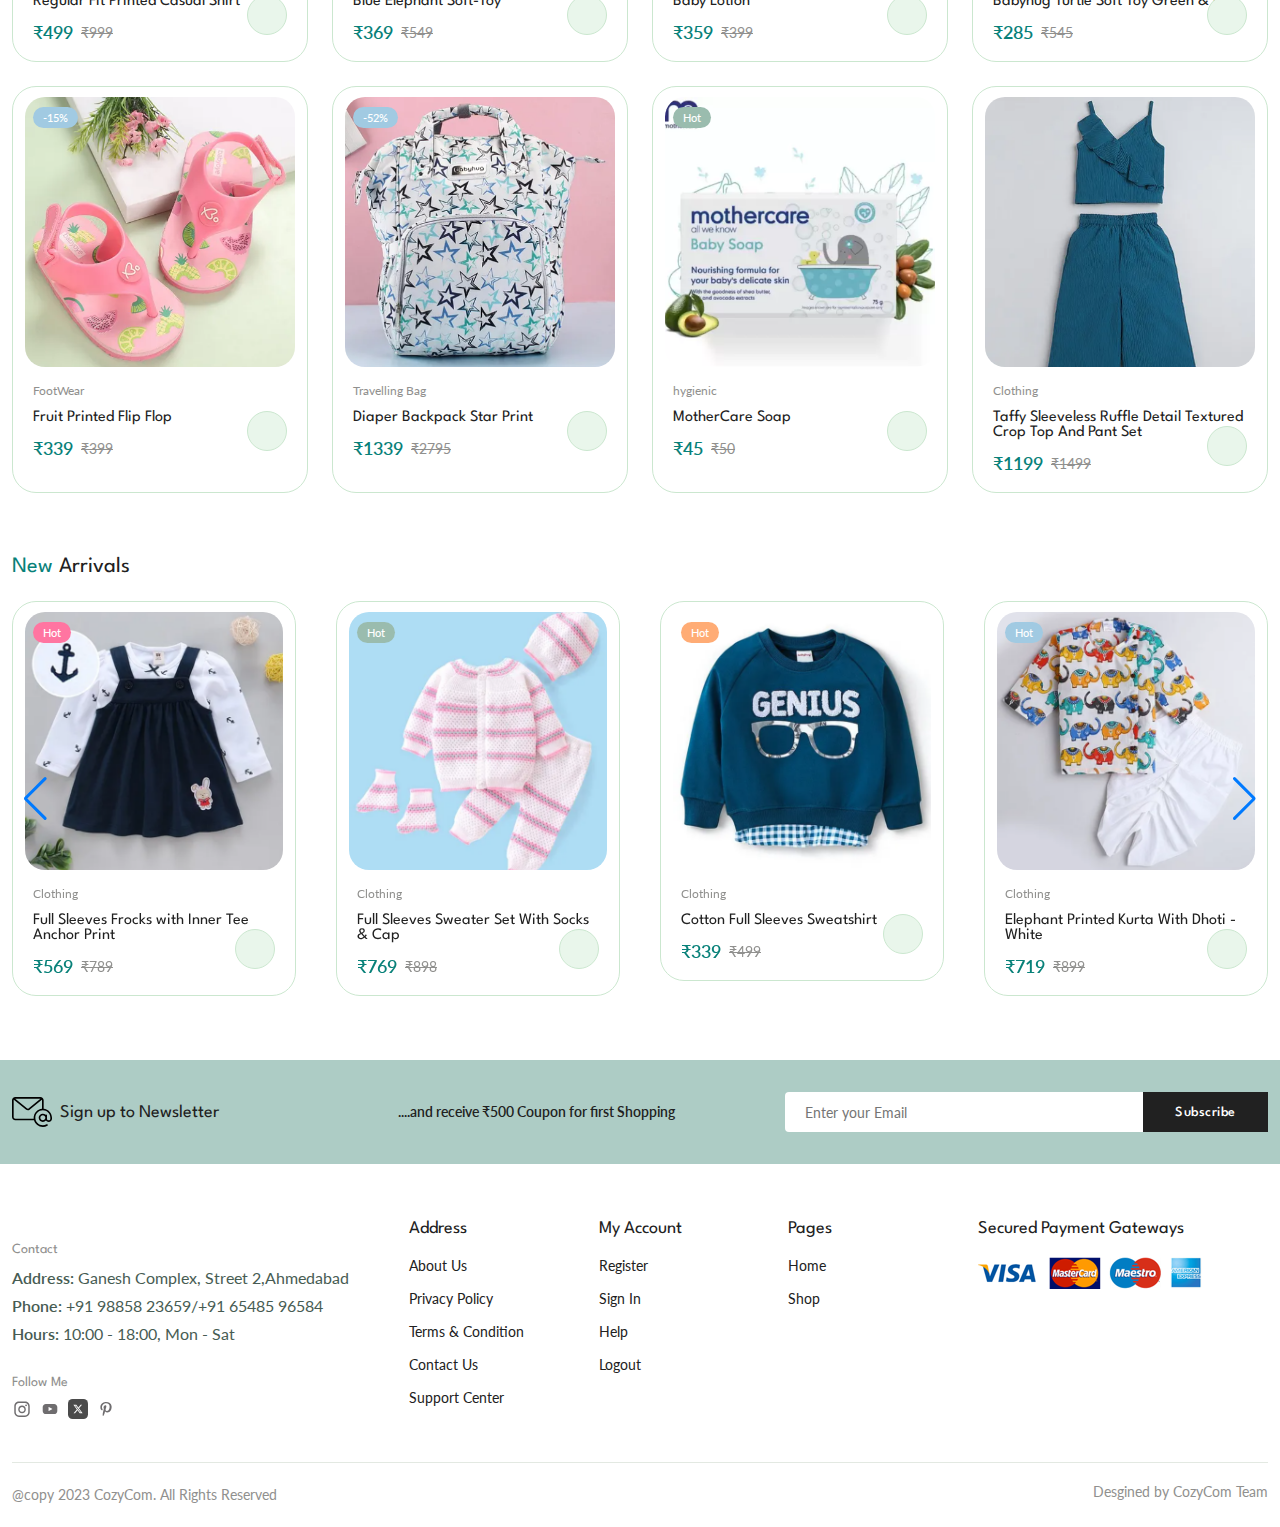
==== commit b0ed0511: "completedindex.html" ====
--- a/index.html
+++ b/index.html
@@ -16,7 +16,7 @@
         <title>Dashboard - Cozycom</title>
     </head>
     <body>
-        <!--Main JS-->
+        
         <header class="header">
             <div class="header__top">
                 <div class="header__container container">
@@ -1763,7 +1763,6 @@
 
                         <ul class="footer__links">
                             <li><a href="" class="footer___link">About Us</a></li>
-                            <li><a href="" class="footer___link">Delivery Information</a></li>
                             <li><a href="" class="footer___link">Privacy Policy</a></li>
                             <li><a href="" class="footer___link">Terms & Condition</a></li>
                             <li><a href="" class="footer___link">Contact Us</a></li>
@@ -1775,12 +1774,19 @@
                         <h3 class="footer__title">My Account</h3>
 
                         <ul class="footer__links">
-                            <li><a href="" class="footer___link">Sign In</a></li>
-                            <li><a href="" class="footer___link">View Cart</a></li>
-                            <li><a href="" class="footer___link">My Wishlist</a></li>
-                            <li><a href="" class="footer___link">Track My Order</a></li>
-                            <li><a href="" class="footer___link">Help</a></li>
-                            <li><a href="" class="footer___link">Order</a></li>
+                            <li><a href="login-register.html" class="footer___link">Register</a></li>
+                            <li><a href="login.html" class="footer___link">Sign In</a></li>
+                            <li><a href="help.html" class="footer___link">Help</a></li>
+                            <li><a href="logout.html" class="footer___link">Logout</a></li>
+                        </ul>
+                    </div>
+
+                    <div class="footer__content">
+                        <h3 class="footer__title">Pages</h3>
+
+                        <ul class="footer__links">
+                            <li><a href="index.html" class="footer___link">Home</a></li>
+                            <li><a href="shop.html" class="footer___link">Shop</a></li>
                         </ul>
                     </div>
 
--- a/CSS/style.css
+++ b/CSS/style.css
@@ -189,49 +189,6 @@
     transition: all 0.2s var(--transition);
 }
 
-.header__search{
-    width: 340px;
-    position: relative;
-}
-
-.header__search .form__input{
-    /*border: 1px solid var(--border-color-alt);*/
-    width: 100%;
-}
-
-.search__btn{
-    position: absolute;
-    top: 24%;
-    right: 1.25rem;
-    cursor: pointer;
-}
-
-.header__user-actions {
-    column-gap: 1.25rem;
-}
-
-.header__action-btn{
-    position: relative;
-}
-
-.header__action-btn img {
-    width: 24px;
-}
-
-.header__action-btn .count{
-    position: absolute;
-    top: -0.625rem;
-    right: -0.625rem;
-    background-color: var(--first-color);
-    color: var(--body-color);
-    height: 18px;
-    width: 18px;
-    line-height: 18px;
-    border-radius: 50%;
-    text-align: center;
-    font-size: var(--tiny-font-size);
-}
-
 /*link*/
 .active-link,
 .nav__link:hover{
@@ -577,100 +534,6 @@
     color: var(--body-color);
 }
 
-.details__container{
-    grid-template-columns: repeat(2, 1fr);
-}
-
-.deals__item:nth-child(1){
-    background-image: url(../IMG/deals-1.jpg);
-}
-
-.deals__item:nth-child(2){
-    background-image: url(../IMG/deals-2.png);
-}
-
-.deals__item{
-    padding: 3rem;
-    background-size: cover;
-    background-position: center;
-    display: flex;
-    row-gap: 1.5rem;
-    flex-direction: column;
-}
-
-.deals__brand{
-    color: var(--first-color);
-    font-size: var(--h3-font-size);
-    margin-bottom: .25rem;
-}
-
-.deals__category{
-    font-family: var(--second-color);
-    font-size: var(--small-font-size);
-}
-
-.deals__title{
-    max-width: 240px;
-    font-size: var(--large-font-size);
-    font-weight: var(--weight-400);
-    line-height: 1.3;
-}
-
-.deals__price .new__price,
-.deals__price .old__price{
-    font-size: var(--large-font-size);
-}
-
-.deals__price .new__price{
-    color: hsl(352, 100%, 60%);
-}
-
-.deals__countdown-text{
-    margin-bottom: 0.25rem;
-}
-
-.countdown{
-    display: flex;
-    column-gap: 1.5rem;
-}
-
-.countdown__amount{
-    position: relative;
-}
-
-.countdown__amount::after{
-    content: ':';
-    color: var(--title-color);
-    font-size: var(--large-font-size);
-    position: absolute;
-    right: -25%;
-    top: 20%;
-}
-
-.countdown__period{
-    background-color: var(--first-color);
-    color: var(--body-color);
-    width: 60px;
-    height: 50px;
-    text-align: center;
-    line-height: 50px;
-    border-radius: .25rem;
-    font-size: var(--large-font-size);
-    font-weight: var(--weight-600);
-    margin-bottom: .5rem;
-}
-
-.unit{
-    font-size: var(--small-font-size);
-    text-align: center;
-    display: block;
-}
-
-.deals__btn .btn{
-    background-color: transparent;
-    color: var(--first-color);
-}
-
 .btn--md{
     font-family: var(--body-font);
     height: 45px;
@@ -796,7 +659,7 @@
 }
 
 .footer__container{
-    grid-template-columns: 4.5fr repeat(2, 2fr) 3.5fr;
+    grid-template-columns: 4.5fr repeat(3, 2fr) 3.5fr;
     padding-block: 2.5rem;
 }
 
@@ -878,7 +741,6 @@
 }
 
 /*Shop*/
-
 .total__products{
     margin-bottom: 2.5rem;
 }
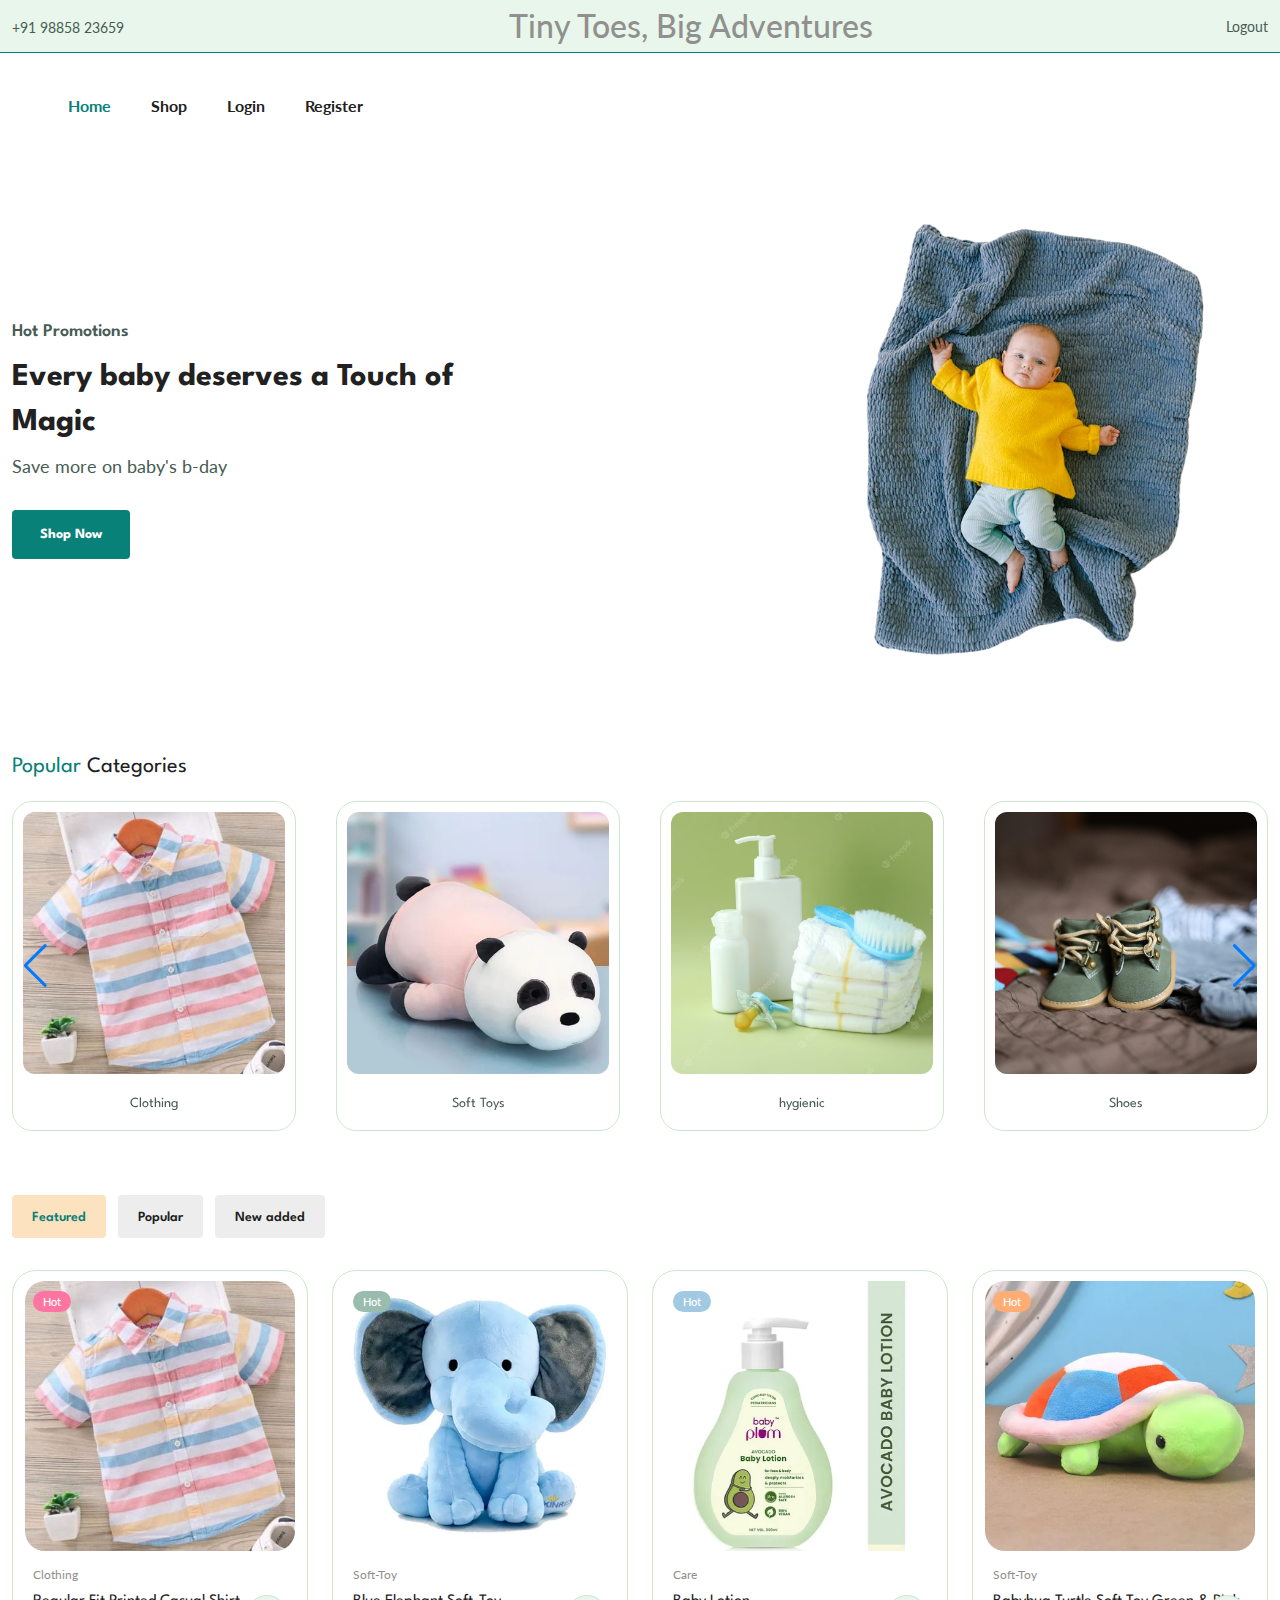
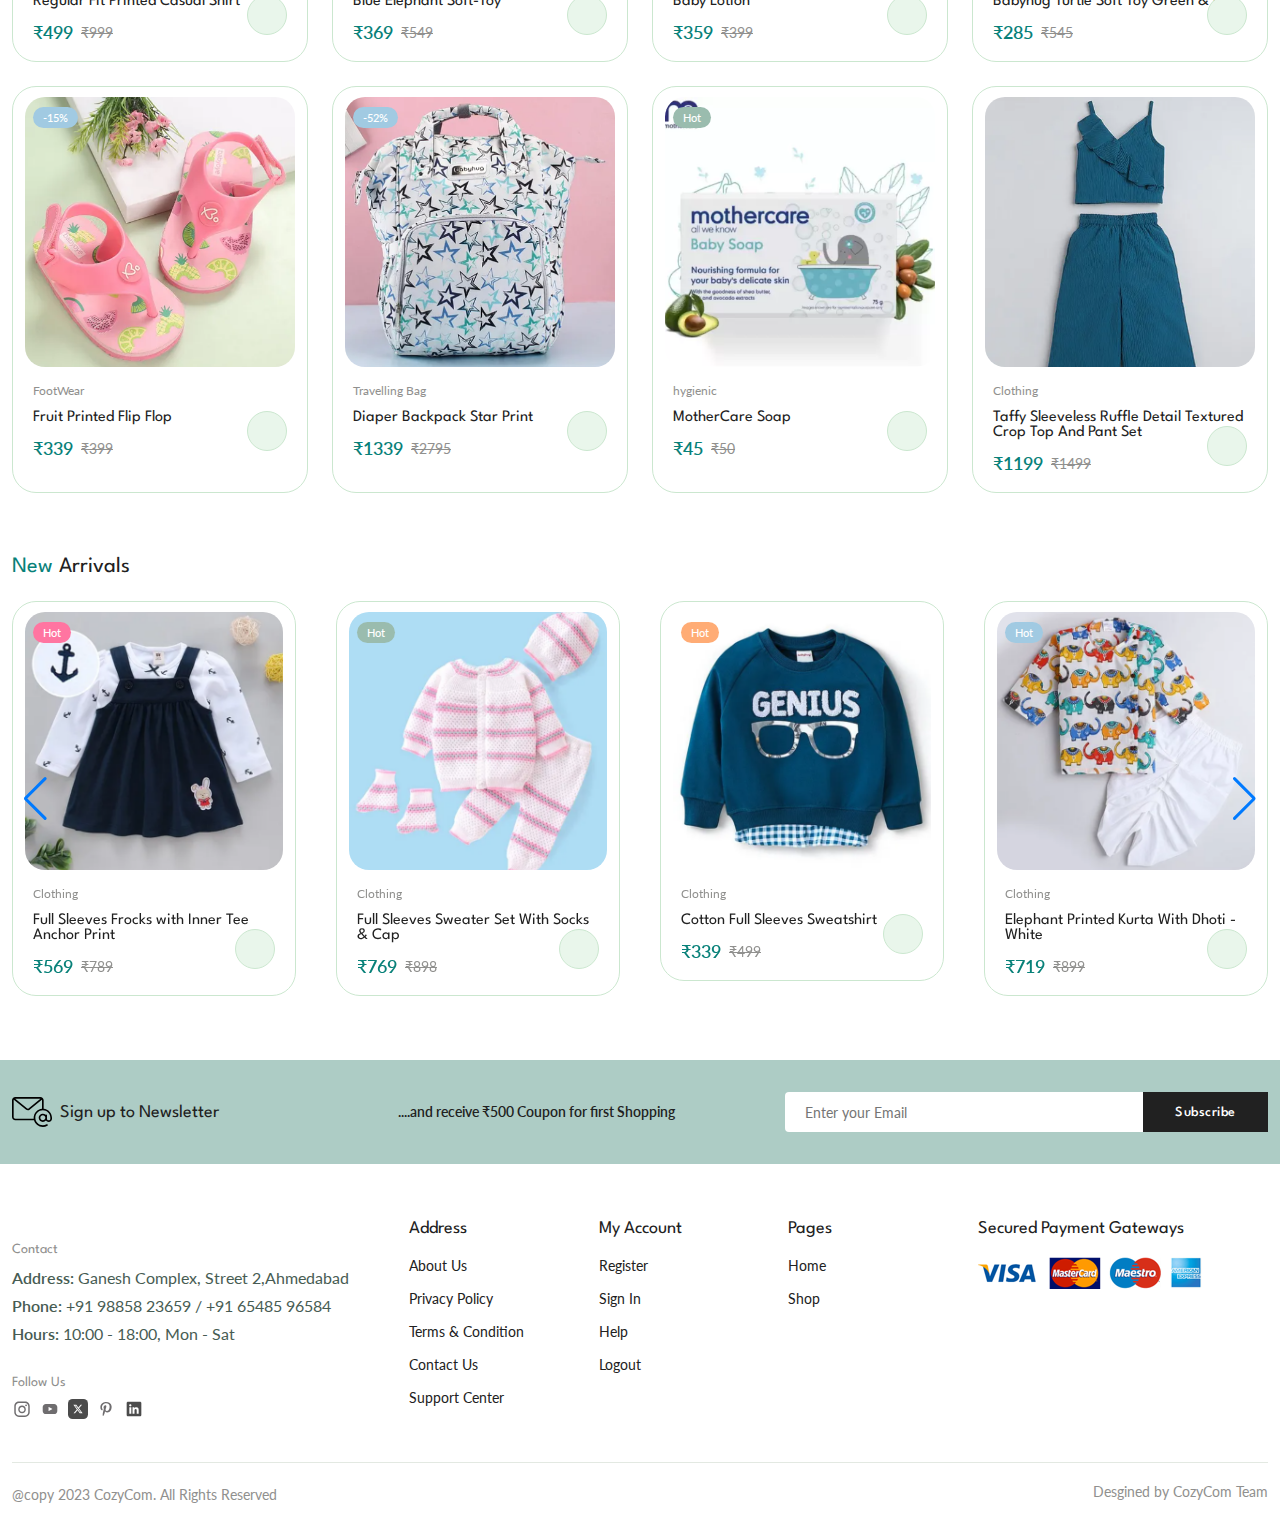
==== commit c7504989: "modified footer" ====
--- a/index.html
+++ b/index.html
@@ -1726,7 +1726,7 @@
                         </p>
 
                         <p class="footer__description">
-                            <span>Phone:</span> +91 98858 23659/+91 65485 96584
+                            <span>Phone:</span> +91 98858 23659 / +91 65485 96584
                         </p>
 
                         <p class="footer__description">
@@ -1734,10 +1734,10 @@
                         </p>
 
                         <div class="footer__social">
-                            <h4 class="footer__subtitle">Follow Me</h4>
+                            <h4 class="footer__subtitle">Follow Us</h4>
 
                             <div class="footer__social-links flex">
-                                <a href="" >
+                                <a href="https://www.instagram.com/neel_0089/" >
                                     <img src="IMG/icon-instagram.svg" alt="" class="footer__social-icon">
                                 </a>
                             
@@ -1745,12 +1745,16 @@
                                     <img src="IMG/icon-youtube.svg" alt="" class="footer__social-icon">
                                 </a>
                 
-                                <a href="" >
+                                <a href="https://twitter.com/VariaNeel" >
                                     <img src="IMG/icon-x.svg" alt="" class="footer__social-icon ">
                                 </a>
 
                                 <a href="" >
                                     <img src="IMG/icon-pinterest.svg" alt="" class="footer__social-icon ">
+                                </a>
+
+                                <a href="https://www.linkedin.com/in/neel-varia-464732237/">
+                                    <img src="IMG/icons8-linkedin.svg" alt="" class="footer__social-icon">
                                 </a>
 
                             </div>
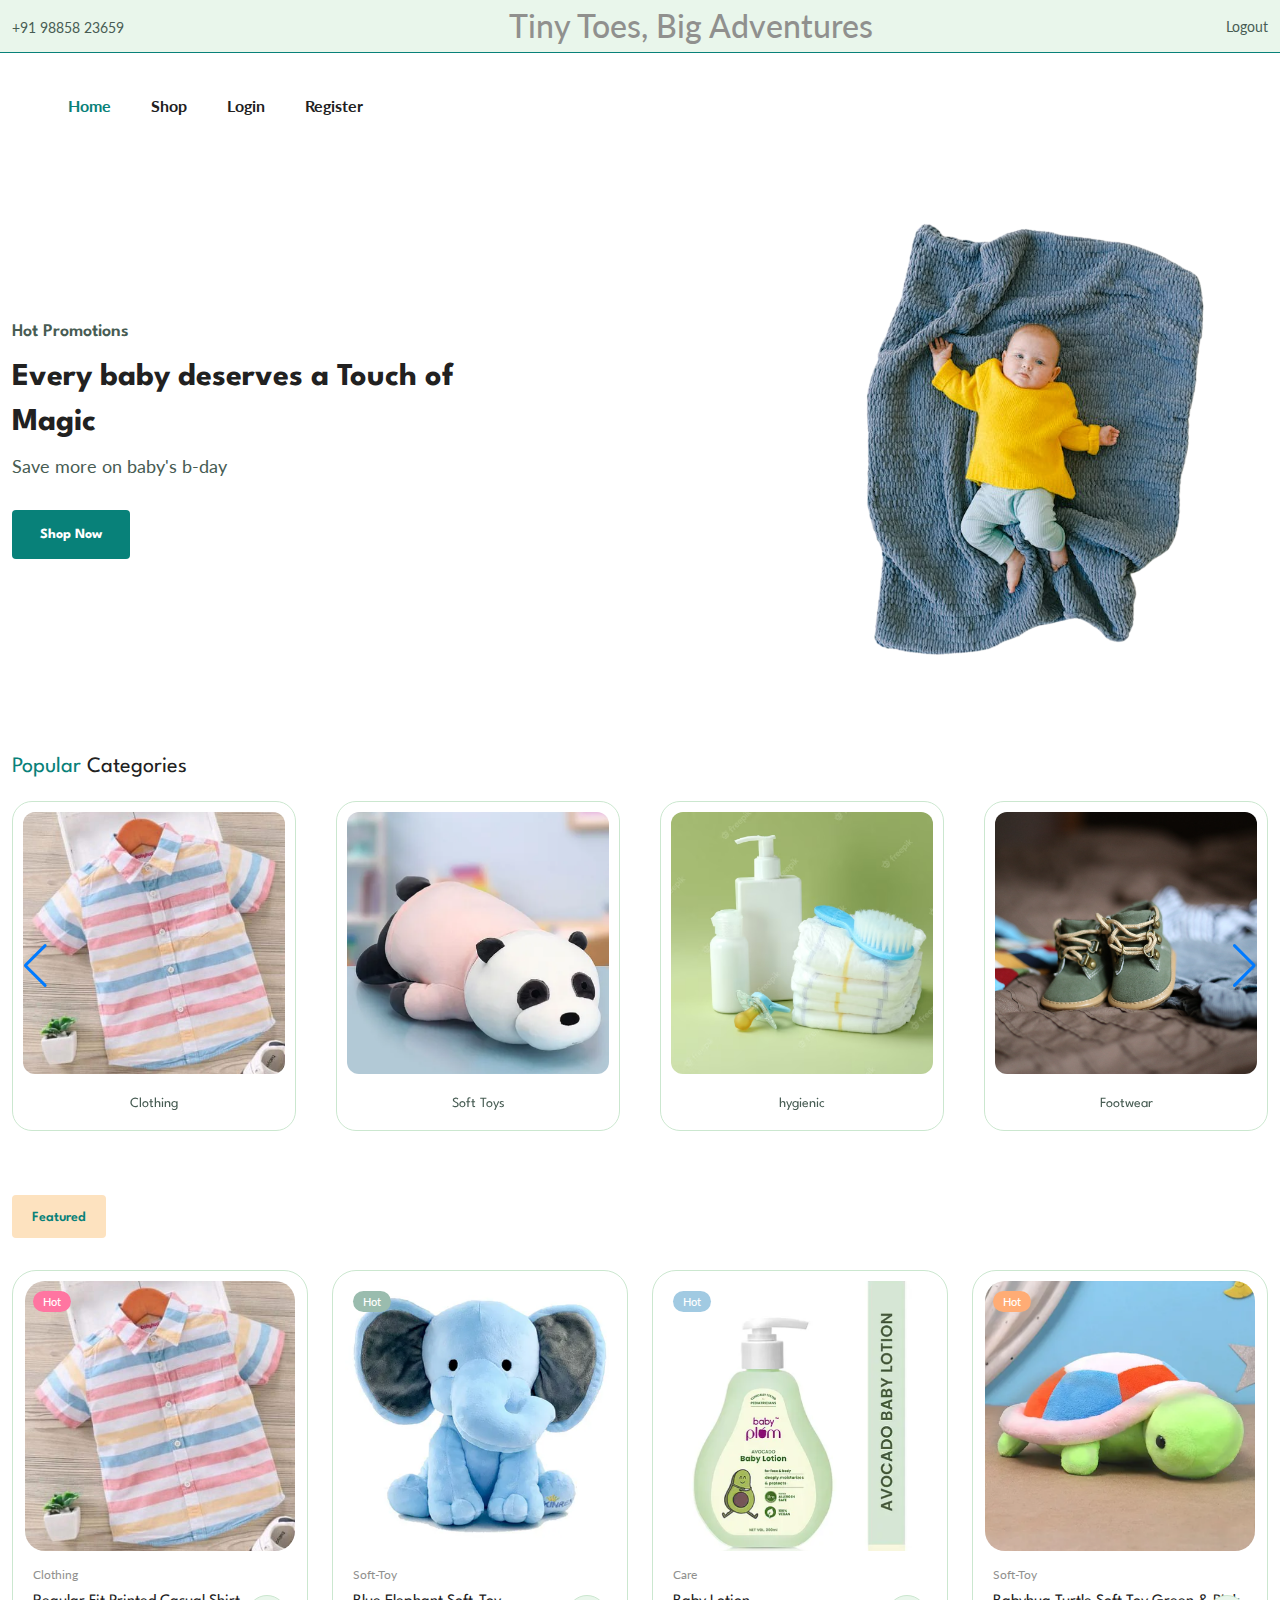
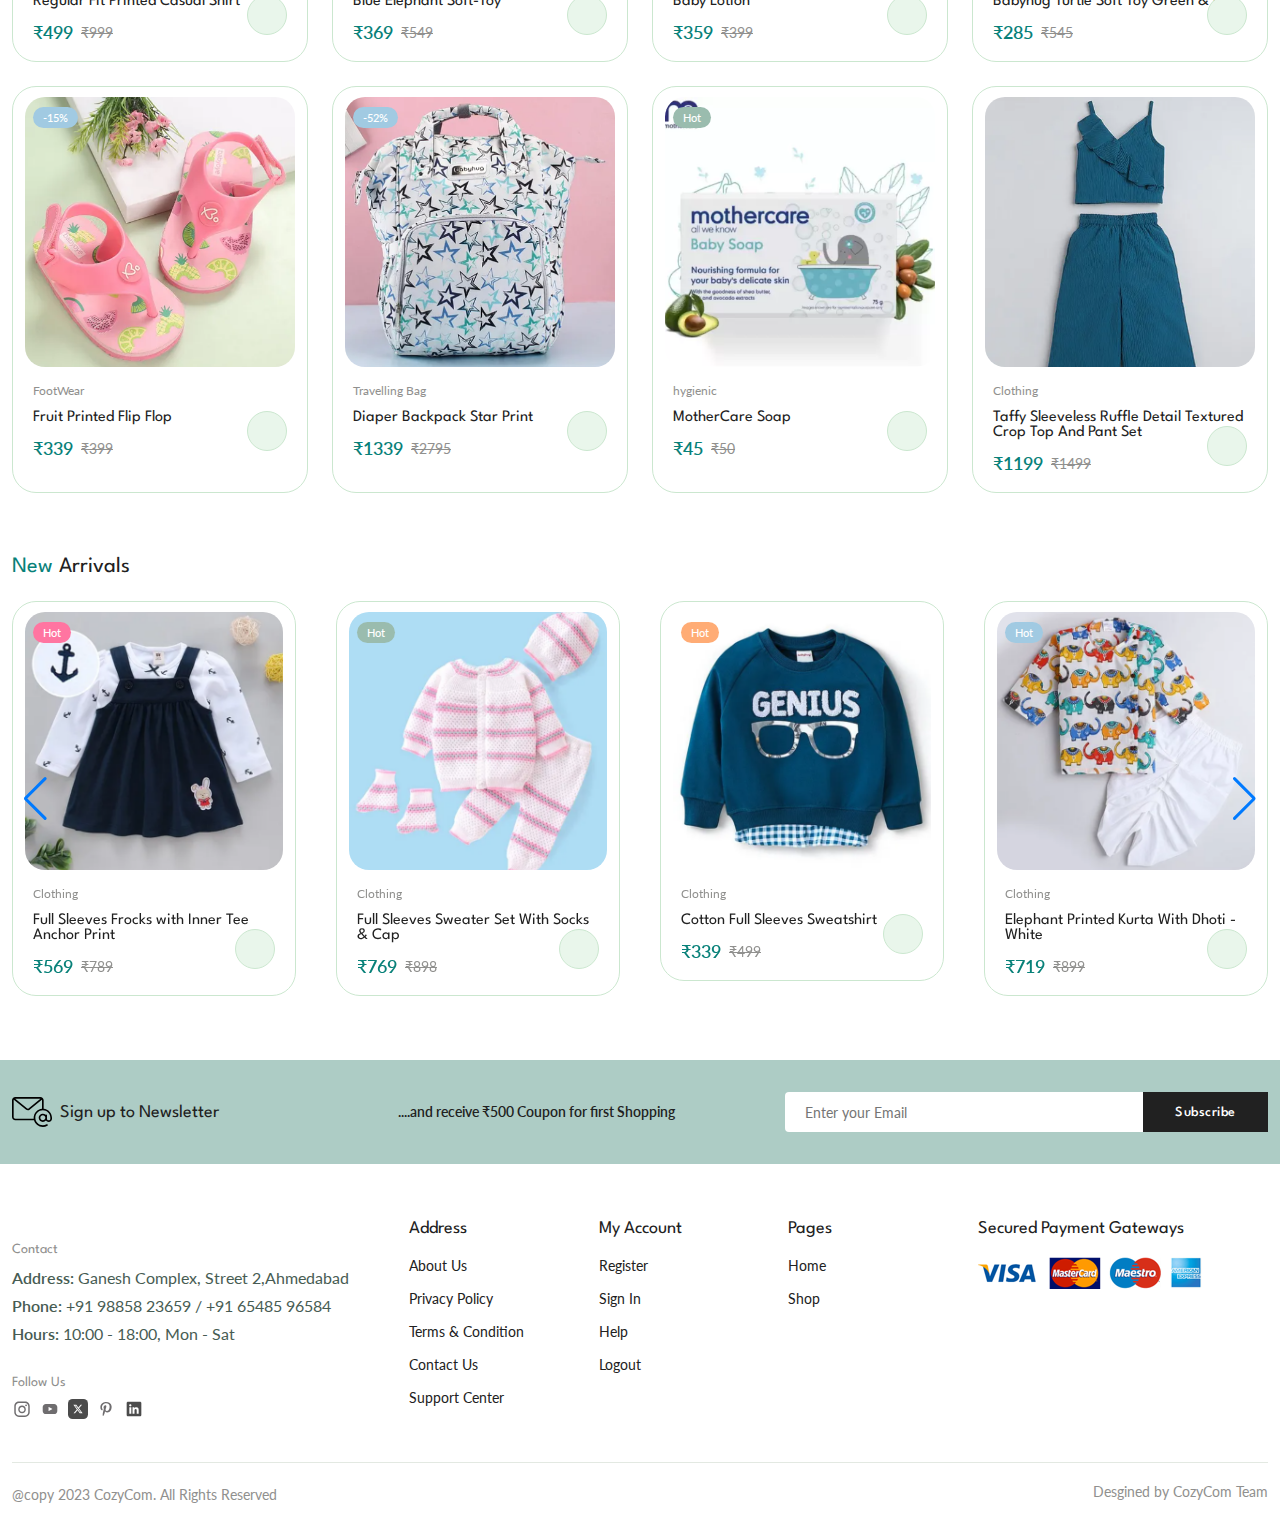
==== commit 99d85e59: "shopcompleted" ====
--- a/index.html
+++ b/index.html
@@ -107,7 +107,7 @@
                         <a href="shop.html" class="category__items swiper-slide">
                             <img src="New folder/Category/Category-4.png" alt="" class="category__img">
 
-                            <h3 class="category__title">Shoes</h3>
+                            <h3 class="category__title">Footwear</h3>
                         </a>
 
                         <!--Category 5-->
@@ -137,9 +137,7 @@
             <!--Products Section-->
             <section class="products section container">
                 <div class="tab__btns">
-                    <span class="tab__btn active-tab" data-target="#featured">Featured</span>
-                    <span class="tab__btn" data-target="#popular">Popular</span>
-                    <span class="tab__btn" data-target="#new-added">New added</span>
+                    <span class="tab__btn active-tab">Featured</span>
                 </div>
 
                 <div class="tab__items">
@@ -1836,27 +1834,6 @@
             },
         }
     });
-
-    //Product JS
-        const tabs = document.querySelectorAll('[data-target]'),
-            tabContents = document.querySelectorAll('[content]');
-
-        tabs.forEach((tab) =>{
-            tab.addEventListener('click', () =>{
-                const target = document.querySelector(tab.dataset.target);
-                tabContents.forEach((tabContent) => {
-                    tabContent.classList.remove('active-tab');
-                });
-
-                target.classList.add('active-tab');
-
-                tabs.forEach((tab) => {
-                    tab.classList.remove('active-tab');
-                });
-                tab.classList.add('active-tab');
-
-            });
-        });
 
         var swiperProducts = new Swiper(".new__container", {
             spaceBetween: 24,
--- a/CSS/style.css
+++ b/CSS/style.css
@@ -750,161 +750,6 @@
     font: var(--weight-600);
 }
 
-.pagination{
-    display: flex;
-    column-gap: 0.625rem;
-    margin-top: 2.75rem;
-}
-
-.pagination__link{
-    display: inline-block;
-    width: 34px;
-    height: 34px;
-    line-height: 34px;
-    text-align: center;
-    border-radius: .25rem;
-    color: var(--text-color);
-    font-size: var(--small-font-size);
-    font-weight: var(--weight-700);
-    transition: all 0.15s var(--transition);
-}
-
-.pagination__link.active,
-.pagination__link:hover{
-    background-color: var(--first-color);
-    color: var(--body-color);
-}
-
-.pagination__link.icon{
-    border-top-right-radius: 50%;
-    border-bottom-right-radius: 50%;
-}
-
-.details__container{
-    grid-template-columns: 5.5fr 6.5fr;
-}
-
-.details__img{
-    margin-bottom: 0.5rem;
-}
-
-.details_small-images{
-    grid-template-columns: repeat(4,1fr);
-    column-gap: .625rem;
-}
-
-.details__small-img {
-    cursor: pointer;
-}
-
-.details__title{
-    font-size: var(--h2-font-size);
-}
-
-.details__brand{
-    font-size: var(--small-font-size);
-    margin-block: 1rem;
-}
-
-.details__brand span{
-    color: var(--first-color);
-}
-
-.details__price {
-    border-top: 1px solid var(--border-color-alt);
-    border-bottom: 1px solid var(--border-color-alt);
-    padding-block: 1rem;
-    column-gap: 1rem;
-}
-
-.details__price .new__price {
-    font-size: var(--h3-font-size);
-}
-
-.details__price .old__price {
-    font-size: var(--normal-font-size);
-    font-weight: var(--weight-500);
-}
-
-.short__description {
-    margin-block: 1rem 2rem;
-}
-
-.list__item,
-.meta__list{
-    font-size: var(--small-font-size);
-    margin-bottom: 0.75rem;
-}
-
-.details__color,
-.details__size{
-    column-gap: .75rem;
-}
-
-.details__color {
-    margin-block: 2rem 1.5rem;
-}
-
-.details__size{
-    margin-bottom: 2.5rem;
-}
-
-.details_color-title,
-.details_size-title{
-    font-size: var(--small-font-size);
-    font-weight: var(--weight-600);
-}
-
-.color__list,
-.size__list {
-    display: flex;
-    column-gap: .25rem;
-}
-
-.color__link{
-    width: 26px;
-    height: 26px;
-    border-radius: 50%;
-    display: block;
-}
-
-.size__link{
-    border: 1px solid var(--border-color-alt);
-    padding: 0.375rem 0.75rem 0.5rem;
-    color: var(--text-color);
-    font-size: var(--small-font-size);
-}
-
-.size-active{
-    background-color: var(--first-color);
-    color: var(--body-color);
-}
-
-.details__action {
-    display: flex;
-    column-gap: 0.357rem;
-    margin-bottom: 3.25rem;
-}
-
-.quantity,
-.details__action-btn{
-    border: 1px solid var(--border-color-alt);
-    font-size: var(--small-font-size);
-}
-
-.quantity {
-    max-width: 80px;
-    padding-block: .5rem;
-    padding-inline: 1rem 0.5rem;
-    border-radius: .25rem;
-}
-
-.details__action-btn{
-    color: var(--text-color);
-    line-height: 50px;
-    padding-inline: 0.75rem;
-}
-
 .btn--sm{
     height: 40px;
     line-height: 40px;
@@ -919,348 +764,3 @@
 .btn--sm{
     font-family: var(--body-font);
 }
-
-.details__meta{
-    border-top: 1px solid var(--border-color-alt);
-    padding-top: 1rem;
-}
-
-.detail__tabs{
-    display: flex;
-    column-gap: 1.75rem;
-    margin-bottom: 3rem;
-}
-
-.details__tab {
-    font-family: var(--second-color);
-    font-size: var(--large-font-size);
-    font-weight: var(--weight-600);
-    cursor: pointer;
-}
-
-.detail__tab.active-tab {
-    color: var(--first-color);
-}
-
-.details__tab-content:not(.active-tab) {
-    display: none;
-}
-
-.info__table tr th,
-.info__table tr td{
-    border: 1px solid var(--border-color-alt);
-    padding: .625rem 1.25rem;
-}
-
-table{
-    width: 100%;
-    border-collapse: collapse;
-}
-
-.info__table tr th{
-    font-weight: var(--weight-500);
-    text-align: left;
-}
-
-.info__table tr td{
-    columns: var(--text-color-light);
-}
-
-.reviews__container{
-    padding: 3rem;
-    row-gap: 1.2rem;
-}
-
-.reviews__single{
-    border-bottom: 1px solid var(--border-color-alt);
-    padding-bottom: 1.25rem;
-    display: flex;
-    align-items: flex-start;
-    column-gap: 1.5rem;
-}
-
-.reviews__single:last-child{
-    padding-bottom: 3rem;
-    
-}
-
-.reviews__img{
-    width: 70px;
-    border-radius: 50%;
-    margin-bottom: 0.5rem;
-}
-
-.review__title {
-    font-size: var(--tiny-font-size);
-}
-
-.review__data {
-    width: calc(100% - 94px);
-}
-
-.review__description{
-    margin-bottom: 0.5rem;
-}
-
-.review__rating {
-    color: hsl(42, 100%, 50%);
-    margin-bottom: 0.25rem;
-}
-
-.review__rating,
-.review__date{
-    font-size: var(--small-font-size);
-}
-
-.review__form-title {
-    font-size: var(--large-font-size);
-    margin-bottom: 1rem;
-}
-
-.rate__Product{
-    margin-bottom: 2rem;
-}
-
-.form {
-    row-gap: 1rrem;
-}
-
-.form__group{
-    grid-template-columns: repeat(2,1fr);
-    gap: 1rem;
-}
-
-.textarea{
-    height: 200px;
-    padding-block: 1rem;
-    resize: none;
-}
-
-/*Cart*/
-.table__container{
-    overflow-x: auto;
-}
-
-.table{
-    table-layout: fixed;
-    margin-bottom: 2rem;
-}
-
-.table tr {
-    border-top: 1px solid var(--border-color-alt);
-}
-
-.table tr:last-child{
-    border-bottom: 1px solid var(--border-color-alt);
-}
-
-.table tr th:nth-child(1),
-.table tr td:nth-child(1) {
-    width: 216px;
-}
-
-.table tr th:nth-child(2),
-.table tr td:nth-child(2) {
-    width: 400px;
-}
-
-.table tr th:nth-child(3),
-.table tr td:nth-child(3) {
-    width: 108px;
-}
-
-.table tr th:nth-child(4),
-.table tr td:nth-child(4) {
-    width: 220px;
-}
-
-.table tr th:nth-child(5),
-.table tr td:nth-child(5) {
-    width: 200px;
-}
-
-.table tr th:nth-child(6),
-.table tr td:nth-child(6) {
-    width: 152px;
-}
-
-.table__img {
-    width: 80px;
-}
-
-.table tr th,
-.table tr td {
-    padding: .5rem;
-    text-align: center;
-}
-
-.table__title,
-.table__description,
-.table__price,
-.table__subtotal,
-.table__trash,
-.table__stock {
-    font-size: var(--small-font-size);
-}
-
-.table__title,
-.table__stock{
-    color: var(--first-color);
-}
-
-.table__description{
-    max-width: 250px;
-    margin-inline: auto;
-}
-
-.tanle__trash{
-    color: var(--text-color-light);
-}
-
-.cart__actions{
-    display: flex;
-    justify-content: flex-end;
-    gap: .75rem;
-    margin-top: 1.5rem;
-}
-
-.divider{
-    position: relative;
-    text-align: center;
-    margin-block: 3rem;
-}
-
-.divider::before{
-    content: '';
-    position: absolute;
-    top: 50%;
-    left: 0;
-    width: 100%;
-    border-top: 2px solid var(--border-color-alt);
-}
-
-.divider i{
-    color: var(--text-color-light);
-    background-color: var(--body-color);
-    font-size: 1.25rem;
-    padding-inline: 1.25rem;
-    position: relative;
-    z-index: 10;
-}
-
-.cart__group{
-    grid-template-columns: repeat(2,1fr);
-    align-items: flex-start;
-}
-
-.cart__shipping .section__title,
-.cart__coupon .section__title,
-.cart__total .section__title{
-    font-size: var(--large-font-size);
-    margin-bottom: 1rem;
-}
-
-.cart__coupon{
-    margin-top: 3rem;
-}
-
-.coupon__form .form__group{
-    align-items: center;
-}
-
-.cart__total{
-    border: 1px solid var(--border-color-alt);
-    border-radius: 0.25rem;
-    padding: 1.75rem;
-}
-
-.cart__total-table{
-    margin-bottom: 1rem;
-}
-
-.cart__total-table tr td {
-    border: 1px solid var(--border-color-alt);
-    padding: .75rem .5rem;
-    width: 50%;
-}
-
-.cart__total-title{
-    font-size: var(--small-font-size);
-}
-
-.cart__total-table {
-    color: var(--first-color);
-    font-weight: var(--weight-700);
-}
-
-.cart__total .btn {
-    display: inline-flex;
-}
-
-.checkout__container {
-    grid-template-columns: repeat(2,1fr);
-}
-
-.checkout__group:nth-child(2){
-    border: 1px solid var(--border-color-alt);
-    padding: 2rem;
-    border-radius: 0.5rem;
-}
-
-.checkout__group .section__title{
-    font-size: var(--large-font-size);
-}
-.checkout__title{
-    font-size: var(--small-font-size);
-}
-
-.order__table tr th,
-.order__table tr td {
-    border: 1px solid var(--border-color-alt);
-    padding: .5rem;
-    text-align: center;
-}
-
-.order__table tr th {
-    color: var(--title-color);
-    font-size: var(--small-font-size);
-}
-
-.order__img{
-    width: 80px;
-}
-
-.table__quantity,
-.order__subtitle{
-    font-size: var(--small-font-size);
-}
-
-.order__grand-total{
-    font-variant: var(--first-color);
-    font-size: var(--large-font-size);
-    font-weight: var(--weight-700);
-}
-
-.payment__methods{
-    margin-block: 2.5rem 2.75rem;
-}
-
-.payment__title{
-    margin-bottom: 1.5rem;
-}
-
-.payment__option {
-    margin-bottom: 1rem;
-}
-
-.payment__input{
-    accent-color: var(--first-color);
-}
-
-.payment__label{
-    font-size: var(--small-font-size);
-}
-
-.placed__order-table tr td .table{
-    text-align: center;
-}